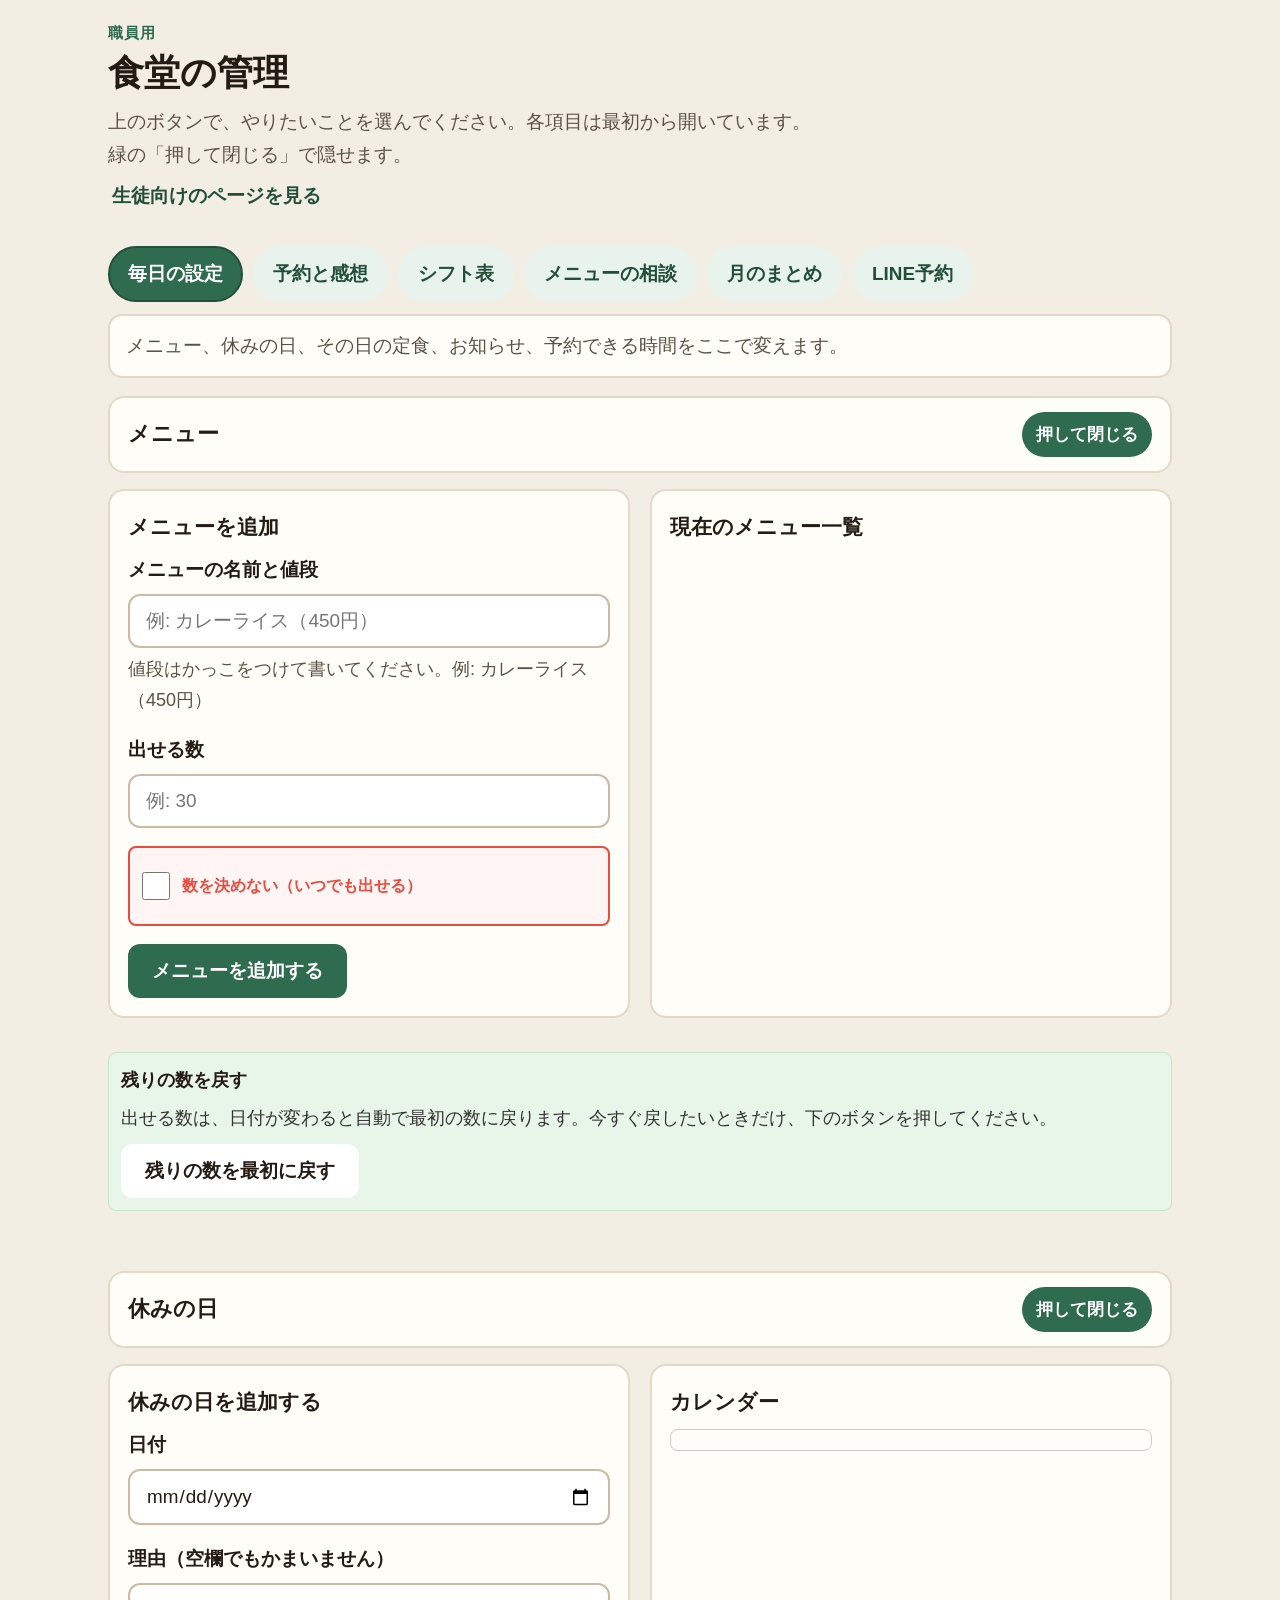
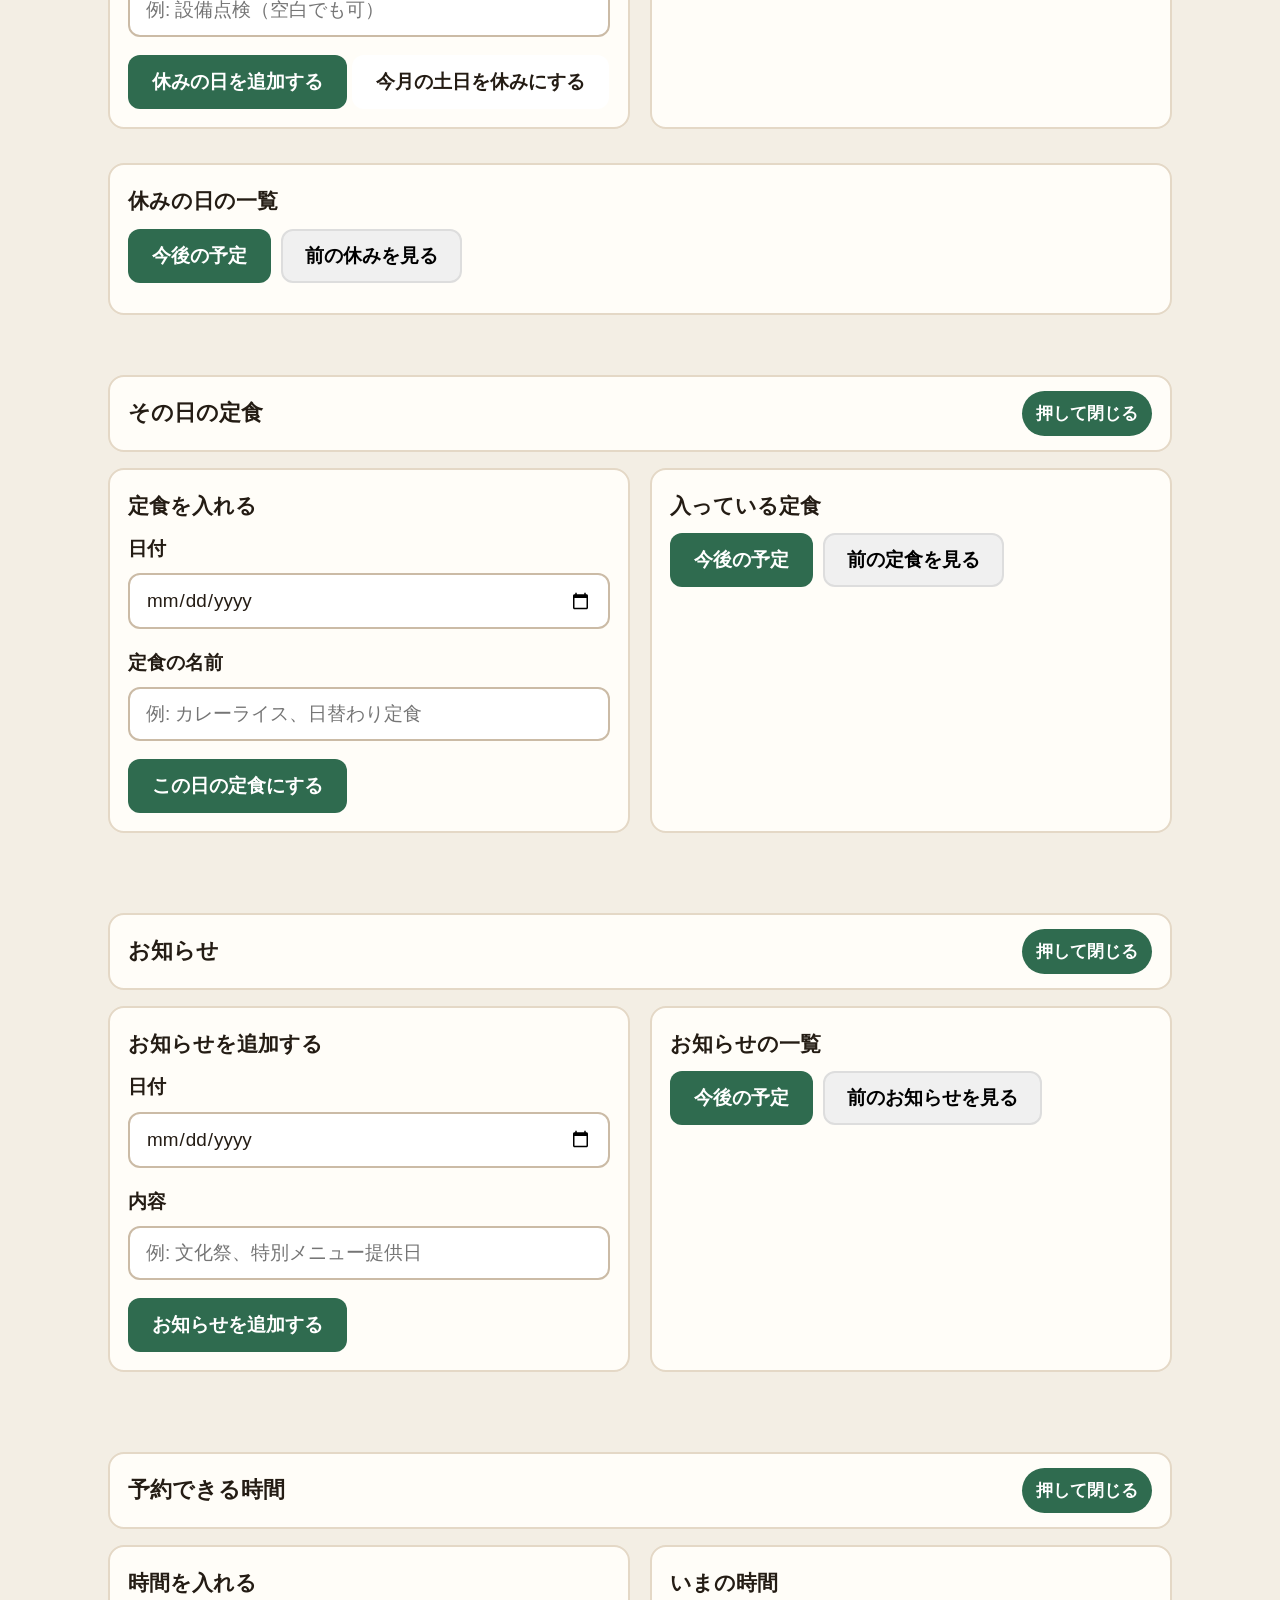
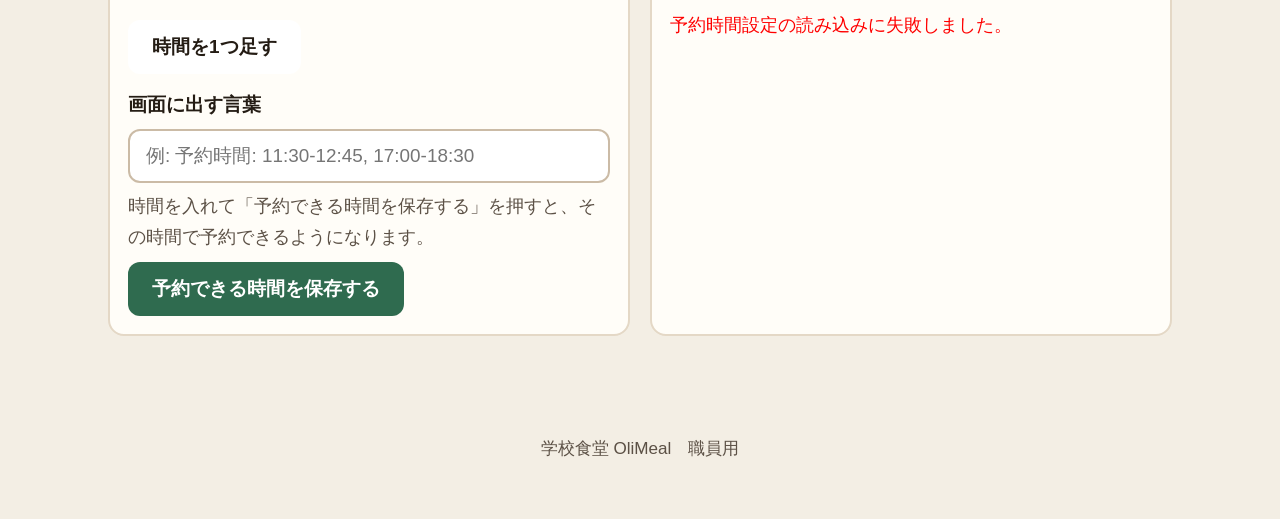
==== admin.html @ 753c8534 "LINEのアンケートを別ページのボタン式にし、フルネーム必須にする 空白や姓だけでは保存できないようにし、回答は日付が変わっても残す。リッチメニューは大きく色を付けて読めるようにする。  Co-aut" ====
<!DOCTYPE html>
<html lang="ja">

<head>
  <meta charset="UTF-8">
  <meta name="viewport" content="width=device-width, initial-scale=1.0">
  <title>食堂の管理 - OliMeal</title>
  <link rel="stylesheet" href="styles.css">
  <style>
    /* 背景画像設定（olive） */
    .page-bg {
      background: #f3eee4;
    }

    /* 可読性向上のための半透明背景 */
    .container {
      max-width: 1100px;
      background-color: transparent;
    }

    /* カレンダー用の簡単なデザイン */
    .calendar {
      display: grid;
      grid-template-columns: repeat(7, 1fr);
      gap: 5px;
      text-align: center;
      margin-top: 10px;
      border: 1px solid #ccc;
      padding: 10px;
      border-radius: 8px;
    }

    .calendar div {
      padding: 5px;
    }

    .holiday {
      background-color: #ffcccc;
      border-radius: 6px;
    }

    /* タブナビゲーション */
    .tab-navigation {
      display: flex;
      gap: 10px;
      margin-bottom: 12px;
      flex-wrap: wrap;
    }

    .tab-button {
      min-height: 56px;
      padding: 12px 18px;
      background: #e7f3ec;
      color: #234f3a;
      border: 2px solid transparent;
      border-radius: 999px;
      cursor: pointer;
      font-size: 1.05rem;
      font-weight: 800;
      font-family: inherit;
      line-height: 1.3;
      text-align: center;
    }

    .tab-button:hover {
      border-color: #2f6b4f;
    }

    .tab-button.active {
      background: #2f6b4f;
      color: white;
      border-color: #234f3a;
    }

    .tab-help {
      background: #fffdf8;
      border: 2px solid #e4d8c6;
      border-radius: 14px;
      padding: 14px 16px;
      margin-bottom: 18px;
      color: #5c5146;
      font-size: 1.05rem;
    }

    .tab-content {
      display: none;
    }

    .tab-content.active {
      display: block;
    }

    /* 開閉できる項目 */
    .accordion-header {
      display: flex;
      justify-content: space-between;
      align-items: center;
      gap: 12px;
      min-height: 64px;
      padding: 14px 18px;
      background: #fffdf8;
      border: 2px solid #e4d8c6;
      border-radius: 16px;
      cursor: pointer;
      margin-bottom: 8px;
    }

    .accordion-header:hover {
      border-color: #2f6b4f;
    }

    .accordion-header h3 {
      margin: 0;
      font-size: 1.2rem;
      border: none;
      padding: 0;
    }

    .accordion-icon {
      display: none;
    }

    .accordion-header::after {
      content: "押して開く";
      flex: 0 0 auto;
      font-size: 0.95rem;
      font-weight: 800;
      color: #234f3a;
      background: #e7f3ec;
      border-radius: 999px;
      padding: 8px 14px;
    }

    .accordion-header.active::after {
      content: "押して閉じる";
      background: #2f6b4f;
      color: #fff;
    }

    .accordion-content {
      max-height: 0;
      overflow: hidden;
    }

    .accordion-content.active {
      max-height: none;
      overflow: visible;
    }

    .accordion-body {
      padding: 8px 0 18px;
      background: transparent;
      border: none;
    }

    .container input,
    .container select,
    .container textarea {
      font-size: 1.05rem;
    }

    .btn-success {
      background: #fffdf8;
      color: #234f3a;
      border: 2px solid #2f6b4f;
    }

    @media (max-width: 768px) {
      .tab-button {
        flex: 1 1 100%;
        border-radius: 16px;
      }

      .accordion-header {
        align-items: flex-start;
        flex-direction: column;
      }
    }

    /* グリッドレイアウト */
    .grid-2 {
      display: grid;
      grid-template-columns: repeat(auto-fit, minmax(300px, 1fr));
      gap: 20px;
      margin-bottom: 20px;
    }

    @media (max-width: 768px) {
      .grid-2 {
        grid-template-columns: 1fr;
      }
    }
  </style>
</head>

<body class="page-bg">
  <div class="container">
    <header class="page-intro">
      <p class="eyebrow">職員用</p>
      <h1>食堂の管理</h1>
      <p class="lead">上のボタンで、やりたいことを選んでください。各項目は最初から開いています。緑の「押して閉じる」で隠せます。</p>
      <p><a class="back-link" href="index.html">生徒向けのページを見る</a></p>
    </header>

    <main>
      <div class="tab-navigation">
        <button class="tab-button active" onclick="switchTab('basic', this)">毎日の設定</button>
        <button class="tab-button" onclick="switchTab('data', this)">予約と感想</button>
        <button class="tab-button" onclick="switchTab('shifts', this)">シフト表</button>
        <button class="tab-button" onclick="switchTab('ai-advice', this)">メニューの相談</button>
        <button class="tab-button" onclick="switchTab('system', this)">月のまとめ</button>
        <button class="tab-button" onclick="switchTab('line', this)">LINE予約</button>
      </div>
      <p class="tab-help" id="tab-help">メニュー、休みの日、その日の定食、お知らせ、予約できる時間をここで変えます。</p>

      <!-- 基本設定タブ -->
      <div id="tab-basic" class="tab-content active">
        <!-- 🔹 メニュー管理 -->
        <section class="admin-section">
          <div class="accordion-header active" onclick="toggleAccordion(this)">
            <h3>メニュー</h3>
            <span class="accordion-icon">▼</span>
          </div>
          <div class="accordion-content active">
            <div class="accordion-body">
              <div class="grid-2">
                <div class="admin-card">
                  <h3>メニューを追加</h3>
                  <div class="form-group">
                    <label for="menu-name">メニューの名前と値段</label>
                    <input
                      type="text"
                      id="menu-name"
                      placeholder="例: カレーライス（450円）"
                      required
                      pattern=".*[（(][0-9]+円[）)].*"
                      title="形式は例: メニュー名（450円）または メニュー名(450円) です"
                    >
                    <div style="margin-top:6px; color:#5c5146;">
                      値段はかっこをつけて書いてください。例: カレーライス（450円）
                    </div>
                  </div>
                  <div class="form-group">
                    <label for="menu-stock">出せる数</label>
                    <input type="number" id="menu-stock" placeholder="例: 30">
                  </div>
                  <div class="form-group">
                    <label
                      style="display: flex; align-items: center; font-weight: bold; color: #e74c3c; font-size: 16px; padding: 12px; background-color: #fff5f5; border: 2px solid #e74c3c; border-radius: 8px; cursor: pointer; transition: all 0.3s ease;">
                      <input type="checkbox" id="unlimited-stock" onchange="toggleStockInput()"
                        style="width: 28px; height: 28px; margin-right: 12px; flex: 0 0 auto; cursor: pointer;">
                      数を決めない（いつでも出せる）
                    </label>
                  </div>
                  <button onclick="addMenu()" class="btn btn-primary">メニューを追加する</button>
                </div>

                <div class="admin-card">
                  <h3>現在のメニュー一覧</h3>
                  <div id="menu-list"></div>
                </div>
              </div>

              <div class="admin-card"
                style="margin-top:12px; padding:12px; background:#e8f5e9; border:1px solid #c8e6c9; border-radius:8px;">
                <h4 style="margin:0 0 8px 0;">残りの数を戻す</h4>
                <p style="margin:0 0 10px 0; color:#333;">
                  出せる数は、日付が変わると自動で最初の数に戻ります。今すぐ戻したいときだけ、下のボタンを押してください。</p>
                <button type="button" onclick="triggerMenuStockReset()"
                  class="btn btn-secondary">残りの数を最初に戻す</button>
                <span id="menu-reset-status" style="margin-left:10px; font-size:14px;"></span>
              </div>
            </div>
          </div>
        </section>

        <!-- 🔹 休業日設定 -->
        <section class="admin-section">
          <div class="accordion-header active" onclick="toggleAccordion(this)">
            <h3>休みの日</h3>
            <span class="accordion-icon">▼</span>
          </div>
          <div class="accordion-content active">
            <div class="accordion-body">
              <div class="grid-2">
                <div class="admin-card">
                  <h3>休みの日を追加する</h3>
                  <div class="form-group">
                    <label for="holiday-date">日付</label>
                    <input type="date" id="holiday-date" required>
                  </div>
                  <div class="form-group">
                    <label for="holiday-reason">理由（空欄でもかまいません）</label>
                    <input type="text" id="holiday-reason" placeholder="例: 設備点検（空白でも可）">
                  </div>
                  <button onclick="addHoliday()" class="btn btn-primary">休みの日を追加する</button>
                  <button onclick="addWeekendHolidays()" class="btn btn-secondary">今月の土日を休みにする</button>
                </div>

                <div class="admin-card">
                  <h3>カレンダー</h3>
                  <div id="calendar" class="calendar"></div>
                </div>
              </div>
              <div class="admin-card">
                <h3>休みの日の一覧</h3>
                <div style="display:flex;gap:10px;flex-wrap:wrap;align-items:center;margin-bottom:12px;">
                  <button type="button" id="btn-holidays-current" class="btn btn-primary"
                    onclick="setHolidaysViewMode('current')">今後の予定</button>
                  <button type="button" id="btn-holidays-past" class="btn"
                    style="background:#f0f0f0;border:2px solid #ddd;"
                    onclick="setHolidaysViewMode('past')">前の休みを見る</button>
                  <div id="holidays-past-search-wrap" style="display:none; flex:1; min-width:200px;">
                    <input type="text" id="holidays-past-search" placeholder="日付・理由で検索"
                      style="width:100%;padding:8px 12px;border:2px solid #ddd;border-radius:6px;">
                  </div>
                </div>
                <div id="holidays-list" class="holidays-list"></div>
              </div>
            </div>
          </div>
        </section>

        <!-- 🔹 定食設定 -->
        <section class="admin-section">
          <div class="accordion-header active" onclick="toggleAccordion(this)">
            <h3>その日の定食</h3>
            <span class="accordion-icon">▼</span>
          </div>
          <div class="accordion-content active">
            <div class="accordion-body">
              <div class="grid-2">
                <div class="admin-card">
                  <h3>定食を入れる</h3>
                  <div class="form-group">
                    <label for="daily-menu-date">日付</label>
                    <input type="date" id="daily-menu-date" required>
                  </div>
                  <div class="form-group">
                    <label for="daily-menu-food">定食の名前</label>
                    <input type="text" id="daily-menu-food" placeholder="例: カレーライス、日替わり定食" required>
                  </div>
                  <button id="btn-daily-menu-set" onclick="addDailyMenu()" class="btn btn-primary">この日の定食にする</button>
                  <div id="daily-menu-holiday-warning"
                    style="margin-top:10px; color:#dc3545; font-size:14px; display:none;"></div>
                </div>

                <div class="admin-card">
                  <h3>入っている定食</h3>
                  <div style="display:flex;gap:10px;flex-wrap:wrap;align-items:center;margin-bottom:12px;">
                    <button type="button" id="btn-dailymenu-current" class="btn btn-primary"
                      onclick="setDailyMenuViewMode('current')">今後の予定</button>
                    <button type="button" id="btn-dailymenu-past" class="btn"
                      style="background:#f0f0f0;border:2px solid #ddd;"
                      onclick="setDailyMenuViewMode('past')">前の定食を見る</button>
                    <div id="dailymenu-past-search-wrap" style="display:none; flex:1; min-width:200px;">
                      <input type="text" id="dailymenu-past-search" placeholder="日付・メニュー名で検索"
                        style="width:100%;padding:8px 12px;border:2px solid #ddd;border-radius:6px;">
                    </div>
                  </div>
                  <div id="daily-menu-list"></div>
                </div>
              </div>
            </div>
          </div>
        </section>

        <!-- 🔹 行事・お知らせ設定 -->
        <section class="admin-section">
          <div class="accordion-header active" onclick="toggleAccordion(this)">
            <h3>お知らせ</h3>
            <span class="accordion-icon">▼</span>
          </div>
          <div class="accordion-content active">
            <div class="accordion-body">
              <div class="grid-2">
                <div class="admin-card">
                  <h3>お知らせを追加する</h3>
                  <div class="form-group">
                    <label for="event-date">日付</label>
                    <input type="date" id="event-date" required>
                  </div>
                  <div class="form-group">
                    <label for="event-message">内容</label>
                    <input type="text" id="event-message" placeholder="例: 文化祭、特別メニュー提供日" required>
                  </div>
                  <button onclick="addEvent()" class="btn btn-primary">お知らせを追加する</button>
                </div>

                <div class="admin-card">
                  <h3>お知らせの一覧</h3>
                  <div style="display:flex;gap:10px;flex-wrap:wrap;align-items:center;margin-bottom:12px;">
                    <button type="button" id="btn-events-current" class="btn btn-primary"
                      onclick="setEventsViewMode('current')">今後の予定</button>
                    <button type="button" id="btn-events-past" class="btn"
                      style="background:#f0f0f0;border:2px solid #ddd;"
                      onclick="setEventsViewMode('past')">前のお知らせを見る</button>
                    <div id="events-past-search-wrap" style="display:none; flex:1; min-width:200px;">
                      <input type="text" id="events-past-search" placeholder="日付・内容で検索"
                        style="width:100%;padding:8px 12px;border:2px solid #ddd;border-radius:6px;">
                    </div>
                  </div>
                  <div id="events-list"></div>
                </div>
              </div>
            </div>
          </div>
        </section>

        <!-- 🔹 予約時間設定 -->
        <section class="admin-section">
          <div class="accordion-header active" onclick="toggleAccordion(this)">
            <h3>予約できる時間</h3>
            <span class="accordion-icon">▼</span>
          </div>
          <div class="accordion-content active">
            <div class="accordion-body">
              <div class="grid-2">
                <div class="admin-card">
                  <h3>時間を入れる</h3>
                  <div id="time-slots-container">
                    <!-- 時間帯が動的に追加される -->
                  </div>
                  <button onclick="addTimeSlot()" class="btn btn-secondary" style="margin-top: 10px;">時間を1つ足す</button>
                  <div class="form-group" style="margin-top: 15px;">
                    <label for="reservation-message">画面に出す言葉</label>
                    <input type="text" id="reservation-message" placeholder="例: 予約時間: 11:30-12:45, 17:00-18:30">
                  </div>
                  <p style="color: #5c5146; margin-top: -10px; margin-bottom: 10px;">
                    時間を入れて「予約できる時間を保存する」を押すと、その時間で予約できるようになります。
                  </p>
                  <button onclick="updateReservationTimes()" class="btn btn-primary">予約できる時間を保存する</button>
                </div>

                <div class="admin-card">
                  <h3>いまの時間</h3>
                  <div id="reservation-times-display"></div>
                </div>
              </div>
            </div>
          </div>
        </section>

      </div>

      <!-- シフト表タブ -->
      <div id="tab-shifts" class="tab-content">
        <section class="admin-section">
          <div class="accordion-header active" onclick="toggleAccordion(this)">
            <h3>シフト表</h3>
            <span class="accordion-icon">▼</span>
          </div>
          <div class="accordion-content active">
            <div class="accordion-body">
              <div class="admin-card">
                <h3>シフト表</h3>
                <div class="form-group">
                  <label for="shift-display-month">見たい月</label>
                  <input type="month" id="shift-display-month" onchange="loadShifts()">
                </div>
                <div class="form-group">
                  <label for="shift-employee-name">人の名前を足す</label>
                  <div style="display: flex; gap: 10px;">
                    <input type="text" id="shift-employee-name" placeholder="例: 田中太郎" style="flex: 1;">
                    <button onclick="addEmployeeName()" class="btn btn-secondary">名前を足す</button>
                  </div>
                </div>
                <p class="help-note">
                  表のマスを押すと、出勤・休み・半日・残業を選べます。
                </p>
                <div id="shifts-list"></div>
              </div>
            </div>
          </div>
        </section>
      </div>

      <!-- データ管理タブ -->
      <div id="tab-data" class="tab-content">
        <!-- 🔹 予約一覧 -->
        <section class="admin-section">
          <div class="accordion-header active" onclick="toggleAccordion(this)">
            <h3>予約</h3>
            <span class="accordion-icon">▼</span>
          </div>
          <div class="accordion-content active">
            <div class="accordion-body">
              <div class="admin-card">
                  <h3>予約の一覧</h3>
                <div style="margin-bottom:10px;">
                  <button onclick="loadReservations()" class="btn btn-primary">一覧を読み直す</button>
                </div>
                <div style="display:flex;gap:10px;flex-wrap:wrap;align-items:flex-end;margin-bottom:10px;">
                  <div class="form-group" style="margin:0;">
                    <label style="display:block;margin-bottom:4px;">表示</label>
                    <div style="display:flex;gap:8px;flex-wrap:wrap;">
                      <button type="button" id="btn-view-today" class="btn btn-primary"
                        onclick="setReservationViewMode('today')">きょうの予約</button>
                      <button type="button" id="btn-view-past" class="btn"
                        style="background:#f0f0f0;border:2px solid #ddd;"
                        onclick="setReservationViewMode('past')">前の予約を見る</button>
                    </div>
                  </div>
                  <div class="form-group" id="past-date-wrap"
                    style="margin:0;min-width:200px;flex:0 0 auto;display:none;">
                    <label for="admin-filter-date">見たい日</label>
                    <input type="date" id="admin-filter-date">
                  </div>
                  <div class="form-group" style="margin:0;min-width:260px;flex:1 1 260px;">
                    <label for="admin-filter-q">名前で探す</label>
                    <input type="text" id="admin-filter-q" placeholder="例: 田中 / 名前の一部で検索">
                  </div>
                </div>
                <div id="reservations-list"></div>
              </div>
            </div>
          </div>
        </section>

        <!-- 🔹 レビュー一覧 -->
        <section class="admin-section">
          <div class="accordion-header active" onclick="toggleAccordion(this)">
            <h3>感想</h3>
            <span class="accordion-icon">▼</span>
          </div>
          <div class="accordion-content active">
            <div class="accordion-body">
              <div class="admin-card">
                <h3>届いた感想</h3>
                <div style="margin-bottom:10px;">
                  <button onclick="loadReviews()" class="btn btn-primary">感想を読み直す</button>
                </div>
                <div id="reviews-list"></div>
              </div>
            </div>
          </div>
        </section>
      </div>

      <!-- データ分析タブ -->
      <div id="tab-system" class="tab-content">
        <!-- 🔹 月間レポート -->
        <section class="admin-section">
          <div class="accordion-header active" onclick="toggleAccordion(this)">
            <h3>月のまとめ</h3>
            <span class="accordion-icon">▼</span>
          </div>
          <div class="accordion-content active">
            <div class="accordion-body">
              <div class="admin-card">
                <h3>まとめを出す</h3>
                <div class="form-group">
                  <label for="report-ym" style="margin-right: 10px;">見たい月</label>
                  <input type="month" id="report-ym" min="2024-01" max="2026-12"
                    style="padding: 8px 12px; border: 1px solid #ddd; border-radius: 4px; max-width: 220px; width: 100%;">
                  <div id="report-ym-hint" style="color: #5c5146; margin-top: 6px;">
                    月を選んでから「まとめを見る」を押してください。
                  </div>
                </div>

                <div style="margin: 10px 0 8px; display: flex; gap: 10px; flex-wrap: wrap;">
                  <button type="button" onclick="shiftReportYm(-1)" class="btn btn-secondary"
                    style="padding: 8px 12px;">前月</button>
                  <button type="button" onclick="shiftReportYm(0)" class="btn btn-primary"
                    style="padding: 8px 12px;">今月</button>
                  <button type="button" onclick="shiftReportYm(1)" class="btn btn-secondary"
                    style="padding: 8px 12px;">翌月</button>
                </div>
                <div style="margin-bottom:10px;">
                  <button onclick="generateReport()" class="btn btn-primary">まとめを見る</button>
                  <button onclick="downloadReport()" class="btn btn-success">表として保存する</button>
                </div>
                <div id="report-display"></div>
              </div>
            </div>
          </div>
        </section>

        <!-- 🔹 AI分析 -->
        <section class="admin-section">
          <div class="accordion-header active" onclick="toggleAccordion(this)">
            <h3>よかった点と直したい点</h3>
            <span class="accordion-icon">▼</span>
          </div>
          <div class="accordion-content active">
            <div class="accordion-body">
              <div class="admin-card">
                <h3>その月を見てもらう</h3>
                <p style="color: #5c5146; margin-bottom: 15px;">
                  年と月を選んで「見てもらう」を押すと、売上・来た人数・感想から、よかった点と直したい点が出ます。
                </p>
                <div class="form-group">
                  <label for="ai-analysis-year">年</label>
                  <select id="ai-analysis-year">
                    <option value="2024">2024年</option>
                    <option value="2025" selected>2025年</option>
                    <option value="2026">2026年</option>
                  </select>
                </div>
                <div class="form-group">
                  <label for="ai-analysis-month">月</label>
                  <select id="ai-analysis-month">
                    <option value="1">1月</option>
                    <option value="2">2月</option>
                    <option value="3">3月</option>
                    <option value="4">4月</option>
                    <option value="5">5月</option>
                    <option value="6">6月</option>
                    <option value="7">7月</option>
                    <option value="8">8月</option>
                    <option value="9">9月</option>
                    <option value="10">10月</option>
                    <option value="11">11月</option>
                    <option value="12">12月</option>
                  </select>
                </div>
                <div style="margin-bottom:10px; display:flex; gap:8px; flex-wrap:wrap;">
                  <button type="button" onclick="setAIAnalysisToCurrentMonth()"
                    class="btn btn-secondary">今月にする</button>
                  <button onclick="performAIAnalysis()" class="btn btn-primary">見てもらう</button>
                </div>
                <div id="ai-analysis-display">
                  <p style="color:#5c5146;">年と月を選んで「見てもらう」を押してください。</p>
                </div>
              </div>
            </div>
          </div>
        </section>
      </div>

      <!-- AIアドバイスタブ -->
      <div id="tab-ai-advice" class="tab-content">
        <section class="admin-section">
          <div class="accordion-header active" onclick="toggleAccordion(this)">
            <h3>メニューの相談</h3>
            <span class="accordion-icon">▼</span>
          </div>
          <div class="accordion-content active">
            <div class="accordion-body">
              <div class="grid-2">
                <div class="admin-card">
                  <h3>売上記録を入れる</h3>
                  <p style="color: #5c5146; margin-bottom: 15px;">
                    エクセルかCSVの売上記録を選んで、「ファイルを入れる」を押してください。「メニュー合計」という行がある表なら、日ごとの人数とメニューごとの数を読み取れます。
                  </p>
                  <div class="form-group">
                    <label for="excel-file">ファイルを選ぶ</label>
                    <input type="file" id="excel-file" accept=".xlsx,.xls,.csv" style="margin-top: 5px;">
                  </div>
                  <button onclick="uploadExcelFile()" class="btn btn-primary">ファイルを入れる</button>
                  <div id="excel-upload-status" style="margin-top: 10px;"></div>
                </div>

                <div class="admin-card">
                  <h3>入っている記録</h3>
                  <div id="attendance-data-display"></div>
                </div>
              </div>

              <div class="admin-card" style="margin-top: 20px;">
                <h3>定食のアイデア</h3>
                <p style="color: #5c5146; margin-bottom: 15px;">
                  日付を選んでボタンを押すと、その日の定食の作り方や、別の案が出ます。気に入った案は「この定食にする」で保存できます。
                </p>
                <div class="form-group" style="margin-bottom: 15px;">
                  <label for="advice-date">日付</label>
                  <input type="date" id="advice-date"
                    style="padding: 8px 12px; border: 1px solid #ddd; border-radius: 4px;">
                </div>
                <button onclick="getMenuAdvice()" class="btn btn-primary">この日のアイデアを見る</button>
                <button type="button" id="btn-menu-advice-alternate" onclick="getAlternateMenuAdvice()" class="btn"
                  style="margin-left:8px; background:#fff; color:#241c14; border:2px solid #cbbba6; display:none;">別の案を見る</button>
                <div id="menu-advice-display"
                  style="margin-top: 20px; padding: 15px; background-color: #f8f9fa; border-radius: 8px; border: 1px solid #e9ecef; min-height: 100px;">
                  <p style="color: #5c5146;">日付を選んで「この日のアイデアを見る」を押してください。</p>
                </div>
                <div id="menu-advice-set-button" style="margin-top: 15px; display: none;">
                  <button onclick="setSuggestedMenuToDaily()" class="btn btn-primary">この定食にする</button>
                  <span id="menu-advice-set-status" style="margin-left: 10px;"></span>
                </div>
                <div id="menu-advice-chat" style="margin-top: 20px; display: none;">
                  <h4 style="margin-bottom: 10px;">このメニューについて聞く</h4>
                  <div id="menu-chat-messages"
                    style="max-height: 300px; overflow-y: auto; padding: 10px; background-color: white; border-radius: 8px; border: 1px solid #e9ecef; margin-bottom: 10px;">
                  </div>
                  <div style="display: flex; gap: 10px;">
                    <input type="text" id="menu-chat-input" placeholder="例: 材料は何ですか"
                      style="flex: 1; padding: 10px; border: 1px solid #ddd; border-radius: 4px;">
                    <button onclick="sendMenuChatMessage()" class="btn btn-primary">送信</button>
                  </div>
                </div>
              </div>

              <div class="admin-card" style="margin-top: 20px;">
                <h3>混みぐあいの予想</h3>
                <p style="color: #5c5146; margin-bottom: 15px;">
                  日付を選ぶと、その日に来そうな人数と、メニューごとの見込みが出ます。日付を空けると、きょうの予想になります。
                </p>
                <div class="form-group" style="margin-bottom: 15px;">
                  <label for="attendance-prediction-date">日付</label>
                  <input type="date" id="attendance-prediction-date"
                    style="padding: 8px 12px; border: 1px solid #ddd; border-radius: 4px;">
                </div>
                <button onclick="getAttendancePrediction()" class="btn btn-primary">混みぐあいを見る</button>
                <div id="attendance-prediction-display"
                  style="margin-top: 20px; padding: 15px; background-color: #f8f9fa; border-radius: 8px; border: 1px solid #e9ecef; min-height: 100px;">
                  <p style="color: #5c5146;">日付を選んで「混みぐあいを見る」を押してください。</p>
                </div>
              </div>
            </div>
          </div>
        </section>
      </div>

      <div id="tab-line" class="tab-content">
        <section class="admin-section">
          <div class="accordion-header active" onclick="toggleAccordion(this)">
            <h3>LINEで予約</h3>
            <span class="accordion-icon">▼</span>
          </div>
          <div class="accordion-content active">
            <div class="accordion-body">
              <div class="help-note">
                生徒がトークでボタンを押したときの返事は、LINEの通数に入りません。こちらから送るのは、平日にその日の定食が好きそうな人だけです。1人1通で、月200通を超えたらその月は送りません。全員への一斉送信はしません。判定はこのサーバーの中だけで行い、有料のAIは使いません。
              </div>
              <div class="help-note">
                アンケートは、LINEのトークから別のページを開いて、ボタンで答えます。名前は空白や姓だけでは送れず、フルネームが必要です。例: 瀬尾 太郎。答えた名前・好きな食べ方・予約は、日付が変わっても消えません。毎朝元に戻るのは、売っているメニューの残り数だけです。友だち削除すると、その人のアンケートは消えます。
              </div>
              <div class="admin-card">
                <h3>1. LINEとつなぐ</h3>
                <p>LINE公式アカウントの無料プランで、Messaging APIをオンにしてください。Webhook URLはこれです。</p>
                <p id="line-webhook-url" style="word-break:break-all;font-weight:800;"></p>
                <div class="form-group">
                  <label for="line-secret">チャネルシークレット</label>
                  <input type="password" id="line-secret" autocomplete="off" placeholder="貼り付けると保存されます">
                </div>
                <div class="form-group">
                  <label for="line-token">チャネルアクセストークン</label>
                  <input type="password" id="line-token" autocomplete="off" placeholder="貼り付けると保存されます">
                </div>
                <div class="form-group">
                  <label for="line-add-url">友だち追加のURL</label>
                  <input type="url" id="line-add-url" placeholder="https://lin.ee/...">
                </div>
                <div class="form-group">
                  <label for="line-liff">LIFF ID（なくても動きます）</label>
                  <input type="text" id="line-liff" placeholder="空欄で大丈夫です">
                </div>
                <p id="line-secret-state"></p>
              </div>
              <div class="admin-card">
                <h3>2. 早めに予約できる人</h3>
                <p>平日の朝、その日の定食が好きそうな人にだけメッセージを送ります。その人たちは、ふつうの予約時間より早く予約できます。予約できる時間は「毎日の設定」の時間を使います。</p>
                <div class="form-group">
                  <label><input type="checkbox" id="line-early-on" style="width:24px;height:24px;margin-right:8px;"> このお知らせを使う</label>
                </div>
                <div class="form-group">
                  <label for="line-early-count">1日に送る人数（最大7人）</label>
                  <input type="number" id="line-early-count" min="1" max="7" value="7">
                </div>
                <div class="form-group">
                  <label for="line-early-minutes">ふつうより何分早く予約できるか</label>
                  <select id="line-early-minutes">
                    <option value="15">15分</option>
                    <option value="30" selected>30分</option>
                    <option value="60">60分</option>
                  </select>
                </div>
                <div class="form-group">
                  <label for="line-send-hour">送り始める時刻</label>
                  <select id="line-send-hour">
                    <option value="6">6時</option>
                    <option value="7" selected>7時</option>
                    <option value="8">8時</option>
                    <option value="9">9時</option>
                  </select>
                </div>
                <p>自動で送るには、この時刻のあとに誰かが食堂のページを開く必要があります。別の有料サービスは使いません。すぐ送りたいときは下のボタンです。</p>
                <button type="button" class="btn btn-primary" onclick="saveLineSettings()">この内容を保存する</button>
                <button type="button" class="btn btn-secondary" onclick="sendLineEarly()">きょうの人に今すぐ送る</button>
                <p id="line-save-state"></p>
              </div>
              <div class="admin-card">
                <h3>3. 今月の通数と、きょうの相手</h3>
                <p id="line-count"></p>
                <div id="line-preview"></div>
                <h3 style="margin-top:18px;">登録している人</h3>
                <div id="line-users"><p>読み込んでいます…</p></div>
              </div>
            </div>
          </div>
        </section>
      </div>

    </main>

    <footer>
      <p>学校食堂 OliMeal　職員用</p>
    </footer>
  </div>

  <script>
    // === API ヘルパー ===
    // 現在のページと同じフォルダの api/ を参照（サブフォルダで開いても正しく動作）
    function getApiBase() {
      if (window.location.protocol === 'file:') return 'api/';
      const path = window.location.pathname;
      const lastSlash = path.lastIndexOf('/');
      const basePath = lastSlash >= 0 ? path.substring(0, lastSlash + 1) : '/';
      return basePath + 'api/';
    }
    const API_BASE = 'api/';
    function getApiBaseCandidates() {
      if (typeof window === 'undefined' || !window.location) return ['api/'];
      if (window.location.protocol === 'file:') return ['api/'];
      const sameDir = new URL('api/', window.location.href).toString();
      const parentDir = new URL('../api/', window.location.href).toString();
      const rootDir = window.location.origin + '/api/';
      const candidates = [sameDir, parentDir, rootDir].filter(u => {
        try { return new URL(u).origin === window.location.origin; } catch (_) { return false; }
      });
      return [...new Set(candidates)];
    }

    async function apiGet(path) {
      const candidates = getApiBaseCandidates();
      let lastErr = null;
      for (const base of candidates) {
        try {
          const res = await fetch(base + path, { cache: 'no-store' });
          if (!res.ok) { lastErr = new Error(`GET failed: ${base}${path} (HTTP ${res.status})`); continue; }
          const text = await res.text();
          try {
            return JSON.parse(text);
          } catch (e) {
            lastErr = new Error(`API応答がJSONではありません: ${base}${path}`);
            continue;
          }
        } catch (e) {
          lastErr = e;
        }
      }
      throw lastErr || new Error('GET failed');
    }

    async function apiPost(path, data) {
      const candidates = getApiBaseCandidates();
      let lastErr = null;
      for (const base of candidates) {
        try {
          const res = await fetch(base + path, {
            method: 'POST',
            headers: { 'Content-Type': 'application/json' },
            body: JSON.stringify(data)
          });
          if (!res.ok) { lastErr = new Error(`POST failed: ${base}${path} (HTTP ${res.status})`); continue; }
          return await res.json();
        } catch (e) {
          lastErr = e;
        }
      }
      throw lastErr || new Error('POST failed');
    }
    // === メニュー管理 ===
    function extractPriceFromMenuName(name) {
      if (!name || typeof name !== 'string') return null;
      const m = name.match(/[（(]\s*(\d+)\s*円\s*[）)]/);
      return m ? parseInt(m[1], 10) : null;
    }

    function getMenuNameWithoutPrice(name) {
      if (!name || typeof name !== 'string') return '';
      return name
        .replace(/（\s*\d+\s*円\s*）/g, '')
        .replace(/\(\s*\d+\s*円\s*\)/g, '')
        .trim();
    }

    function toggleStockInput() {
      const stockInput = document.getElementById("menu-stock");
      const unlimitedCheckbox = document.getElementById("unlimited-stock");

      if (unlimitedCheckbox.checked) {
        stockInput.disabled = true;
        stockInput.value = "";
        stockInput.placeholder = "無制限";
      } else {
        stockInput.disabled = false;
        stockInput.placeholder = "例: 30";
      }
    }

    async function triggerMenuStockReset() {
      if (!window.confirm('本当に残数を初期値にリセットしますか？')) return;
      const statusEl = document.getElementById('menu-reset-status');
      if (statusEl) statusEl.textContent = 'リセット中...';
      try {
        await apiGet('menu.php?reset=1');
        await loadMenus();
        if (statusEl) {
          statusEl.textContent = '✅ リセットしました';
          statusEl.style.color = '#2e7d32';
          setTimeout(() => { statusEl.textContent = ''; }, 4000);
        }
      } catch (e) {
        if (statusEl) {
          statusEl.textContent = '❌ 失敗: ' + (e.message || '');
          statusEl.style.color = '#c62828';
        }
      }
    }

    async function loadMenus() {
      const list = document.getElementById("menu-list");
      list.innerHTML = "";
      let menus = await apiGet('menu.php');

      // 既存データの初期在庫フィールドを補完（初回のみ）
      let needsSave = false;
      menus.forEach(m => {
        if (typeof m.initialStock !== 'number' || m.initialStock <= 0) {
          m.initialStock = m.stock;
          needsSave = true;
        }
      });
      if (needsSave) {
        await apiPost('menu.php', menus);
      }

      if (!menus || menus.length === 0) {
        list.innerHTML = "<p>メニューが登録されていません。</p>";
        return;
      }

      menus.forEach((m, i) => {
        const div = document.createElement("div");
        div.className = "menu-item";
        const stockDisplay = m.stock === -1 ? "無制限" : `${m.stock}食`;
        div.innerHTML = `
          <p>🍱 ${m.name}　残り: ${stockDisplay}</p>
          <div style="display: flex; gap: 5px;">
            <button onclick="editMenuStock(${i})" class="btn btn-secondary">残数変更</button>
            <button onclick="deleteMenu(${i})" class="btn btn-danger">削除</button>
          </div>
        `;
        list.appendChild(div);
      });
    }

    async function addMenu() {
      const name = document.getElementById("menu-name").value.trim();
      const unlimitedCheckbox = document.getElementById("unlimited-stock");
      const stockInput = document.getElementById("menu-stock");

      if (!name) return alert("メニュー名を入力してください。");

      const price = extractPriceFromMenuName(name);
      const cleanName = getMenuNameWithoutPrice(name);
      if (price == null || !cleanName) {
        return alert("メニュー名は「メニュー名（値段円）」形式で入力してください。例: カレーライス（450円）");
      }

      let stock, initialStock;
      if (unlimitedCheckbox.checked) {
        stock = -1; // 無制限を-1で表現
        initialStock = -1;
      } else {
        stock = parseInt(stockInput.value);
        if (!stock || stock <= 0) return alert("提供数を正しく入力してください。");
        initialStock = stock;
      }

      const menus = await apiGet('menu.php');
      menus.push({ name, stock, initialStock });
      await apiPost('menu.php', menus);

      document.getElementById("menu-name").value = "";
      document.getElementById("menu-stock").value = "";
      document.getElementById("unlimited-stock").checked = false;
      stockInput.disabled = false;
      stockInput.placeholder = "例: 30";
      loadMenus();
    }

    async function editMenuStock(index) {
      const menus = await apiGet('menu.php');
      const menu = menus[index];

      const newStock = prompt(`${menu.name}の残数を変更してください（現在: ${menu.stock === -1 ? '無制限' : menu.stock}）`, menu.stock === -1 ? '' : menu.stock);

      if (newStock === null) return; // キャンセル

      if (newStock === '' || newStock === '無制限') {
        menu.stock = -1;
      } else {
        const stock = parseInt(newStock);
        if (isNaN(stock) || stock < 0) {
          alert('有効な数値を入力してください。');
          return;
        }
        menu.stock = stock;
      }

      await apiPost('menu.php', menus);
      loadMenus();
    }

    async function deleteMenu(index) {
      const menus = await apiGet('menu.php');
      menus.splice(index, 1);
      await apiPost('menu.php', menus);
      loadMenus();
    }

    // === 休業日管理 ===
    async function addHoliday() {
      const date = document.getElementById("holiday-date").value;
      const reason = document.getElementById("holiday-reason").value.trim();
      if (!date) return alert("日付を入力してください。");

      const holidays = await apiGet('holidays.php');

      // 既に同じ日付の休業日があるかチェック
      const existingIndex = holidays.findIndex(h => h.date === date);
      if (existingIndex >= 0) {
        if (!confirm('この日付は既に休業日として登録されています。上書きしますか？')) {
          return;
        }
        holidays[existingIndex].reason = reason || '休業日';
      } else {
        holidays.push({ date, reason: reason || '休業日' });
      }

      await apiPost('holidays.php', holidays);

      document.getElementById("holiday-date").value = "";
      document.getElementById("holiday-reason").value = "";
      loadHolidays();
      renderCalendar();
    }

    // 今月の土日を自動追加
    async function addWeekendHolidays() {
      if (!confirm('今月の土曜日と日曜日を休業日として追加しますか？\n既に登録されている日付は上書きされます。')) {
        return;
      }

      const holidays = await apiGet('holidays.php');
      const today = new Date();
      const year = today.getFullYear();
      const month = today.getMonth();

      // 今月の最初の日と最後の日を取得
      const firstDay = new Date(year, month, 1);
      const lastDay = new Date(year, month + 1, 0);

      // 今月のすべての日付をチェック
      for (let day = 1; day <= lastDay.getDate(); day++) {
        const date = new Date(year, month, day);
        const dayOfWeek = date.getDay(); // 0=日曜日, 6=土曜日
        const dateStr = `${year}-${String(month + 1).padStart(2, '0')}-${String(day).padStart(2, '0')}`;

        // 土曜日（6）または日曜日（0）の場合
        if (dayOfWeek === 0 || dayOfWeek === 6) {
          const reason = dayOfWeek === 0 ? '日曜日' : '土曜日';

          // 既に登録されているかチェック
          const existingIndex = holidays.findIndex(h => h.date === dateStr);
          if (existingIndex >= 0) {
            holidays[existingIndex].reason = reason;
          } else {
            holidays.push({ date: dateStr, reason: reason });
          }
        }
      }

      await apiPost('holidays.php', holidays);
      alert('今月の土日を休業日として追加しました。');
      loadHolidays();
      renderCalendar();
    }

    async function loadHolidays() {
      const holidays = await apiGet('holidays.php');
      const list = document.getElementById("holidays-list");
      const viewMode = window.holidaysViewMode || 'current';
      const firstDay = getFirstDayOfMonthIso();
      const searchQ = (document.getElementById('holidays-past-search') || {}).value ? String(document.getElementById('holidays-past-search').value).trim().toLowerCase() : '';

      if (!holidays || holidays.length === 0) {
        list.innerHTML = "<p>休業日は登録されていません。</p>";
        return;
      }

      let filtered = viewMode === 'past'
        ? holidays.filter(h => (h.date || '') < firstDay)
        : holidays.filter(h => (h.date || '') >= firstDay);

      if (viewMode === 'past' && searchQ) {
        filtered = filtered.filter(h => {
          const date = String(h.date || '').toLowerCase();
          const reason = String(h.reason || '').toLowerCase();
          return date.includes(searchQ) || reason.includes(searchQ);
        });
      }

      const sorted = viewMode === 'past'
        ? [...filtered].sort((a, b) => (b.date || '').localeCompare(a.date || ''))
        : [...filtered].sort((a, b) => (a.date || '').localeCompare(b.date || ''));

      const total = holidays.length;
      const label = viewMode === 'current' ? `今後の予定の休業日（${sorted.length}件）` : `過去の休業日（${sorted.length}件 / 全${total}件）${searchQ ? '・検索: 「' + escapeHtml(searchQ) + '」' : ''}`;

      if (sorted.length === 0) {
        list.innerHTML = viewMode === 'current'
          ? "<p>今月以降に登録された休業日はありません。</p>"
          : "<p>過去の休業日はありません。" + (searchQ ? ' 検索条件を変えてください。' : '') + "</p>";
        return;
      }

      list.innerHTML = `<p style="margin-bottom:10px; color:#666; font-size:14px;">${label}</p>` + sorted.map((h) => {
        const reason = escapeHtml(h.reason || '休業日');
        const date = escapeHtml(h.date || '');
        return `
          <div class="menu-item" style="display:flex; justify-content:space-between; align-items:center; flex-wrap:wrap; gap:8px;">
            <p style="margin:0;">📅 ${date}　📝 ${reason}</p>
            <button onclick="deleteHolidayByDate('${date}')" class="btn btn-danger">削除</button>
          </div>
        `;
      }).join('');
    }

    async function deleteHoliday(index) {
      if (!confirm('この休業日を削除しますか？')) return;
      const holidays = await apiGet('holidays.php');
      holidays.splice(index, 1);
      await apiPost('holidays.php', holidays);
      await renderCalendar();
      loadHolidays();
    }

    async function deleteHolidayByDate(date) {
      if (!confirm('この休業日を削除しますか？')) return;
      const holidays = await apiGet('holidays.php');
      const idx = holidays.findIndex(h => (h.date || '') === date);
      if (idx < 0) { loadHolidays(); return; }
      holidays.splice(idx, 1);
      await apiPost('holidays.php', holidays);
      await renderCalendar();
      loadHolidays();
    }

    // === カレンダー表示 ===
    async function renderCalendar() {
      const calendar = document.getElementById("calendar");
      const holidays = await apiGet('holidays.php');
      const dailyMenus = await apiGet('daily-menu.php');
      const events = await apiGet('events.php');
      const today = new Date();
      const year = today.getFullYear();
      const month = today.getMonth(); // 0始まり

      const firstDay = new Date(year, month, 1);
      const lastDay = new Date(year, month + 1, 0);
      const startWeekday = firstDay.getDay();

      calendar.innerHTML = "";

      // 曜日
      ["日", "月", "火", "水", "木", "金", "土"].forEach(d => {
        const div = document.createElement("div");
        div.innerHTML = `<strong>${d}</strong>`;
        calendar.appendChild(div);
      });

      // 空欄
      for (let i = 0; i < startWeekday; i++) {
        const blank = document.createElement("div");
        calendar.appendChild(blank);
      }

      // 日付
      for (let day = 1; day <= lastDay.getDate(); day++) {
        const dateStr = `${year}-${String(month + 1).padStart(2, "0")}-${String(day).padStart(2, "0")}`;
        const div = document.createElement("div");
        const holiday = holidays.find(h => h.date === dateStr);
        const dailyMenu = dailyMenus.find(m => m.date === dateStr);
        const event = events.find(e => e.date === dateStr);
        const isHoliday = !!holiday;

        let content = `${day}`;
        let classes = [];

        if (isHoliday) {
          classes.push("holiday");
          if (holiday && holiday.reason) {
            content += `<br><small>${holiday.reason}</small>`;
          }
        } else if (dailyMenu) {
          content += `<br><small>${dailyMenu.food}</small>`;
        }

        // 行事・お知らせがある場合は追加表示
        if (event) {
          if (isHoliday || dailyMenu) {
            content += `<br><small style="color: #007bff;">📢 ${event.message}</small>`;
          } else {
            content = `${day}<br><small style="color: #007bff;">📢 ${event.message}</small>`;
          }
        }

        div.innerHTML = content;
        if (classes.length > 0) {
          div.className = classes.join(' ');
        }
        calendar.appendChild(div);
      }
    }

    // === 定食設定 ===
    async function addDailyMenu() {
      const date = document.getElementById("daily-menu-date").value;
      const food = document.getElementById("daily-menu-food").value;
      if (!date || !food) return alert("日付と定食メニューを選択してください。");

      // 休業日は定食設定できない（保存をブロック）
      try {
        const holidays = await apiGet('holidays.php');
        const holiday = (holidays || []).find(h => (h.date || '') === date);
        if (holiday) {
          const reason = holiday.reason ? `（理由: ${holiday.reason}）` : '';
          alert(`🚫 ${date} は休業日なので、定食設定はできません。${reason}`);
          return;
        }
      } catch (e) {
        // 休業日データが取れない場合でも誤って設定しないよう、ここでは続行しない
        console.warn('休業日チェックに失敗:', e);
        alert('休業日データの取得に失敗したため、定食設定を中止します。時間をおいて再度お試しください。');
        return;
      }

      const dailyMenus = await apiGet('daily-menu.php');

      // 同じ日付の設定がある場合は更新、なければ追加
      const existingIndex = dailyMenus.findIndex(m => m.date === date);
      if (existingIndex >= 0) {
        dailyMenus[existingIndex].food = food;
      } else {
        dailyMenus.push({ date, food });
      }

      await apiPost('daily-menu.php', dailyMenus);
      try { await apiPost('allergies.php', { action: 'sync_from_daily_menu' }); } catch (e) { console.warn('アレルギー同期スキップ:', e); }

      document.getElementById("daily-menu-date").value = "";
      document.getElementById("daily-menu-food").value = "";
      loadDailyMenus();
      renderCalendar();
    }

    async function loadDailyMenus() {
      const dailyMenus = await apiGet('daily-menu.php');
      const list = document.getElementById("daily-menu-list");
      const viewMode = window.dailyMenuViewMode || 'current';
      const firstDay = getFirstDayOfMonthIso();
      const searchQ = (document.getElementById('dailymenu-past-search') || {}).value ? String(document.getElementById('dailymenu-past-search').value).trim().toLowerCase() : '';

      if (!dailyMenus || dailyMenus.length === 0) {
        list.innerHTML = "<p>定食設定はありません。</p>";
        return;
      }

      let filtered = viewMode === 'past'
        ? dailyMenus.filter(m => (m.date || '') < firstDay)
        : dailyMenus.filter(m => (m.date || '') >= firstDay);

      if (viewMode === 'past' && searchQ) {
        filtered = filtered.filter(m => {
          const date = String(m.date || '').toLowerCase();
          const food = String(m.food || '').toLowerCase();
          return date.includes(searchQ) || food.includes(searchQ);
        });
      }

      const sorted = viewMode === 'past'
        ? [...filtered].sort((a, b) => (b.date || '').localeCompare(a.date || ''))
        : [...filtered].sort((a, b) => (a.date || '').localeCompare(b.date || ''));

      const total = dailyMenus.length;
      const label = viewMode === 'current' ? `今後の予定の定食設定（${sorted.length}件）` : `過去の定食設定（${sorted.length}件 / 全${total}件）${searchQ ? '・検索: 「' + escapeHtml(searchQ) + '」' : ''}`;

      if (sorted.length === 0) {
        list.innerHTML = viewMode === 'current'
          ? "<p>今月以降の定食設定はありません。</p>"
          : "<p>過去の定食設定はありません。" + (searchQ ? ' 検索条件を変えてください。' : '') + "</p>";
        return;
      }

      list.innerHTML = `<p style="margin-bottom:10px; color:#666; font-size:14px;">${label}</p>` + sorted.map(m => {
        const date = escapeHtml(m.date || '');
        const food = escapeHtml(m.food || '');
        return `
          <div class="menu-item" style="display:flex; justify-content:space-between; align-items:center; flex-wrap:wrap; gap:8px;">
            <p style="margin:0;">📅 ${date}　🍽️ ${food}</p>
            <button onclick="deleteDailyMenu('${date}')" class="btn btn-danger">削除</button>
          </div>
        `;
      }).join('');
    }

    async function deleteDailyMenu(date) {
      if (!confirm('この定食設定を削除しますか？')) return;

      const dailyMenus = await apiGet('daily-menu.php');
      const filtered = dailyMenus.filter(m => m.date !== date);
      await apiPost('daily-menu.php', filtered);
      try { await apiPost('allergies.php', { action: 'sync_from_daily_menu' }); } catch (e) { console.warn('アレルギー同期スキップ:', e); }
      loadDailyMenus();
      renderCalendar();
    }

    // === 行事・お知らせ管理 ===
    async function addEvent() {
      const date = document.getElementById("event-date").value;
      const message = document.getElementById("event-message").value.trim();
      if (!date || !message) return alert("日付と内容を入力してください。");

      const events = await apiGet('events.php');

      // 同じ日付の設定がある場合は更新、なければ追加
      const existingIndex = events.findIndex(e => e.date === date);
      if (existingIndex >= 0) {
        events[existingIndex].message = message;
      } else {
        events.push({ date, message });
      }

      await apiPost('events.php', events);

      document.getElementById("event-date").value = "";
      document.getElementById("event-message").value = "";
      loadEvents();
      renderCalendar();
    }

    async function loadEvents() {
      const events = await apiGet('events.php');
      const list = document.getElementById("events-list");
      const viewMode = window.eventsViewMode || 'current';
      const firstDay = getFirstDayOfMonthIso();
      const searchQ = (document.getElementById('events-past-search') || {}).value ? String(document.getElementById('events-past-search').value).trim().toLowerCase() : '';

      if (!events || events.length === 0) {
        list.innerHTML = "<p>行事・お知らせは登録されていません。</p>";
        return;
      }

      let filtered = viewMode === 'past'
        ? events.filter(e => (e.date || '') < firstDay)
        : events.filter(e => (e.date || '') >= firstDay);

      if (viewMode === 'past' && searchQ) {
        filtered = filtered.filter(e => {
          const date = String(e.date || '').toLowerCase();
          const msg = String(e.message || '').toLowerCase();
          return date.includes(searchQ) || msg.includes(searchQ);
        });
      }

      const sorted = viewMode === 'past'
        ? [...filtered].sort((a, b) => (b.date || '').localeCompare(a.date || ''))
        : [...filtered].sort((a, b) => (a.date || '').localeCompare(b.date || ''));

      const total = events.length;
      const label = viewMode === 'current' ? `今後の予定の行事・お知らせ（${sorted.length}件）` : `過去の行事・お知らせ（${sorted.length}件 / 全${total}件）${searchQ ? '・検索: 「' + escapeHtml(searchQ) + '」' : ''}`;

      if (sorted.length === 0) {
        list.innerHTML = viewMode === 'current'
          ? "<p>今月以降の行事・お知らせはありません。</p>"
          : "<p>過去の行事・お知らせはありません。" + (searchQ ? ' 検索条件を変えてください。' : '') + "</p>";
        return;
      }

      list.innerHTML = `<p style="margin-bottom:10px; color:#666; font-size:14px;">${label}</p>` + sorted.map(e => {
        const date = escapeHtml(e.date || '');
        const message = escapeHtml(e.message || '');
        return `
          <div class="menu-item" style="display:flex; justify-content:space-between; align-items:center; flex-wrap:wrap; gap:8px;">
            <p style="margin:0;">📅 ${date}　📢 ${message}</p>
            <button onclick="deleteEvent('${date}')" class="btn btn-danger">削除</button>
          </div>
        `;
      }).join('');
    }

    async function deleteEvent(date) {
      if (!confirm('この行事・お知らせを削除しますか？')) return;

      const events = await apiGet('events.php');
      const filtered = events.filter(e => e.date !== date);
      await apiPost('events.php', filtered);
      loadEvents();
      renderCalendar();
    }

    // === 予約一覧 ===
    async function loadReservations() {
      const list = document.getElementById("reservations-list");
      let reservations = [];
      const isFileProtocol = window.location.protocol === 'file:';
      const apiBase = getApiBase();
      console.log('[管理画面デバッグ] APIベースパス:', apiBase);
      console.log('[管理画面デバッグ] プロトコル:', window.location.protocol);
      console.log('[管理画面デバッグ] URL:', window.location.href);

      try {
        const reservationsUrl = apiBase + 'sales-data.php?reservations=true';
        console.log('[管理画面デバッグ] 予約取得URL:', reservationsUrl);
        const raw = await fetch(reservationsUrl, { cache: 'no-store' }).then(r => r.json());
        console.log('[管理画面デバッグ] 取得データ:', raw);
        console.log('[管理画面デバッグ] データタイプ:', Array.isArray(raw) ? '配列' : typeof raw);
        console.log('[管理画面デバッグ] 📁 読み込み元: sales-data.json');

        if (Array.isArray(raw)) {
          reservations = raw;
        } else if (raw && Array.isArray(raw.reservations)) {
          reservations = raw.reservations;
        } else {
          reservations = [];
        }
        console.log('[管理画面デバッグ] 📊 予約数:', reservations.length);
        if (reservations.length > 0) {
          console.log('[管理画面デバッグ] 📋 予約一覧（最初の3件）:', reservations.slice(0, 3));
        }
      } catch (e) {
        console.error('[管理画面デバッグ] ❌ 予約一覧の取得に失敗:', e);
        console.error('[管理画面デバッグ] エラー詳細:', {
          message: e.message,
          stack: e.stack,
          name: e.name
        });
        let errMsg = '予約データの取得に失敗しました。';
        if (isFileProtocol) {
          errMsg += '<br><strong>※ ファイルを直接開いています。</strong> 予約を表示するには、PHPが動作するWebサーバー経由で開いてください。<br>例: <code>http://localhost/admin.html</code> または レンタルサーバーのURL（例: https://〇〇.infinityfreeapp.com/admin.html）';
        } else {
          errMsg += '<br>エラー: ' + escapeHtml(e.message || '不明なエラー');
          errMsg += '<br><br>💡 <strong>InfinityFree環境の場合の確認事項:</strong><br>';
          errMsg += '1. <code>data/</code> フォルダが存在し、書き込み権限があるか確認<br>';
          errMsg += '2. <code>api/sales-data.php</code> が正しくアップロードされているか確認<br>';
          errMsg += '3. ブラウザのコンソール（F12キー）で詳細なエラーを確認<br>';
          errMsg += '4. しばらくしてから「予約一覧を更新」を押すか、ページを再読み込みしてください。';
        }
        list.innerHTML = "<div style='color:#dc3545; padding:15px; background:#fff3cd; border:2px solid #ffc107; border-radius:8px;'>" + errMsg + "</div>";
        return;
      }
      if (reservations.length === 0) {
        let emptyMsg = '予約はありません（0件）。';
        emptyMsg += '<br>予約サイト（<a href="book.html">book.html</a>）で予約した後、「予約一覧を更新」を押してください。';
        if (isFileProtocol) {
          emptyMsg += '<br><span style="color:#856404;"><strong>※ ファイルで直接開いていると予約は保存・表示されません。</strong> Webサーバー経由で開いてください。</span>';
        } else {
          emptyMsg += '<br><br>💡 <strong>InfinityFree環境の場合:</strong><br>';
          emptyMsg += '- 予約が保存されているか確認: <code>data/sales-data.json</code> ファイルを確認<br>';
          emptyMsg += '- APIが正しく動作しているか確認: ブラウザで <code>' + apiBase + 'sales-data.php?reservations=true</code> に直接アクセスしてJSONが返るか確認';
        }
        list.innerHTML = "<div style='color:#666; padding:15px; background:#f8f9fa; border:1px solid #ddd; border-radius:8px;'>" + emptyMsg + "</div>";
        return;
      }

      // === フィルター ===
      const dateEl = document.getElementById('admin-filter-date');
      const qEl = document.getElementById('admin-filter-q');
      const viewMode = window.reservationViewMode || 'today';
      const selectedDate = (viewMode === 'past' && dateEl && dateEl.value) ? dateEl.value : getTodayIso();
      const q = qEl ? String(qEl.value || '').trim().toLowerCase() : '';

      const isVerifiedFn = (r) => r && (r.verified === true || r.verified === 'true' || r.verified === 1);
      const isReceivedFn = (r) => r && (r.received === true || r.received === 'true' || r.received === 1);

      console.log('[管理画面デバッグ] 🔍 フィルター設定:', {
        viewMode: viewMode,
        selectedDate: selectedDate,
        searchQuery: q,
        totalReservations: reservations.length
      });

      let filtered = reservations.filter(r => String(r.date || '') === selectedDate);
      console.log('[管理画面デバッグ] 📅 日付フィルター適用後:', filtered.length, '件（表示日:', selectedDate, '）');
      if (q) {
        const beforeSearch = filtered.length;
        filtered = filtered.filter(r => {
          const name = String(r.name || '').toLowerCase();
          const cls = String(r.studentClass || '').toLowerCase();
          const food = String(r.food || '').toLowerCase();
          const num = (r.reservationNumber != null ? String(r.reservationNumber) : '');
          return name.includes(q) || cls.includes(q) || food.includes(q) || num.includes(q);
        });
        console.log('[管理画面デバッグ] 🔎 検索フィルター適用後:', filtered.length, '件（検索前:', beforeSearch, '件, 検索語:', q, '）');
      }

      if (filtered.length === 0) {
        let filterMsg = '';
        if (reservations.length > 0) {
          filterMsg = `<p style='color:#856404; font-weight:bold; margin-bottom:10px;'>⚠️ この日の予約はありません。${viewMode === 'past' ? '別の日付を選択するか、「今日の予約」に戻ってください。' : '名前検索を外すか、別の条件で試してください。'}</p>`;
          filterMsg += `<p style='color:#666; font-size:14px;'>表示日: ${selectedDate}${q ? ' / 名前検索: ' + escapeHtml(q) : ''}</p>`;
        } else {
          filterMsg = "<p style='color:#666;'>予約はありません（0件）。</p>";
        }
        list.innerHTML = "<div style='color:#666; padding:15px; background:#fff3cd; border:2px solid #ffc107; border-radius:8px;'>" + filterMsg + "</div>";
        return;
      }

      // 日付・時間でソート（新しい順）
      filtered = [...filtered].sort((a, b) => {
        const dateA = (a.date || '') + ' ' + (a.time || '');
        const dateB = (b.date || '') + ' ' + (b.time || '');
        return dateB.localeCompare(dateA);
      });

      // 一覧表（誰が・何を・いつ予約したかが一目でわかる）
      const verifiedCount = filtered.filter(isVerifiedFn).length;
      const unverifiedCount = filtered.length - verifiedCount;
      const receivedCount = filtered.filter(isReceivedFn).length;
      const tableRows = filtered.map(r => {
        const name = escapeHtml(String(r.name || '').trim() || '—');
        const cls = escapeHtml(String(r.studentClass || '').trim() || '—');
        const food = escapeHtml(String(r.food || '').trim() || '—');
        const date = escapeHtml(String(r.date || '—'));
        const time = escapeHtml(String(r.time || '—'));
        const num = r.reservationNumber != null ? r.reservationNumber : '—';
        const isVerified = isVerifiedFn(r);
        const isReceived = isReceivedFn(r);
        const verifiedMark = isVerified ? '<span style="color: #28a745;">✅</span>' : '—';
        const rd = escapeHtml(String(r.date || ''));
        const rn = (String(r.name || '').trim()).replace(/\\/g, '\\\\').replace(/'/g, "\\'").replace(/"/g, '&quot;');
        const hasNum = r.reservationNumber != null;
        const rnum = hasNum ? Number(r.reservationNumber) : 0;
        const receivedCheck = hasNum
          ? `<input type="checkbox" ${isReceived ? 'checked' : ''} onchange="setReceived('${rd}', '${rn}', ${rnum}, this.checked)" style="cursor:pointer; transform:scale(1.2);" title="受け取り済み">`
          : '—';
        return `
          <tr style="background-color: ${isVerified ? '#f0fff0' : '#fff'};">
            <td style="border: 1px solid #ddd; padding: 10px;">${date}</td>
            <td style="border: 1px solid #ddd; padding: 10px;">${time}</td>
            <td style="border: 1px solid #ddd; padding: 10px; font-weight: bold;">${name}</td>
            <td style="border: 1px solid #ddd; padding: 10px;">${cls}</td>
            <td style="border: 1px solid #ddd; padding: 10px;">${food}</td>
            <td style="border: 1px solid #ddd; padding: 10px;">${num}</td>
            <td style="border: 1px solid #ddd; padding: 10px; text-align: center;">${verifiedMark}</td>
            <td style="border: 1px solid #ddd; padding: 10px; text-align: center;">${receivedCheck}</td>
          </tr>
        `;
      }).join('');

      const viewLabel = viewMode === 'today' ? '今日の予約' : selectedDate + ' の予約';
      let html = `
        <div style="margin-bottom: 20px;">
          <h4 style="margin: 0 0 10px 0; color: #333;">📋 ${viewLabel}</h4>
          <p style="margin: 0 0 10px 0; color: #666; font-size: 14px;">
            表示件数: <strong>${filtered.length}</strong> 件（未認証: <strong>${unverifiedCount}</strong> / 認証済み: <strong>${verifiedCount}</strong> / 受け取り済み: <strong>${receivedCount}</strong>）
            ${q ? `<span style="color:#666;">名前検索: 「${escapeHtml(q)}」</span>` : ''}
          </p>
          <div style="overflow-x: auto;">
            <table style="width: 100%; border-collapse: collapse; min-width: 600px;">
              <thead>
                <tr style="background-color: #f8f9fa;">
                  <th style="border: 1px solid #ddd; padding: 10px; text-align: left;">日付</th>
                  <th style="border: 1px solid #ddd; padding: 10px; text-align: left;">時間</th>
                  <th style="border: 1px solid #ddd; padding: 10px; text-align: left;">予約者名</th>
                  <th style="border: 1px solid #ddd; padding: 10px; text-align: left;">クラス</th>
                  <th style="border: 1px solid #ddd; padding: 10px; text-align: left;">予約メニュー</th>
                  <th style="border: 1px solid #ddd; padding: 10px; text-align: left;">予約番号</th>
                  <th style="border: 1px solid #ddd; padding: 10px; text-align: center;">認証</th>
                  <th style="border: 1px solid #ddd; padding: 10px; text-align: center;">受け取り</th>
                </tr>
              </thead>
              <tbody>
                ${tableRows}
              </tbody>
            </table>
          </div>
        </div>
      `;

      // メニュー別にグループ化（従来の表示も残す）
      const grouped = {};
      filtered.forEach(r => {
        const foodKey = (r.food && String(r.food).trim()) ? r.food : '（メニュー未設定）';
        if (!grouped[foodKey]) grouped[foodKey] = [];
        grouped[foodKey].push(r);
      });

      Object.keys(grouped).forEach(food => {
        grouped[food].sort((a, b) => (a.name || '').localeCompare(b.name || '', 'ja'));
      });

      const sortedFoods = Object.keys(grouped).sort();
      html += '<h4 style="margin: 20px 0 10px 0; color: #333;">🍽️ メニュー別の人数</h4>';
      html += sortedFoods.map(food => {
        const reservationsForFood = grouped[food];
        const verifiedCount = reservationsForFood.filter(isVerifiedFn).length;
        const receivedCountFood = reservationsForFood.filter(isReceivedFn).length;
        const totalCount = reservationsForFood.length;

        const peopleList = reservationsForFood.map(r => {
          const isVerified = isVerifiedFn(r);
          const isReceived = isReceivedFn(r);
          const displayName = escapeHtml(String(r.name || '').trim() || '（名前なし）');
          const displayClass = escapeHtml(String(r.studentClass || '').trim());
          const rd = escapeHtml(String(r.date || ''));
          const rn = escapeHtml(String(r.name || '').trim()).replace(/'/g, "\\'").replace(/"/g, '&quot;');
          const hasNum = r.reservationNumber != null;
          const rnum = hasNum ? Number(r.reservationNumber) : 0;
          const receivedCheck = hasNum
            ? `<input type="checkbox" ${isReceived ? 'checked' : ''} onchange="setReceived('${rd}', '${rn}', ${rnum}, this.checked)" style="margin-right: 8px; transform: scale(1.3); cursor: pointer;" title="受け取り済み">`
            : '<span style="margin-right:8px;">—</span>';
          return `
            <div style="display: flex; align-items: center; margin-bottom: 5px; padding: 5px; background-color: ${isVerified ? '#d4edda' : '#fff'}; border-radius: 4px; border: 1px solid ${isVerified ? '#c3e6cb' : '#ddd'};">
              <span style="margin-right:8px; color:#28a745;" title="認証">${isVerified ? '✅' : '—'}</span>
              ${receivedCheck}
              <label style="margin: 0; flex: 1; color: ${isVerified ? '#155724' : '#333'};">
                <strong>${displayName}</strong>
                ${displayClass ? ' <span style="color:#666;">（' + displayClass + '）</span>' : ''}
                ${r.reservationNumber != null ? '（予約番号: ' + r.reservationNumber + '）' : ''}
                ${r.date ? '　' + escapeHtml(r.date) : ''}
              </label>
            </div>
          `;
        }).join('');

        return `
          <div style="margin-bottom: 15px; padding: 10px; border: 1px solid #ddd; border-radius: 8px;">
            <h3 style="margin: 0 0 8px 0; font-size: 18px; color: #333;">🍽️ ${escapeHtml(food)}</h3>
            <div style="margin-bottom: 8px;">
              ${peopleList}
            </div>
            <p style="margin: 0; font-size: 16px; font-weight: bold; color: #e74c3c;">
              👥 ${totalCount}人
              ${verifiedCount > 0 ? '<span style="color: #28a745;">✅ 認証済み: ' + verifiedCount + '人</span>' : ''}
              ${receivedCountFood > 0 ? ' <span style="color: #17a2b8;">🍱 受け取り済み: ' + receivedCountFood + '人</span>' : ''}
            </p>
          </div>
        `;
      }).join('');

      list.innerHTML = html;
    }

    // === レビュー一覧 ===
    async function loadReviews() {
      try {
        const reviews = await apiGet('reviews.php');
        const list = document.getElementById("reviews-list");

        if (!reviews || reviews.length === 0) {
          list.innerHTML = "<p>レビューはありません。</p>";
          return;
        }

        list.innerHTML = reviews.map(review => {
          const name = review.name && review.name.trim() ? review.name : '匿名';
          const date = review.date || '日付不明';
          const comment = review.comment || '';

          return `
            <div style="margin-bottom: 15px; padding: 15px; border: 1px solid #ddd; border-radius: 8px; background-color: #f8f9fa;">
              <div style="display: flex; justify-content: space-between; align-items: center; margin-bottom: 10px;">
                <div>
                  <strong style="font-size: 16px; color: #333;">${escapeHtml(name)}</strong>
                  <span style="font-size: 14px; color: #666; margin-left: 10px;">${escapeHtml(date)}</span>
                </div>
                <button onclick="deleteReview(${review.id})" class="btn btn-danger" style="padding: 6px 12px; font-size: 14px;">削除</button>
              </div>
              <div style="color: #555; line-height: 1.6; white-space: pre-wrap; word-wrap: break-word;">${escapeHtml(comment)}</div>
            </div>
          `;
        }).join('');
      } catch (error) {
        console.error('レビュー読み込みエラー:', error);
        document.getElementById("reviews-list").innerHTML =
          '<p style="color: red;">レビューの読み込みに失敗しました。</p>';
      }
    }

    // HTMLエスケープ関数
    function escapeHtml(text) {
      if (text === null || text === undefined) return '';
      const div = document.createElement('div');
      div.textContent = text;
      return div.innerHTML;
    }

    function getTodayIso() {
      const d = new Date();
      const yyyy = d.getFullYear();
      const mm = String(d.getMonth() + 1).padStart(2, '0');
      const dd = String(d.getDate()).padStart(2, '0');
      return `${yyyy}-${mm}-${dd}`;
    }

    function getFirstDayOfMonthIso() {
      const d = new Date();
      const yyyy = d.getFullYear();
      const mm = String(d.getMonth() + 1).padStart(2, '0');
      return `${yyyy}-${mm}-01`;
    }

    function setHolidaysViewMode(mode) {
      window.holidaysViewMode = mode;
      const btnCur = document.getElementById('btn-holidays-current');
      const btnPast = document.getElementById('btn-holidays-past');
      const wrap = document.getElementById('holidays-past-search-wrap');
      if (btnCur && btnPast && wrap) {
        if (mode === 'current') {
          btnCur.classList.add('btn-primary'); btnCur.style.background = ''; btnCur.style.border = '';
          btnPast.classList.remove('btn-primary'); btnPast.style.background = '#f0f0f0'; btnPast.style.border = '2px solid #ddd';
          wrap.style.display = 'none';
        } else {
          btnPast.classList.add('btn-primary'); btnPast.style.background = ''; btnPast.style.border = '';
          btnCur.classList.remove('btn-primary'); btnCur.style.background = '#f0f0f0'; btnCur.style.border = '2px solid #ddd';
          wrap.style.display = 'block';
        }
      }
      loadHolidays();
    }

    function setDailyMenuViewMode(mode) {
      window.dailyMenuViewMode = mode;
      const btnCur = document.getElementById('btn-dailymenu-current');
      const btnPast = document.getElementById('btn-dailymenu-past');
      const wrap = document.getElementById('dailymenu-past-search-wrap');
      if (btnCur && btnPast && wrap) {
        if (mode === 'current') {
          btnCur.classList.add('btn-primary'); btnCur.style.background = ''; btnCur.style.border = '';
          btnPast.classList.remove('btn-primary'); btnPast.style.background = '#f0f0f0'; btnPast.style.border = '2px solid #ddd';
          wrap.style.display = 'none';
        } else {
          btnPast.classList.add('btn-primary'); btnPast.style.background = ''; btnPast.style.border = '';
          btnCur.classList.remove('btn-primary'); btnCur.style.background = '#f0f0f0'; btnCur.style.border = '2px solid #ddd';
          wrap.style.display = 'block';
        }
      }
      loadDailyMenus();
    }

    function setEventsViewMode(mode) {
      window.eventsViewMode = mode;
      const btnCur = document.getElementById('btn-events-current');
      const btnPast = document.getElementById('btn-events-past');
      const wrap = document.getElementById('events-past-search-wrap');
      if (btnCur && btnPast && wrap) {
        if (mode === 'current') {
          btnCur.classList.add('btn-primary'); btnCur.style.background = ''; btnCur.style.border = '';
          btnPast.classList.remove('btn-primary'); btnPast.style.background = '#f0f0f0'; btnPast.style.border = '2px solid #ddd';
          wrap.style.display = 'none';
        } else {
          btnPast.classList.add('btn-primary'); btnPast.style.background = ''; btnPast.style.border = '';
          btnCur.classList.remove('btn-primary'); btnCur.style.background = '#f0f0f0'; btnCur.style.border = '2px solid #ddd';
          wrap.style.display = 'block';
        }
      }
      loadEvents();
    }

    function setReservationViewMode(mode) {
      window.reservationViewMode = mode;
      const btnToday = document.getElementById('btn-view-today');
      const btnPast = document.getElementById('btn-view-past');
      const pastWrap = document.getElementById('past-date-wrap');
      if (btnToday && btnPast && pastWrap) {
        if (mode === 'today') {
          btnToday.classList.add('btn-primary');
          btnToday.style.background = '';
          btnToday.style.border = '';
          btnPast.classList.remove('btn-primary');
          btnPast.style.background = '#f0f0f0';
          btnPast.style.border = '2px solid #ddd';
          pastWrap.style.display = 'none';
        } else {
          btnPast.classList.add('btn-primary');
          btnPast.style.background = '';
          btnPast.style.border = '';
          btnToday.classList.remove('btn-primary');
          btnToday.style.background = '#f0f0f0';
          btnToday.style.border = '2px solid #ddd';
          pastWrap.style.display = 'block';
          const dateEl = document.getElementById('admin-filter-date');
          if (dateEl && !dateEl.value) dateEl.value = getTodayIso();
        }
      }
      loadReservations();
    }

    async function setReceived(date, name, reservationNumber, received) {
      const apiBase = getApiBase();
      try {
        const res = await fetch(apiBase + 'sales-data.php', {
          method: 'POST',
          headers: { 'Content-Type': 'application/json' },
          body: JSON.stringify({
            action: 'set-received',
            date: date,
            name: name,
            reservationNumber: Number(reservationNumber),
            received: !!received
          })
        });
        const data = await res.json().catch(() => ({}));
        if (res.ok && data.ok) {
          loadReservations();
        } else {
          alert('受け取り状態の更新に失敗しました。' + (data.error || res.statusText));
        }
      } catch (e) {
        alert('受け取り状態の更新に失敗しました。' + (e.message || ''));
      }
    }

    // レビューを削除
    async function deleteReview(reviewId) {
      if (!confirm('このレビューを削除しますか？')) {
        return;
      }

      try {
        const response = await fetch('api/reviews.php', {
          method: 'DELETE',
          headers: {
            'Content-Type': 'application/json'
          },
          body: JSON.stringify({ id: reviewId })
        });

        if (!response.ok) {
          throw new Error('レビューの削除に失敗しました');
        }

        alert('レビューを削除しました。');
        loadReviews();
      } catch (error) {
        console.error('レビュー削除エラー:', error);
        alert('レビューの削除に失敗しました。');
      }
    }


    // === 予約時間管理 ===
    let timeSlotCounter = 0;

    function addTimeSlot(startTime = '', endTime = '') {
      const container = document.getElementById('time-slots-container');
      const slotId = `time-slot-${timeSlotCounter++}`;
      const slotDiv = document.createElement('div');
      slotDiv.id = slotId;
      slotDiv.className = 'time-slot-item';
      slotDiv.style.cssText = 'margin-bottom: 15px; padding: 15px; background-color: #f8f9fa; border-radius: 8px; border: 1px solid #e9ecef;';
      slotDiv.innerHTML = `
        <div style="display: flex; gap: 10px; align-items: flex-end;">
          <div class="form-group" style="flex: 1;">
            <label>開始時間:</label>
            <input type="time" class="slot-start-time" value="${startTime}" required>
          </div>
          <div class="form-group" style="flex: 1;">
            <label>終了時間:</label>
            <input type="time" class="slot-end-time" value="${endTime}" required>
          </div>
          <button onclick="removeTimeSlot('${slotId}')" class="btn btn-danger" style="margin-bottom: 0;">削除</button>
        </div>
      `;
      container.appendChild(slotDiv);
    }

    function removeTimeSlot(slotId) {
      const slot = document.getElementById(slotId);
      if (slot) {
        slot.remove();
      }
    }

    async function loadReservationTimes() {
      try {
        const times = await apiGet('reservation-times.php');
        const displayDiv = document.getElementById('reservation-times-display');
        const container = document.getElementById('time-slots-container');

        // 後方互換性: 古い形式を新しい形式に変換
        let timeSlots = [];
        if (times) {
          if (times.timeSlots && Array.isArray(times.timeSlots)) {
            timeSlots = times.timeSlots;
          } else if (times.startTime && times.endTime) {
            timeSlots = [{ startTime: times.startTime, endTime: times.endTime }];
          }
        }

        // 表示を更新
        if (times && timeSlots.length > 0) {
          const timeStrings = timeSlots.map(slot => `${slot.startTime} - ${slot.endTime}`).join(', ');
          displayDiv.innerHTML = `
            <div style="padding: 15px; background-color: #f8f9fa; border-radius: 8px; border: 1px solid #e9ecef;">
              <p><strong>⏰ 予約可能時間:</strong> ${timeStrings}</p>
              <p><strong>📝 状態:</strong> ${times.enabled ? '✅ 有効' : '❌ 無効'}</p>
              <p><strong>💬 メッセージ:</strong> ${times.message || ''}</p>
            </div>
          `;

          // フォームに現在の値を設定
          container.innerHTML = '';
          timeSlots.forEach(slot => {
            addTimeSlot(slot.startTime || '', slot.endTime || '');
          });
          document.getElementById('reservation-message').value = times.message || '';
        } else {
          displayDiv.innerHTML = '<p style="color: #666;">予約時間が設定されていません</p>';
          container.innerHTML = '';
          addTimeSlot();
        }
      } catch (error) {
        console.error('予約時間設定の読み込みエラー:', error);
        document.getElementById('reservation-times-display').innerHTML =
          '<p style="color: red;">予約時間設定の読み込みに失敗しました。</p>';
      }
    }

    async function updateReservationTimes() {
      const slotItems = document.querySelectorAll('.time-slot-item');
      const timeSlots = [];

      // 各時間帯を収集
      for (const item of slotItems) {
        const startTime = item.querySelector('.slot-start-time').value;
        const endTime = item.querySelector('.slot-end-time').value;

        if (!startTime || !endTime) {
          alert('すべての時間帯の開始時間と終了時間を入力してください。');
          return;
        }

        if (startTime >= endTime) {
          alert('開始時間は終了時間より早く設定してください。');
          return;
        }

        timeSlots.push({ startTime, endTime });
      }

      if (timeSlots.length === 0) {
        alert('少なくとも1つの時間帯を設定してください。');
        return;
      }

      const message = document.getElementById('reservation-message').value.trim();
      const timeStrings = timeSlots.map(slot => `${slot.startTime}-${slot.endTime}`).join(', ');

      try {
        const data = {
          timeSlots: timeSlots,
          enabled: true, // 設定されたら自動的に有効
          message: message || `予約時間: ${timeStrings}`
        };

        await apiPost('reservation-times.php', data);
        alert('予約時間設定を更新しました！\n予約時間制限が自動的に有効になりました。');
        loadReservationTimes();
      } catch (error) {
        console.error('予約時間設定の更新エラー:', error);
        alert('予約時間設定の更新に失敗しました: ' + (error.message || ''));
      }
    }

    // === 月間レポート ===
    // input[type="month"] 用：表示を YYYY-MM として扱い、前月/翌月へシフト
    function getReportYmDate() {
      const el = document.getElementById('report-ym');
      const now = new Date();
      const fallback = new Date(now.getFullYear(), now.getMonth(), 1);
      if (!el) return fallback;
      const v = String(el.value || '');
      const m = v.match(/^(\d{4})-(\d{2})$/);
      if (!m) return fallback;
      const y = parseInt(m[1], 10);
      const mm = parseInt(m[2], 10);
      return new Date(y, mm - 1, 1);
    }

    function setReportYmFromDate(dateObj) {
      const el = document.getElementById('report-ym');
      if (!el) return;
      const y = dateObj.getFullYear();
      const mm = String(dateObj.getMonth() + 1).padStart(2, '0');
      el.value = `${y}-${mm}`;
    }

    function shiftReportYm(deltaMonths) {
      const d = getReportYmDate();
      d.setMonth(d.getMonth() + deltaMonths);
      setReportYmFromDate(d);
    }

    async function generateReport() {
      const ymValue = document.getElementById('report-ym')?.value;
      const m = String(ymValue || '').match(/^(\d{4})-(\d{2})$/);
      const year = m ? parseInt(m[1], 10) : new Date().getFullYear();
      const month = m ? parseInt(m[2], 10) : new Date().getMonth() + 1;

      try {
        const response = await fetch(`api/monthly-report.php?year=${year}&month=${month}`);
        const report = await response.json();

        displayReport(report);
      } catch (error) {
        console.error('レポート生成エラー:', error);
        alert('レポート生成に失敗しました。');
      }
    }

    function generateMenuSalesTable(menuSales) {
      const menuEntries = Object.entries(menuSales);

      if (menuEntries.length === 0) {
        return '<p>メニュー別売上データがありません。</p>';
      }

      // 売上数でソート（降順）
      menuEntries.sort((a, b) => b[1] - a[1]);

      return `
        <table style="width: 100%; border-collapse: collapse; margin-top: 10px;">
          <tr style="background-color: #f8f9fa;">
            <th style="border: 1px solid #ddd; padding: 8px; text-align: left;">メニュー名</th>
            <th style="border: 1px solid #ddd; padding: 8px; text-align: right;">売上数（個）</th>
          </tr>
          ${menuEntries.map(([menu, quantity]) => `
            <tr>
              <td style="border: 1px solid #ddd; padding: 8px;">${menu}</td>
              <td style="border: 1px solid #ddd; padding: 8px; text-align: right; font-weight: bold;">${quantity}</td>
            </tr>
          `).join('')}
        </table>
      `;
    }

    function displayReport(report) {
      const reportDiv = document.getElementById('report-display');

      // メニュー別売上のトップ5
      const topMenuItems = Object.entries(report.topMenu || {})
        .map(([menu, quantity]) => `<li>${menu}: ${quantity}個</li>`)
        .join('');

      // 日別売上データ
      const dailyData = report.dailySales || [];
      const dailyTable = dailyData.length > 0 ? `
        <div style="overflow-x: auto;">
          <table style="width: 100%; border-collapse: collapse; margin-top: 10px; min-width: 600px;">
            <tr style="background-color: #f8f9fa;">
              <th style="border: 1px solid #ddd; padding: 8px; text-align: left;">日付</th>
              <th style="border: 1px solid #ddd; padding: 8px; text-align: right;">予約数</th>
              <th style="border: 1px solid #ddd; padding: 8px; text-align: right;">来客数</th>
              <th style="border: 1px solid #ddd; padding: 8px; text-align: left;">メニュー別売上</th>
            </tr>
            ${dailyData.map(day => {
        const menuSales = day.menuSales || {};
        let menuSalesText = '';
        if (Object.keys(menuSales).length > 0) {
          const menuEntries = Object.entries(menuSales)
            .sort((a, b) => b[1] - a[1])
            .map(([menu, qty]) => `<span style="display: inline-block; margin-right: 10px; margin-bottom: 4px; padding: 3px 8px; background-color: #e3f2fd; border-radius: 4px; font-size: 12px;"><strong>${menu}</strong>: ${qty}個</span>`);
          menuSalesText = menuEntries.join('');
        } else {
          menuSalesText = '<span style="color: #999;">データなし</span>';
        }

        return `
              <tr>
                <td style="border: 1px solid #ddd; padding: 8px; font-weight: bold;">${day.date}</td>
                <td style="border: 1px solid #ddd; padding: 8px; text-align: right;">${day.reservations}人</td>
                <td style="border: 1px solid #ddd; padding: 8px; text-align: right; font-weight: bold; color: #28a745;">${day.people}人</td>
                <td style="border: 1px solid #ddd; padding: 8px; line-height: 1.8;">${menuSalesText}</td>
              </tr>
            `;
      }).join('')}
          </table>
        </div>
      ` : '<p>データがありません。</p>';

      reportDiv.innerHTML = `
        <div style="padding: 20px; background-color: #f8f9fa; border-radius: 8px; border: 1px solid #e9ecef; margin-top: 15px;">
          <h3 style="color: #333; margin-top: 0;">📊 ${report.year}年${report.month}月 月間レポート</h3>
          
          <div style="display: grid; grid-template-columns: repeat(auto-fit, minmax(200px, 1fr)); gap: 15px; margin-bottom: 20px;">
            <div style="background: white; padding: 15px; border-radius: 8px; text-align: center;">
              <h4 style="margin: 0 0 5px 0; color: #666;">総営業日数</h4>
              <p style="font-size: 24px; font-weight: bold; color: #007bff; margin: 0;">${report.totalDays}日</p>
            </div>
            <div style="background: white; padding: 15px; border-radius: 8px; text-align: center;">
              <h4 style="margin: 0 0 5px 0; color: #666;">総予約数</h4>
              <p style="font-size: 24px; font-weight: bold; color: #28a745; margin: 0;">${report.totalReservations}人</p>
            </div>
            <div style="background: white; padding: 15px; border-radius: 8px; text-align: center;">
              <h4 style="margin: 0 0 5px 0; color: #666;">総来客数</h4>
              <p style="font-size: 24px; font-weight: bold; color: #dc3545; margin: 0;">${report.totalPeople}人</p>
            </div>
            <div style="background: white; padding: 15px; border-radius: 8px; text-align: center;">
              <h4 style="margin: 0 0 5px 0; color: #666;">1日平均来客数</h4>
              <p style="font-size: 24px; font-weight: bold; color: #ffc107; margin: 0;">${report.averageDailyPeople}人</p>
            </div>
          </div>
          
          <div style="margin-bottom: 20px;">
            <h4>🏆 人気メニュー TOP5</h4>
            <ul>${topMenuItems}</ul>
          </div>
          
          <div style="margin-bottom: 20px;">
            <h4>🍽️ メニュー別売上数</h4>
            ${generateMenuSalesTable(report.menuSales || {})}
          </div>
          
          <div style="margin-bottom: 20px;">
            <h4>📅 日別売上データ</h4>
            ${dailyTable}
          </div>
                
                <div style="margin-bottom: 20px; background: white; padding: 15px; border-radius: 8px; border: 1px solid #e9ecef;">
                  <h4 style="margin: 0 0 10px 0;">📈 日別の推移（予約数 / 来客数）</h4>
                  <canvas id="monthly-daily-chart" style="width: 100%; height: 260px;"></canvas>
                  <div style="margin-top: 8px; display:flex; gap: 12px; flex-wrap: wrap; font-size: 13px; color:#333;">
                    <span style="display:inline-flex; align-items:center; gap:6px;">
                      <span style="width:12px; height:12px; background:#28a745; display:inline-block; border-radius:2px;"></span>
                      来客数（受け取り人数）
                    </span>
                    <span style="display:inline-flex; align-items:center; gap:6px;">
                      <span style="width:12px; height:12px; background:#007bff; display:inline-block; border-radius:2px;"></span>
                      予約数
                    </span>
                  </div>
                </div>
          
          <div style="background: #e3f2fd; padding: 15px; border-radius: 8px;">
            <h4 style="margin-top: 0;">📈 分析結果</h4>
            <p><strong>最も忙しかった日:</strong> ${report.busiestDay || 'データなし'}</p>
          </div>
        </div>
      `;
      // グラフ描画（Excelとは別の画面内可視化）
      try { renderMonthlyDailyChart(report); } catch (e) { console.error('グラフ描画エラー:', e); }
    }

    // 月間レポートの「日別推移」簡易グラフ
    function renderMonthlyDailyChart(report) {
      const canvas = document.getElementById('monthly-daily-chart');
      if (!canvas) return;
      const daily = (report && report.dailySales) ? report.dailySales : [];
      if (!daily.length) return;

      // クリア
      const ctx = canvas.getContext('2d');
      if (!ctx) return;

      // 高DPI対応（必要最低限）
      const cssWidth = canvas.clientWidth || 900;
      const cssHeight = 260;
      const dpr = window.devicePixelRatio || 1;
      canvas.width = Math.floor(cssWidth * dpr);
      canvas.height = Math.floor(cssHeight * dpr);
      ctx.setTransform(dpr, 0, 0, dpr, 0, 0);

      ctx.clearRect(0, 0, cssWidth, cssHeight);

      const padding = { left: 48, right: 16, top: 18, bottom: 44 };
      const plotW = cssWidth - padding.left - padding.right;
      const plotH = cssHeight - padding.top - padding.bottom;

      const maxVal = Math.max(
        1,
        ...daily.map(d => Number(d.people || 0)),
        ...daily.map(d => Number(d.reservations || 0))
      );

      // グリッド
      const ticks = 5;
      ctx.font = '12px sans-serif';
      ctx.fillStyle = '#333';
      ctx.strokeStyle = '#e9ecef';
      ctx.lineWidth = 1;
      for (let i = 0; i <= ticks; i++) {
        const y = padding.top + plotH * (i / ticks);
        ctx.beginPath();
        ctx.moveTo(padding.left, y);
        ctx.lineTo(padding.left + plotW, y);
        ctx.stroke();

        const val = Math.round(maxVal * (1 - i / ticks));
        ctx.fillStyle = '#666';
        ctx.fillText(String(val), 8, y + 4);
      }

      // 軸
      ctx.strokeStyle = '#cfd8dc';
      ctx.beginPath();
      ctx.moveTo(padding.left, padding.top);
      ctx.lineTo(padding.left, padding.top + plotH);
      ctx.lineTo(padding.left + plotW, padding.top + plotH);
      ctx.stroke();

      // 棒（予約=青 / 来客=緑）
      const barGroupW = plotW / daily.length;
      const barW = Math.max(2, barGroupW * 0.28);
      const gap = Math.max(2, barGroupW * 0.12);
      const blue = '#007bff';
      const green = '#28a745';

      daily.forEach((d, idx) => {
        const x0 = padding.left + barGroupW * idx;
        const reservations = Number(d.reservations || 0);
        const people = Number(d.people || 0);

        const hBlue = plotH * (reservations / maxVal);
        const hGreen = plotH * (people / maxVal);

        const yBase = padding.top + plotH;

        // 予約（左）
        ctx.fillStyle = blue;
        ctx.fillRect(
          x0 + (barGroupW - (barW * 2 + gap)) / 2,
          yBase - hBlue,
          barW,
          hBlue
        );
        // 来客（右）
        ctx.fillStyle = green;
        ctx.fillRect(
          x0 + (barGroupW - (barW * 2 + gap)) / 2 + barW + gap,
          yBase - hGreen,
          barW,
          hGreen
        );

        // ラベル間引き
        const showLabel = idx % 3 === 0 || idx === daily.length - 1;
        if (showLabel) {
          const s = String(d.date || '');
          const dm = s.match(/^(\d{4})-(\d{2})-(\d{2})$/);
          const date = dm ? `${parseInt(dm[2], 10)}/${parseInt(dm[3], 10)}` : s;
          ctx.fillStyle = '#666';
          ctx.save();
          ctx.translate(x0 + barGroupW / 2, yBase + 22);
          ctx.rotate(-Math.PI / 4);
          ctx.textAlign = 'right';
          ctx.fillText(date, 0, 0);
          ctx.restore();
        }
      });
    }

    async function downloadReport() {
      const ymValue = document.getElementById('report-ym')?.value;
      const m = String(ymValue || '').match(/^(\d{4})-(\d{2})$/);
      const year = m ? parseInt(m[1], 10) : new Date().getFullYear();
      const month = m ? parseInt(m[2], 10) : new Date().getMonth() + 1;
      const monthLabel = `${month}月`;
      const fileName = `monthly_report_${year}_${monthLabel}.xlsx`;

      // ExcelJS を CDN から読み込み（サーバ側ライブラリ不要）
      async function loadExcelJS() {
        if (window.ExcelJS) return window.ExcelJS;
        const cdn = 'https://cdnjs.cloudflare.com/ajax/libs/exceljs/4.4.0/exceljs.min.js';
        await new Promise((resolve, reject) => {
          const script = document.createElement('script');
          script.src = cdn;
          script.async = true;
          script.onload = resolve;
          script.onerror = () => reject(new Error('ExcelJSの読み込みに失敗しました（CDN）'));
          document.head.appendChild(script);
        });
        return window.ExcelJS;
      }

      try {
        // JSON取得（admin表示・xlsx生成の両方で使う）
        const response = await fetch(`api/monthly-report.php?year=${year}&month=${month}`);
        const report = await response.json();

        // 表示更新（キャンバスにグラフ描画）
        displayReport(report);

        const canvas = document.getElementById('monthly-daily-chart');
        const ctx = canvas ? canvas.getContext('2d') : null;
        if (!canvas || !ctx) throw new Error('グラフ用canvasが見つかりません。');

        // 月/日（M/D）に整形
        const formatMonthDay = (dateStr) => {
          const s = String(dateStr || '');
          const m = s.match(/^(\d{4})-(\d{2})-(\d{2})$/);
          if (!m) return s;
          return `${parseInt(m[2], 10)}/${parseInt(m[3], 10)}`;
        };

        // ExcelJS 生成
        let ExcelJS;
        try {
          ExcelJS = await loadExcelJS();
        } catch (e) {
          throw e;
        }
        const workbook = new ExcelJS.Workbook();

        // 1) 日別売上（表 + グラフ画像）
        const wsDaily = workbook.addWorksheet('日別売上');
        wsDaily.columns = [
          { header: '日付', key: 'date', width: 10 },
          { header: '予約数', key: 'reservations', width: 10 },
          { header: '来客数', key: 'people', width: 10 },
          { header: 'メニュー別売上', key: 'menuSalesText', width: 48 }
        ];
        wsDaily.getRow(1).font = { bold: true };

        (report.dailySales || []).forEach(d => {
          const menuSales = d.menuSales || {};
          const menuSalesText = Object.keys(menuSales).length > 0
            ? Object.entries(menuSales)
              .sort((a, b) => Number(b[1] || 0) - Number(a[1] || 0))
              .map(([menu, qty]) => `${menu}:${qty}個`)
              .join(' / ')
            : 'データなし';

          wsDaily.addRow({
            date: formatMonthDay(d.date),
            reservations: d.reservations,
            people: d.people,
            menuSalesText
          });
        });

        // グラフをPNG化して貼り付け（画像扱い）
        const dataUrl = canvas.toDataURL('image/png');
        const base64 = dataUrl.split(',')[1];
        const imageId = workbook.addImage({ base64, extension: 'png' });
        // 位置は右側に配置（表が左、画像が右）
        wsDaily.addImage(imageId, {
          tl: { col: 4, row: 1 }, // D(0-based) + 1行目
          ext: { width: 720, height: 320 }
        });

        // 2) 基本統計
        const wsSummary = workbook.addWorksheet('基本統計');
        wsSummary.columns = [{ width: 26 }, { width: 16 }];
        wsSummary.addRow(['総営業日数', report.totalDays]);
        wsSummary.addRow(['総予約数', report.totalReservations]);
        wsSummary.addRow(['総来客数', report.totalPeople]);
        wsSummary.addRow(['1日平均来客数', report.averageDailyPeople]);
        wsSummary.addRow(['最も忙しかった日', report.busiestDay || '']);

        // 3) メニュー別売上（XLSXに必ず入れる）
        const wsMenu = workbook.addWorksheet('メニュー別売上');
        wsMenu.columns = [
          { header: 'メニュー名', key: 'menu', width: 30 },
          { header: '売上数（個）', key: 'quantity', width: 15 }
        ];
        wsMenu.getRow(1).font = { bold: true };

        const menuEntries = Object.entries(report.menuSales || {})
          .map(([menu, quantity]) => ({ menu, quantity: Number(quantity || 0) }))
          .sort((a, b) => b.quantity - a.quantity);

        menuEntries.forEach(e => {
          wsMenu.addRow({ menu: e.menu, quantity: e.quantity });
        });

        // 保存してダウンロード
        const buffer = await workbook.xlsx.writeBuffer();
        const blob = new Blob([buffer], { type: 'application/vnd.openxmlformats-officedocument.spreadsheetml.sheet' });
        const url = URL.createObjectURL(blob);
        const link = document.createElement('a');
        link.href = url;
        link.download = fileName;
        document.body.appendChild(link);
        link.click();
        document.body.removeChild(link);
        URL.revokeObjectURL(url);

        alert('グラフ付きXLSXをダウンロードしました！');
      } catch (error) {
        console.error('ダウンロードエラー:', error);
        // フォールバック：CSVをShift_JISでダウンロード
        try {
          const csvRes = await fetch(`api/monthly-report.php?year=${year}&month=${month}&format=csv`);
          const buf = await csvRes.arrayBuffer();
          const bytes = new Uint8Array(buf);
          const blob = new Blob([bytes], { type: 'text/csv;charset=Shift_JIS;' });
          const url = URL.createObjectURL(blob);
          const link = document.createElement('a');
          link.href = url;
          link.download = `monthly_report_${year}_${monthLabel}.csv`;
          document.body.appendChild(link);
          link.click();
          document.body.removeChild(link);
          URL.revokeObjectURL(url);
          alert('ExcelJSが読み込めなかったためCSVでダウンロードしました。');
        } catch (e2) {
          alert('グラフ付きXLSXのダウンロードに失敗しました。');
        }
      }
    }

    // === AI分析 ===
    function setAIAnalysisToCurrentMonth() {
      const now = new Date();
      const yearEl = document.getElementById('ai-analysis-year');
      const monthEl = document.getElementById('ai-analysis-month');
      if (yearEl) yearEl.value = String(now.getFullYear());
      if (monthEl) monthEl.value = String(now.getMonth() + 1);
    }

    function renderAIDataSources(result) {
      const src = result?.dataSources || {};
      const counts = src.counts || {};
      const files = src.files || {};
      const period = src.period || '-';
      return `
        <div style="margin-bottom: 12px; padding: 12px; background: #fff; border: 1px solid #d7e6f7; border-radius: 8px;">
          <h4 style="margin: 0 0 8px 0; color: #334;">参照データ内訳（${period}）</h4>
          <div style="font-size: 13px; color: #445; line-height: 1.7;">
            <div>・売上/来客: ${files.sales || 'data/sales-data.json'}（日別データ ${Number(counts.daily_records || 0)}件）</div>
            <div>・レビュー: ${files.reviews || 'data/reviews.json'}（対象月 ${Number(counts.reviews_in_period || 0)}件 / 全体 ${Number(counts.reviews_total || 0)}件）</div>
            <div>・営業日算出: ${files.holidays || 'data/holidays.json'}（対象月の休業日 ${Number(counts.holiday_days_in_period || 0)}日）</div>
            <div>・メニュー種類数: ${Number(counts.menu_kinds || 0)}件</div>
          </div>
        </div>
      `;
    }

    async function performAIAnalysis() {
      const year = document.getElementById('ai-analysis-year').value;
      const month = document.getElementById('ai-analysis-month').value;
      const displayDiv = document.getElementById('ai-analysis-display');

      // ローディング表示
      displayDiv.innerHTML = `
        <div style="padding: 20px; text-align: center; background-color: #f8f9fa; border-radius: 8px; border: 1px solid #e9ecef;">
          <p style="font-size: 18px; color: #666;">🤖 AI分析を実行中...</p>
          <p style="color: #999; margin-top: 10px;">しばらくお待ちください（30秒〜2分程度かかる場合があります）</p>
        </div>
      `;

      try {
        const result = await apiGet(`ai-analysis.php?year=${year}&month=${month}`);

        if (result.error) {
          displayDiv.innerHTML = `
            <div style="padding: 20px; background-color: #fff3cd; border-radius: 8px; border: 1px solid #ffc107; margin-top: 15px;">
              <h4 style="color: #856404; margin-top: 0;">⚠️ エラー</h4>
              <p style="color: #856404;">${result.error}</p>
              <p style="color: #856404; font-size: 14px; margin-top: 10px;">
                AI APIの設定を確認してください。ollama-config.phpでOpenAI、Gemini、またはGroqのAPIキーを設定する必要があります。
              </p>
            </div>
          `;
          return;
        }

        if (result.analysis) {
          // Markdown形式のテキストをHTMLに変換（# が残らないよう行単位で処理）
          const analysisHtml = result.analysis
            .split('\n')
            .map(line => {
              if (/^###\s+/.test(line)) {
                const text = line.replace(/^###\s+/, '');
                return `<h4 style="color: #555; margin-top: 15px; margin-bottom: 8px;">${text}</h4>`;
              }
              if (/^##\s+/.test(line)) {
                const text = line.replace(/^##\s+/, '');
                return `<h3 style="color: #333; margin-top: 20px; margin-bottom: 10px;">${text}</h3>`;
              }
              return line;
            })
            .join('<br>')
            .replace(/\*\*(.*?)\*\*/g, '<strong>$1</strong>')
            .replace(/✅/g, '<span style="color: #28a745;">✅</span>')
            .replace(/🔧/g, '<span style="color: #ffc107;">🔧</span>')
            .replace(/💡/g, '<span style="color: #17a2b8;">💡</span>')
            .replace(/📊/g, '<span style="color: #007bff;">📊</span>');

          displayDiv.innerHTML = `
            <div style="padding: 20px; background-color: #f8f9fa; border-radius: 8px; border: 1px solid #e9ecef; margin-top: 15px;">
              <div style="display: flex; justify-content: space-between; align-items: center; margin-bottom: 15px;">
                <h3 style="color: #333; margin: 0;">🤖 AI分析結果 - ${year}年${month}月</h3>
                <span style="font-size: 12px; color: #666; background-color: white; padding: 4px 8px; border-radius: 4px;">
                  使用API: ${result.api || '不明'}
                </span>
              </div>
              ${renderAIDataSources(result)}
              <div style="background-color: white; padding: 20px; border-radius: 8px; border: 1px solid #ddd; line-height: 1.8; color: #333;">
                ${analysisHtml}
              </div>
            </div>
          `;
        } else {
          displayDiv.innerHTML = `
            <div style="padding: 20px; background-color: #fff3cd; border-radius: 8px; border: 1px solid #ffc107; margin-top: 15px;">
              <h4 style="color: #856404; margin-top: 0;">⚠️ エラー</h4>
              <p style="color: #856404;">分析結果を取得できませんでした。</p>
            </div>
          `;
        }
      } catch (error) {
        console.error('AI分析エラー:', error);
        displayDiv.innerHTML = `
          <div style="padding: 20px; background-color: #f8d7da; border-radius: 8px; border: 1px solid #dc3545; margin-top: 15px;">
            <h4 style="color: #721c24; margin-top: 0;">❌ エラー</h4>
            <p style="color: #721c24;">AI分析の実行に失敗しました。</p>
            <p style="color: #721c24; font-size: 14px; margin-top: 10px;">エラー詳細: ${error.message}</p>
          </div>
        `;
      }
    }

    // === タブ切り替え ===
    function switchTab(tabName, buttonElement) {
      const helpText = {
        basic: 'メニュー、休みの日、その日の定食、お知らせ、予約できる時間をここで変えます。',
        data: '予約の一覧と、届いた感想を見ます。',
        shifts: '出勤の予定を入れます。表のマスを押すと、出勤か休みかを選べます。',
        'ai-advice': '売上記録を入れると、定食のアイデアや、混みぐあいの予想が見られます。',
        system: 'ひと月の数字をまとめたり、よかった点と直したい点を見たりします。',
        line: 'LINEのつなぎ方と、平日に好きそうな人へ送るお知らせをここで決めます。'
      };
      document.querySelectorAll('.tab-content').forEach(content => {
        content.classList.remove('active');
      });

      document.querySelectorAll('.tab-button').forEach(button => {
        button.classList.remove('active');
      });

      document.getElementById(`tab-${tabName}`).classList.add('active');

      if (buttonElement) {
        buttonElement.classList.add('active');
      }

      const help = document.getElementById('tab-help');
      if (help && helpText[tabName]) help.textContent = helpText[tabName];
      if (tabName === 'line' && typeof loadLineAdmin === 'function') loadLineAdmin();
      window.scrollTo({ top: 0, behavior: 'smooth' });
    }

    // === アコーディオン切り替え ===
    function toggleAccordion(header) {
      const content = header.nextElementSibling;
      const isActive = content.classList.contains('active');

      // すべてのアコーディオンを閉じる（オプション：他のアコーディオンを開いたままにする場合は削除）
      // document.querySelectorAll('.accordion-content').forEach(acc => {
      //   acc.classList.remove('active');
      //   acc.previousElementSibling.classList.remove('active');
      // });

      if (isActive) {
        content.classList.remove('active');
        header.classList.remove('active');
      } else {
        content.classList.add('active');
        header.classList.add('active');
      }
    }

    // === シフト表管理 ===
    async function addShift() {
      const date = document.getElementById("shift-date").value;
      const name = document.getElementById("shift-name").value.trim();
      const startTime = document.getElementById("shift-start-time").value;
      const endTime = document.getElementById("shift-end-time").value;
      const role = document.getElementById("shift-role").value.trim();

      if (!date || !name || !startTime || !endTime) {
        return alert("日付、担当者名、開始時間、終了時間を入力してください。");
      }

      if (startTime >= endTime) {
        return alert("開始時間は終了時間より早く設定してください。");
      }

      const shifts = await apiGet('shifts.php');

      const newShift = {
        id: Date.now(),
        date: date,
        name: name,
        startTime: startTime,
        endTime: endTime,
        role: role || ''
      };

      shifts.push(newShift);
      await apiPost('shifts.php', shifts);

      document.getElementById("shift-date").value = "";
      document.getElementById("shift-name").value = "";
      document.getElementById("shift-start-time").value = "";
      document.getElementById("shift-end-time").value = "";
      document.getElementById("shift-role").value = "";
      loadShifts();
    }

    // 従業員名リストを管理
    let employeeNamesList = [];

    async function loadEmployeeNames() {
      const shifts = await apiGet('shifts.php');
      const existingNames = [...new Set(shifts.map(s => s.name))];

      // ローカルストレージから従業員名リストを取得
      const storedNames = localStorage.getItem('shift_employee_names');
      if (storedNames) {
        const parsedNames = JSON.parse(storedNames);
        employeeNamesList = [...new Set([...parsedNames, ...existingNames])].sort();
      } else {
        employeeNamesList = existingNames.sort();
      }
    }

    async function addEmployeeName() {
      const nameInput = document.getElementById("shift-employee-name");
      const name = nameInput.value.trim();

      if (!name) {
        return alert("従業員名を入力してください。");
      }

      if (employeeNamesList.includes(name)) {
        return alert("この従業員名は既に登録されています。");
      }

      employeeNamesList.push(name);
      employeeNamesList.sort();

      // ローカルストレージに保存
      localStorage.setItem('shift_employee_names', JSON.stringify(employeeNamesList));

      nameInput.value = "";
      loadShifts();
    }

    async function loadShifts() {
      await loadEmployeeNames();
      const shifts = await apiGet('shifts.php');
      const list = document.getElementById("shifts-list");
      const monthInput = document.getElementById("shift-display-month");

      // 現在の月を設定（初回のみ）
      if (!monthInput.value) {
        const today = new Date();
        monthInput.value = `${today.getFullYear()}-${String(today.getMonth() + 1).padStart(2, '0')}`;
      }

      const selectedMonth = monthInput.value;
      const [year, month] = selectedMonth.split('-').map(Number);

      // 月の日数を取得
      const daysInMonth = new Date(year, month, 0).getDate();

      // 選択された月のシフトをフィルタリング
      const monthShifts = shifts.filter(shift => {
        const shiftDate = new Date(shift.date);
        return shiftDate.getFullYear() === year && shiftDate.getMonth() + 1 === month;
      });

      // 従業員名のリストを使用（シフトがない従業員も表示）
      if (employeeNamesList.length === 0) {
        list.innerHTML = `<p style="padding: 20px; text-align: center; color: #666;">従業員名を追加してください。従業員名を追加すると、シフト表が表示されます。</p>`;
        return;
      }

      // 日付ごとのシフトを整理
      const shiftsByDateAndName = {};
      monthShifts.forEach(shift => {
        const day = new Date(shift.date).getDate();
        if (!shiftsByDateAndName[day]) {
          shiftsByDateAndName[day] = {};
        }
        if (!shiftsByDateAndName[day][shift.name]) {
          shiftsByDateAndName[day][shift.name] = [];
        }
        shiftsByDateAndName[day][shift.name].push(shift);
      });

      // 横の表形式で表示
      let html = '<div style="overflow-x: auto; margin-top: 15px;">';
      html += '<table style="border-collapse: collapse; font-size: 12px; min-width: 1200px;">';

      // ヘッダー行1: 日付
      html += '<tr style="background-color: #f0f0f0;">';
      html += '<th style="border: 1px solid #ccc; padding: 8px; text-align: center; position: sticky; left: 0; background-color: #f0f0f0; z-index: 10;">氏名</th>';
      for (let day = 1; day <= daysInMonth; day++) {
        const date = new Date(year, month - 1, day);
        const dayOfWeek = ['日', '月', '火', '水', '木', '金', '土'][date.getDay()];
        const isWeekend = dayOfWeek === '日' || dayOfWeek === '土';
        html += `<th style="border: 1px solid #ccc; padding: 4px; text-align: center; min-width: 30px; ${isWeekend ? 'background-color: #fff5f5;' : ''}">${day}</th>`;
      }
      html += '<th style="border: 1px solid #ccc; padding: 8px; text-align: center; background-color: #e8f4f8;">合計<br>出勤日数</th>';
      html += '<th style="border: 1px solid #ccc; padding: 8px; text-align: center; position: sticky; right: 0; background-color: #f0f0f0; z-index: 10;">操作</th>';
      html += '</tr>';

      // ヘッダー行2: 曜日
      html += '<tr style="background-color: #f8f8f8;">';
      html += '<th style="border: 1px solid #ccc; padding: 4px; text-align: center; position: sticky; left: 0; background-color: #f8f8f8; z-index: 10;"></th>';
      for (let day = 1; day <= daysInMonth; day++) {
        const date = new Date(year, month - 1, day);
        const dayOfWeek = ['日', '月', '火', '水', '木', '金', '土'][date.getDay()];
        const isWeekend = dayOfWeek === '日' || dayOfWeek === '土';
        html += `<th style="border: 1px solid #ccc; padding: 2px; text-align: center; font-size: 10px; ${isWeekend ? 'background-color: #fff5f5; color: #d00;' : ''}">${dayOfWeek}</th>`;
      }
      html += '<th style="border: 1px solid #ccc; padding: 4px; text-align: center; background-color: #e8f4f8;"></th>';
      html += '<th style="border: 1px solid #ccc; padding: 4px; text-align: center; position: sticky; right: 0; background-color: #f8f8f8; z-index: 10;"></th>';
      html += '</tr>';

      // 従業員ごとの行
      employeeNamesList.forEach((name, nameIndex) => {
        let attendanceDays = 0;

        // 通常シフト行
        html += '<tr>';
        html += `<td style="border: 1px solid #ccc; padding: 6px; text-align: left; position: sticky; left: 0; background-color: white; z-index: 5; font-weight: bold;">${escapeHtml(name)}<br><small style="color: #666;">通常</small></td>`;

        for (let day = 1; day <= daysInMonth; day++) {
          const date = new Date(year, month - 1, day);
          const dayOfWeek = ['日', '月', '火', '水', '木', '金', '土'][date.getDay()];
          const isWeekend = dayOfWeek === '日' || dayOfWeek === '土';
          const dateStr = `${year}-${String(month).padStart(2, '0')}-${String(day).padStart(2, '0')}`;

          const dayShifts = shiftsByDateAndName[day]?.[name] || [];
          const normalShifts = dayShifts.filter(s => !s.symbol || (s.symbol !== 'H' && s.role !== 'H残業'));

          let cellContent = '';
          let currentSymbol = '';
          if (normalShifts.length > 0) {
            attendanceDays++;
            const shift = normalShifts[0];
            currentSymbol = shift.symbol || (shift.role || '〇');
            cellContent = escapeHtml(currentSymbol);
            if (normalShifts.length > 1) {
              cellContent += `(${normalShifts.length})`;
            }
          }

          html += `<td onclick="openShiftSymbolSelector('${escapeHtml(name)}', '${dateStr}', 'normal', ${day}, '${currentSymbol}')" style="border: 1px solid #ccc; padding: 4px; text-align: center; cursor: pointer; ${isWeekend ? 'background-color: #fff5f5;' : ''} min-height: 30px;" title="クリックして記号を選択">${cellContent || '&nbsp;'}</td>`;
        }

        html += `<td style="border: 1px solid #ccc; padding: 6px; text-align: center; background-color: #e8f4f8; font-weight: bold;">${attendanceDays}日</td>`;

        // 操作列（最初の行のみ）
        if (nameIndex === 0) {
          html += `<td rowspan="${employeeNamesList.length * 2}" style="border: 1px solid #ccc; padding: 8px; text-align: center; position: sticky; right: 0; background-color: white; z-index: 5; vertical-align: top;">
            <button onclick="deleteAllShiftsForEmployee('${escapeHtml(name)}', ${year}, ${month})" class="btn btn-danger" style="padding: 4px 8px; font-size: 11px; margin-bottom: 5px;">全削除</button>
          </td>`;
        }
        html += '</tr>';

        // H残業行（常に表示）
        const hasOvertime = monthShifts.some(s => s.name === name && (s.symbol === 'H' || s.symbol === '残業' || s.role === 'H残業' || s.role === '残業'));
        // 常にH残業行を表示
        {
          html += '<tr>';
          html += `<td style="border: 1px solid #ccc; padding: 6px; text-align: left; position: sticky; left: 0; background-color: #fafafa; z-index: 5;"><small style="color: #666;">残業</small></td>`;

          for (let day = 1; day <= daysInMonth; day++) {
            const date = new Date(year, month - 1, day);
            const dayOfWeek = ['日', '月', '火', '水', '木', '金', '土'][date.getDay()];
            const isWeekend = dayOfWeek === '日' || dayOfWeek === '土';

            const dayShifts = shiftsByDateAndName[day]?.[name] || [];
            const overtimeShifts = dayShifts.filter(s => s.symbol === 'H' || s.symbol === '残業' || s.role === 'H残業' || s.role === '残業');

            let cellContent = '';
            let currentSymbol = '';
            if (overtimeShifts.length > 0) {
              currentSymbol = '残業';
              cellContent = '残業';
              if (overtimeShifts.length > 1) {
                cellContent += `(${overtimeShifts.length})`;
              }
            }

            const dateStr = `${year}-${String(month).padStart(2, '0')}-${String(day).padStart(2, '0')}`;
            html += `<td onclick="openShiftSymbolSelector('${escapeHtml(name)}', '${dateStr}', 'overtime', ${day}, '${currentSymbol}')" style="border: 1px solid #ccc; padding: 4px; text-align: center; background-color: #fafafa; cursor: pointer; ${isWeekend ? 'background-color: #fff5f5;' : ''} min-height: 30px;" title="クリックして記号を選択">${cellContent || '&nbsp;'}</td>`;
          }

          html += '<td style="border: 1px solid #ccc; padding: 6px; text-align: center; background-color: #e8f4f8;"></td>';
          html += '</tr>';
        }
      });

      html += '</table></div>';
      list.innerHTML = html;
    }

    // 記号選択ポップアップを表示
    function openShiftSymbolSelector(name, date, type, day, currentSymbol) {
      const symbols = [
        { value: '出勤', label: '出勤' },
        { value: '休み', label: '休み' },
        { value: '半日', label: '半日' },
        { value: '残業', label: '残業', onlyOvertime: true }
      ];

      // 通常シフト行では残業を除外
      const availableSymbols = type === 'normal'
        ? symbols.filter(s => !s.onlyOvertime)
        : symbols;

      let optionsHtml = availableSymbols.map(s => {
        const selected = currentSymbol === s.value ? '✓' : '';
        return `<div onclick="selectShiftSymbol('${escapeHtml(name)}', '${date}', '${type}', ${day}, '${s.value}')" style="padding: 10px; cursor: pointer; border: 1px solid #ddd; margin: 2px; border-radius: 4px; display: inline-block; min-width: 60px; text-align: center; ${selected ? 'background-color: #e3f2fd; font-weight: bold;' : ''}" onmouseover="this.style.backgroundColor='#f0f0f0'" onmouseout="this.style.backgroundColor='${selected ? '#e3f2fd' : 'white'}'">${s.value} ${selected}</div>`;
      }).join('');

      optionsHtml += `<div onclick="selectShiftSymbol('${escapeHtml(name)}', '${date}', '${type}', ${day}, '')" style="padding: 10px; cursor: pointer; border: 1px solid #ddd; margin: 2px; border-radius: 4px; display: inline-block; min-width: 60px; text-align: center; ${!currentSymbol ? 'background-color: #e3f2fd; font-weight: bold;' : ''}" onmouseover="this.style.backgroundColor='#f0f0f0'" onmouseout="this.style.backgroundColor='${!currentSymbol ? '#e3f2fd' : 'white'}'">削除</div>`;

      const popup = document.createElement('div');
      popup.id = 'shift-symbol-popup';
      popup.style.cssText = 'position: fixed; top: 50%; left: 50%; transform: translate(-50%, -50%); background: white; border: 2px solid #007bff; border-radius: 8px; padding: 20px; z-index: 10000; box-shadow: 0 4px 20px rgba(0,0,0,0.3); max-width: 500px;';
      popup.innerHTML = `
        <h3 style="margin-top: 0;">シフト種別を選択</h3>
        <p style="margin-bottom: 15px; color: #666;">${escapeHtml(name)} - ${date}</p>
        <div style="display: flex; flex-wrap: wrap; gap: 5px; margin-bottom: 15px;">
          ${optionsHtml}
        </div>
        <button onclick="closeShiftSymbolPopup()" class="btn btn-secondary" style="width: 100%;">キャンセル</button>
      `;

      const overlay = document.createElement('div');
      overlay.id = 'shift-symbol-overlay';
      overlay.style.cssText = 'position: fixed; top: 0; left: 0; width: 100%; height: 100%; background: rgba(0,0,0,0.5); z-index: 9999;';
      overlay.onclick = closeShiftSymbolPopup;

      document.body.appendChild(overlay);
      document.body.appendChild(popup);
    }

    function closeShiftSymbolPopup() {
      const popup = document.getElementById('shift-symbol-popup');
      const overlay = document.getElementById('shift-symbol-overlay');
      if (popup) popup.remove();
      if (overlay) overlay.remove();
    }

    async function selectShiftSymbol(name, date, type, day, symbol) {
      closeShiftSymbolPopup();

      const shifts = await apiGet('shifts.php');
      const monthInput = document.getElementById("shift-display-month");
      const [year, month] = monthInput.value.split('-').map(Number);

      // 既存のシフトを削除（同じ日付、名前、タイプのもの）
      const filteredShifts = shifts.filter(shift => {
        const shiftDate = new Date(shift.date);
        const shiftDay = shiftDate.getDate();
        const shiftYear = shiftDate.getFullYear();
        const shiftMonth = shiftDate.getMonth() + 1;

        if (shift.name !== name || shiftYear !== year || shiftMonth !== month || shiftDay !== day) {
          return true;
        }

        // タイプに応じてフィルタリング
        if (type === 'normal') {
          return shift.symbol === 'H' || shift.symbol === '残業' || shift.role === 'H残業' || shift.role === '残業';
        } else {
          return shift.symbol !== 'H' && shift.symbol !== '残業' && shift.role !== 'H残業' && shift.role !== '残業';
        }
      });

      // 新しいシフトを追加（記号が選択されている場合）
      if (symbol) {
        const newShift = {
          id: Date.now(),
          date: date,
          name: name,
          startTime: '09:00',
          endTime: '18:00',
          symbol: symbol,
          role: symbol === '残業' ? '残業' : ''
        };
        filteredShifts.push(newShift);
      }

      await apiPost('shifts.php', filteredShifts);
      loadShifts();
    }

    async function deleteAllShiftsForEmployee(name, year, month) {
      if (!confirm(`「${name}」さんの${year}年${month}月のシフトをすべて削除しますか？`)) return;

      const shifts = await apiGet('shifts.php');
      const filtered = shifts.filter(shift => {
        const shiftDate = new Date(shift.date);
        return !(shift.name === name && shiftDate.getFullYear() === year && shiftDate.getMonth() + 1 === month);
      });

      await apiPost('shifts.php', filtered);
      loadShifts();
    }

    async function deleteShift(shiftId) {
      if (!confirm('このシフトを削除しますか？')) return;

      const shifts = await apiGet('shifts.php');
      const filtered = shifts.filter(s => s.id !== shiftId);
      await apiPost('shifts.php', filtered);
      loadShifts();
    }

    // === AIアドバイス機能 ===
    async function ensureExcelJSLoaded() {
      if (window.ExcelJS) return window.ExcelJS;
      const cdn = 'https://cdnjs.cloudflare.com/ajax/libs/exceljs/4.4.0/exceljs.min.js';
      await new Promise((resolve, reject) => {
        const script = document.createElement('script');
        script.src = cdn;
        script.async = true;
        script.onload = resolve;
        script.onerror = () => reject(new Error('ExcelJSの読み込みに失敗しました（CDN）'));
        document.head.appendChild(script);
      });
      return window.ExcelJS;
    }

    function splitCsvLine(line) {
      const out = [];
      let cur = '';
      let inQ = false;
      for (let i = 0; i < line.length; i++) {
        const ch = line[i];
        if (ch === '"') {
          inQ = !inQ;
          continue;
        }
        if (!inQ && ch === ',') {
          out.push(cur.trim());
          cur = '';
          continue;
        }
        cur += ch;
      }
      out.push(cur.trim());
      return out;
    }

    function cellAt(row, idx) {
      return (row[idx] != null ? String(row[idx]) : '').trim();
    }

    /** エクセル上の「日替丼」は「日替定食」と同一メニューとして集計 */
    function normalizeMenuNameFromSpreadsheet(name) {
      const t = (name != null ? String(name) : '').trim();
      if (t === '日替丼') return '日替定食';
      return t;
    }

    /** ✕・空は null（列スキップ）、0 は有効 */
    function parseSpreadsheetCellNumber(v) {
      const s = (v != null ? String(v) : '').trim();
      if (s === '' || s === '✕' || s === '×' || s.toLowerCase() === 'x') return null;
      const n = parseInt(s, 10);
      if (Number.isNaN(n) || n < 0) return null;
      return n;
    }

    /**
     * R7,1月 形式の月次表（曜日行・各メニュー・メニュー合計）を行列から解析
     */
    function parseAttendanceSpreadsheetMatrix(rows) {
      const dayNames = ['日', '月', '火', '水', '木', '金', '土'];
      const dailyMap = new Map();
      const attendanceData = [];
      const attendanceDataWithDays = [];
      const pad = (n) => (n < 10 ? '0' + n : '' + n);

      function ensureRecord(dateStr, weekday) {
        if (!dailyMap.has(dateStr)) {
          dailyMap.set(dateStr, { date: dateStr, day: weekday, attendance: 0, menuSales: {} });
        }
        return dailyMap.get(dateStr);
      }

      let i = 0;
      while (i < rows.length) {
        const cols = rows[i];
        if (!cols || cols.length < 2) {
          i++;
          continue;
        }
        const c0 = cellAt(cols, 0).replace(/^\uFEFF/, '');
        const c1 = cellAt(cols, 1);
        const reiwaM = c0.match(/^R(\d+)$/i);
        const monthM = c1.match(/^(\d+)月$/);
        if (!reiwaM || !monthM) {
          i++;
          continue;
        }
        const reiwa = parseInt(reiwaM[1], 10);
        const month = parseInt(monthM[1], 10);
        const year = 2018 + reiwa;

        const dayCols = [];
        for (let j = 2; j < cols.length; j++) {
          const t = cellAt(cols, j);
          if (t === '') continue;
          if (!/^\d+$/.test(t)) break;
          dayCols.push({ col: j, dayNum: parseInt(t, 10) });
        }
        if (dayCols.length === 0) {
          i++;
          continue;
        }

        i++;
        if (i >= rows.length) break;
        const wrow = rows[i];
        const colMeta = [];
        for (const dc of dayCols) {
          const wd = cellAt(wrow, dc.col);
          if (!dayNames.includes(wd)) continue;
          const dateStr = `${year}-${pad(month)}-${pad(dc.dayNum)}`;
          const test = new Date(`${dateStr}T12:00:00`);
          if (test.getFullYear() !== year || test.getMonth() + 1 !== month || test.getDate() !== dc.dayNum) {
            continue;
          }
          colMeta.push({ col: dc.col, dayNum: dc.dayNum, weekday: wd, dateStr });
        }
        i++;

        const menuLines = [];
        while (i < rows.length) {
          const line = rows[i];
          const label = cellAt(line, 1);
          if (label === 'メニュー合計') break;
          if (label !== '') menuLines.push(line);
          i++;
        }
        if (i >= rows.length || cellAt(rows[i], 1) !== 'メニュー合計') {
          continue;
        }
        const totalLine = rows[i];

        for (const m of colMeta) {
          const att = parseSpreadsheetCellNumber(cellAt(totalLine, m.col));
          if (att === null) continue;
          const rec = ensureRecord(m.dateStr, m.weekday);
          rec.attendance = att;
          rec.day = m.weekday;
          attendanceData.push(att);
          attendanceDataWithDays.push({ attendance: att, day: m.weekday });
        }

        for (const line of menuLines) {
          const menuName = normalizeMenuNameFromSpreadsheet(cellAt(line, 1));
          if (!menuName || menuName === 'メニュー合計') continue;
          for (const m of colMeta) {
            const att = parseSpreadsheetCellNumber(cellAt(totalLine, m.col));
            if (att === null) continue;
            const qty = parseSpreadsheetCellNumber(cellAt(line, m.col));
            if (qty === null || qty === 0) continue;
            const rec = ensureRecord(m.dateStr, m.weekday);
            rec.menuSales[menuName] = (rec.menuSales[menuName] || 0) + qty;
          }
        }

        i++;
      }

      const dailyRecords = Array.from(dailyMap.values()).sort((a, b) => a.date.localeCompare(b.date));
      return { dailyRecords, attendance: attendanceData, attendanceWithDays: attendanceDataWithDays };
    }

    function parseLegacyMenuTotalOnly(text) {
      const lines = text.split(/\r?\n/).filter(line => line.trim());
      const attendanceData = [];
      const attendanceDataWithDays = [];
      const dayNames = ['日', '月', '火', '水', '木', '金', '土'];

      for (let i = 0; i < lines.length; i++) {
        const columns = splitCsvLine(lines[i]);
        if (columns.length > 1 && columns[1].trim() === 'メニュー合計') {
          let sectionDayRow = null;
          for (let k = Math.max(0, i - 30); k < i; k++) {
            const checkColumns = splitCsvLine(lines[k]);
            if (checkColumns.length > 2 && checkColumns[0].trim() === '' && checkColumns[1].trim() === '' && dayNames.includes(checkColumns[2].trim())) {
              sectionDayRow = checkColumns;
              break;
            }
          }
          for (let j = 2; j < columns.length; j++) {
            const value = columns[j].trim();
            if (value && value !== '✕' && value !== '') {
              const num = parseInt(value, 10);
              if (!Number.isNaN(num) && num >= 0) {
                attendanceData.push(num);
                let day = null;
                if (sectionDayRow && j < sectionDayRow.length) {
                  const dayValue = sectionDayRow[j].trim();
                  if (dayNames.includes(dayValue)) day = dayValue;
                }
                attendanceDataWithDays.push({ attendance: num, day });
              }
            }
          }
        }
      }
      return { dailyRecords: [], attendance: attendanceData, attendanceWithDays: attendanceDataWithDays };
    }

    async function workbookFirstSheetToMatrix(buffer) {
      const ExcelJS = await ensureExcelJSLoaded();
      const wb = new ExcelJS.Workbook();
      await wb.xlsx.load(buffer);
      const ws = wb.worksheets[0];
      if (!ws) return [];
      const rows = [];
      ws.eachRow({ includeEmpty: true }, (row) => {
        const last = row.lastColumn ? row.lastColumn.number : row.cellCount;
        const n = Math.max(last || 0, 1);
        const r = [];
        for (let c = 1; c <= n; c++) {
          const cell = row.getCell(c);
          let v = cell.value;
          if (v && typeof v === 'object') {
            if ('text' in v) v = v.text;
            else if ('richText' in v && Array.isArray(v.richText)) v = v.richText.map(t => t.text).join('');
            else if ('result' in v) v = v.result;
            else v = String(v);
          }
          r.push(v == null ? '' : String(v).trim());
        }
        rows.push(r);
      });
      return rows;
    }

    async function uploadExcelFile() {
      const fileInput = document.getElementById('excel-file');
      const file = fileInput.files[0];

      if (!file) {
        alert('ファイルを選択してください');
        return;
      }

      const statusDiv = document.getElementById('excel-upload-status');
      statusDiv.innerHTML = '<p style="color: #666;">アップロード中...</p>';

      try {
        const lower = file.name.toLowerCase();
        let parsed;

        if (lower.endsWith('.xlsx') || lower.endsWith('.xls')) {
          if (lower.endsWith('.xls') && !lower.endsWith('.xlsx')) {
            throw new Error('古い .xls 形式は未対応です。.xlsx で保存し直すか、CSVでエクスポートしてアップロードしてください。');
          }
          const buf = await file.arrayBuffer();
          let matrix;
          try {
            matrix = await workbookFirstSheetToMatrix(buf);
          } catch (e) {
            throw new Error('Excelファイルの読み込みに失敗しました。.xlsx（先頭シートに月次表）かCSVをご利用ください。');
          }
          parsed = parseAttendanceSpreadsheetMatrix(matrix);
          if (parsed.attendance.length === 0) {
            throw new Error('Excelから「R◯,◯月」形式の見出しと「メニュー合計」行が見つかりませんでした。月次表シートをそのままアップロードしてください。');
          }
        } else {
          const text = await file.text();
          const lines = text.split(/\r?\n/).filter(line => line.trim());
          const matrix = lines.map(splitCsvLine);
          parsed = parseAttendanceSpreadsheetMatrix(matrix);
          if (parsed.attendance.length === 0) {
            parsed = parseLegacyMenuTotalOnly(text);
          }
          if (parsed.attendance.length === 0) {
            throw new Error('有効なデータが見つかりませんでした。R7,1月形式のCSV/Excel、または「メニュー合計」行を含むCSVを確認してください。');
          }
        }

        const { dailyRecords, attendance, attendanceWithDays } = parsed;
        const data = {
          attendance,
          attendanceWithDays,
          dailyRecords,
          uploaded_at: new Date().toISOString(),
          total_records: attendance.length,
          menu_days_with_sales: dailyRecords.filter(d => Object.keys(d.menuSales || {}).length > 0).length
        };

        const response = await fetch('api/attendance-data.php', {
          method: 'POST',
          headers: { 'Content-Type': 'application/json' },
          body: JSON.stringify(data)
        });

        if (!response.ok) {
          throw new Error('データの保存に失敗しました');
        }

        const menuHint = dailyRecords.length
          ? ` 日別${dailyRecords.length}日・メニュー内訳あり${data.menu_days_with_sales}日分を取り込みました。`
          : '';
        statusDiv.innerHTML = `<p style="color: #28a745;">✅ アップロード成功！来客数${attendance.length}件。${menuHint}</p>`;
        loadAttendanceData();
      } catch (error) {
        console.error('ファイル処理エラー:', error);
        statusDiv.innerHTML = `<p style="color: #dc3545;">❌ エラー: ${error.message}</p>`;
      }
    }

    async function loadAttendanceData() {
      try {
        const response = await fetch('api/attendance-data.php');
        if (!response.ok) {
          throw new Error('データの読み込みに失敗しました');
        }
        const data = await response.json();
        const displayDiv = document.getElementById('attendance-data-display');

        if (data.attendance && data.attendance.length > 0) {
          const avg = Math.round(data.attendance.reduce((a, b) => a + b, 0) / data.attendance.length);
          const max = Math.max(...data.attendance);
          const min = Math.min(...data.attendance);
          const dr = Array.isArray(data.dailyRecords) ? data.dailyRecords : [];
          const withMenu = dr.filter(d => d.menuSales && Object.keys(d.menuSales).length > 0).length;
          const excelLine = dr.length
            ? `<p><strong>🍱 アップロード表の日別データ:</strong> ${dr.length}日（うちメニュー別個数あり ${withMenu} 日）— AIのメニュー予測に使用します</p>`
            : '';

          displayDiv.innerHTML = `
            <div style="padding: 15px; background-color: #f8f9fa; border-radius: 8px; border: 1px solid #e9ecef;">
              <p><strong>📊 データ件数:</strong> ${data.attendance.length}件</p>
              <p><strong>📈 平均来客数:</strong> ${avg}人</p>
              <p><strong>📊 最大来客数:</strong> ${max}人</p>
              <p><strong>📉 最小来客数:</strong> ${min}人</p>
              ${excelLine}
              ${data.uploaded_at ? `<p><strong>📅 最終更新:</strong> ${new Date(data.uploaded_at).toLocaleString('ja-JP')}</p>` : ''}
            </div>
          `;
        } else {
          displayDiv.innerHTML = '<p style="color: #666;">来客数データが登録されていません</p>';
        }
      } catch (error) {
        console.error('来客数データの読み込みエラー:', error);
        document.getElementById('attendance-data-display').innerHTML =
          '<p style="color: red;">データの読み込みに失敗しました</p>';
      }
    }

    let currentMenuAdvice = null;
    let currentMenuAdviceDate = null;
    let currentMenuAdviceSuggestedFood = null;
    let currentMenuAdviceExistingFood = '';
    let currentMenuAdviceIsAlreadySet = false;
    let menuChatHistory = [];
    /** 別案取得時に除外する、これまでに提案された定食名 */
    let menuAdviceAlternateExclude = [];

    async function getMenuAdvice(options) {
      const opts = options && typeof options === 'object' ? options : {};
      const alternate = opts.alternate === true;
      const dateInput = document.getElementById('advice-date');
      const selectedDate = dateInput && dateInput.value ? dateInput.value : new Date().toISOString().slice(0, 10);
      if (!dateInput.value) {
        dateInput.value = selectedDate;
      }

      const displayDiv = document.getElementById('menu-advice-display');
      const chatDiv = document.getElementById('menu-advice-chat');
      const setButtonDiv = document.getElementById('menu-advice-set-button');
      const setStatusSpan = document.getElementById('menu-advice-set-status');
      const altBtn = document.getElementById('btn-menu-advice-alternate');
      if (!alternate) {
        menuAdviceAlternateExclude = [];
      }
      displayDiv.innerHTML = '<p style="color: #666;">🤖 AIがアドバイスを取得しています...</p>';
      if (setButtonDiv) setButtonDiv.style.display = 'none';
      if (setStatusSpan) setStatusSpan.textContent = '';
      if (altBtn) altBtn.style.display = 'none';

      try {
        const apiBase = (typeof getApiBaseCandidates === 'function' && getApiBaseCandidates().length) ? getApiBaseCandidates()[0] : 'api/';
        let url = `${apiBase}ai-advice.php?action=menu&date=${encodeURIComponent(selectedDate)}`;
        if (alternate) {
          url += '&alternate=1';
          if (menuAdviceAlternateExclude.length) {
            url += '&exclude=' + encodeURIComponent(JSON.stringify(menuAdviceAlternateExclude));
          }
        }
        const response = await fetch(url);
        if (!response.ok) {
          throw new Error('API呼び出しに失敗しました');
        }
        const data = await response.json();

        if (data.holiday) {
          const msg = data.message || data.error || 'この日は休業日のため、定食アドバイスはご利用いただけません。';
          displayDiv.innerHTML = `<p style="margin:0; padding:12px 14px; background:#fff3cd; border:1px solid #ffc107; border-radius:8px; color:#856404;">🚫 ${msg}</p>`;
          if (altBtn) altBtn.style.display = 'none';
          chatDiv.style.display = 'none';
          return;
        }

        if (data.error) {
          displayDiv.innerHTML = `<p style="color: #dc3545;">❌ エラー: ${data.error}</p>`;
          if (altBtn) altBtn.style.display = 'none';
          return;
        }

        currentMenuAdvice = data.advice;
        currentMenuAdviceDate = data.date || selectedDate;
        currentMenuAdviceSuggestedFood = data.suggestedFood || '';
        currentMenuAdviceExistingFood = data.existingFood || '';
        currentMenuAdviceIsAlreadySet = data.isAlreadySet === true;
        menuChatHistory = [];

        let adviceText = data.advice;
        adviceText = adviceText.replace(/\n【作り方】/g, '\n\n<strong style="color: #667eea; font-size: 1.1em;">📝 【作り方】</strong>');
        adviceText = adviceText.replace(/\n【ポイント・アドバイス】/g, '\n\n<strong style="color: #28a745;">【ポイント・アドバイス】</strong>');
        adviceText = adviceText.replace(/\n(\d+)\./g, '\n<span style="color: #495057; font-weight: bold;">$1.</span>');
        adviceText = adviceText.replace(/\n(どんぶり|主菜|副菜|味噌汁)：([^\n]+)/g, '\n<strong style="color: #28a745; font-size: 1.05em;">$1：</strong>$2');
        adviceText = adviceText.replace(/予算：([^\n]+)/g, '<strong style="color: #dc3545;">💰 予算：</strong>$1');
        adviceText = adviceText.replace(/\n/g, '<br>');

        let headerNote = '';
        if (currentMenuAdviceIsAlreadySet && data.existingFood) {
          headerNote = `<p style="margin-bottom:12px; color:#0c5460; background:#d1ecf1; padding:8px 12px; border-radius:6px;">📌 この日は既に「${data.existingFood}」が定食に設定されています。作り方・アドバイスを表示しています。</p>`;
        }
        displayDiv.innerHTML = `
          <div style="line-height: 1.8; padding: 15px; background-color: #ffffff; border-radius: 8px; border: 1px solid #e9ecef;">
            ${headerNote}
            <div style="white-space: pre-wrap;">
              ${adviceText}
            </div>
          </div>
        `;

        if (setButtonDiv) {
          if (!currentMenuAdviceIsAlreadySet && currentMenuAdviceSuggestedFood) {
            setButtonDiv.style.display = 'block';
          } else {
            setButtonDiv.style.display = 'none';
          }
        }
        if (altBtn) {
          altBtn.style.display = (!currentMenuAdviceIsAlreadySet && currentMenuAdviceSuggestedFood) ? 'inline-block' : 'none';
        }

        chatDiv.style.display = 'block';
        document.getElementById('menu-chat-messages').innerHTML = '';
      } catch (error) {
        console.error('メニュー提案エラー:', error);
        displayDiv.innerHTML = `<p style="color: #dc3545;">❌ エラー: ${error.message}</p>`;
        const altBtnErr = document.getElementById('btn-menu-advice-alternate');
        if (altBtnErr) altBtnErr.style.display = 'none';
      }
    }

    async function getAlternateMenuAdvice() {
      if (!currentMenuAdvice && !currentMenuAdviceSuggestedFood) {
        alert('先に「選択した日付の定食アドバイスを表示」を実行してください。');
        return;
      }
      if (currentMenuAdviceSuggestedFood) {
        const name = String(currentMenuAdviceSuggestedFood).trim();
        if (name && !menuAdviceAlternateExclude.includes(name)) {
          menuAdviceAlternateExclude.push(name);
        }
      }
      await getMenuAdvice({ alternate: true });
    }

    async function setSuggestedMenuToDaily() {
      if (!currentMenuAdviceDate || !currentMenuAdviceSuggestedFood) {
        alert('設定するメニューがありません。先に「選択した日付の定食アドバイスを表示」を実行してください。');
        return;
      }
      const setStatusSpan = document.getElementById('menu-advice-set-status');
      if (setStatusSpan) setStatusSpan.textContent = '設定中...';
      try {
        const apiBase = (typeof getApiBaseCandidates === 'function' && getApiBaseCandidates().length) ? getApiBaseCandidates()[0] : 'api/';
        const dailyMenus = await apiGet('daily-menu.php');
        const list = Array.isArray(dailyMenus) ? dailyMenus : [];
        const existingIndex = list.findIndex(m => m.date === currentMenuAdviceDate);
        const newEntry = { date: currentMenuAdviceDate, food: currentMenuAdviceSuggestedFood };
        if (existingIndex >= 0) {
          list[existingIndex] = newEntry;
        } else {
          list.push(newEntry);
        }
        list.sort((a, b) => (a.date || '').localeCompare(b.date || ''));
        await apiPost('daily-menu.php', list);
        try { await apiPost('allergies.php', { action: 'sync_from_daily_menu' }); } catch (e) { console.warn('アレルギー同期スキップ:', e); }
        if (setStatusSpan) {
          setStatusSpan.textContent = '✅ 定食に設定しました';
          setStatusSpan.style.color = '#28a745';
        }
        currentMenuAdviceIsAlreadySet = true;
        document.getElementById('menu-advice-set-button').style.display = 'none';
        loadDailyMenus();
      } catch (error) {
        console.error('定食設定エラー:', error);
        if (setStatusSpan) {
          setStatusSpan.textContent = '❌ 設定に失敗しました';
          setStatusSpan.style.color = '#dc3545';
        }
      }
    }

    async function sendMenuChatMessage() {
      if (!currentMenuAdvice) {
        alert('まず日付を選んで「選択した日付の定食アドバイスを表示」を実行してください');
        return;
      }

      const input = document.getElementById('menu-chat-input');
      const message = input.value.trim();
      if (!message) return;

      const chatMessages = document.getElementById('menu-chat-messages');

      // ユーザーメッセージを表示
      chatMessages.innerHTML += `
        <div style="margin-bottom: 10px; text-align: right;">
          <div style="display: inline-block; padding: 8px 12px; background-color: #667eea; color: white; border-radius: 12px; max-width: 70%;">
            ${message}
          </div>
        </div>
      `;

      input.value = '';
      chatMessages.scrollTop = chatMessages.scrollHeight;

      // チャット履歴に追加
      menuChatHistory.push({ role: 'user', content: message });

      // AI応答を取得
      try {
        const dateContext = currentMenuAdviceDate ? `対象日付：${currentMenuAdviceDate}` : '';
        const foodName = currentMenuAdviceIsAlreadySet ? currentMenuAdviceExistingFood : currentMenuAdviceSuggestedFood;
        const setContext = currentMenuAdviceIsAlreadySet && foodName
          ? `（この日は既に「${foodName}」が定食に設定されており、その作り方・アドバイスを表示しています）`
          : (currentMenuAdviceSuggestedFood ? `（この日向けに提案されたメニュー：${currentMenuAdviceSuggestedFood}）` : '');
        const systemMessage = `あなたは学校食堂のメニュー提案・調理の専門家です。以下の定食アドバイス（作り方・提案）について、ユーザーの質問に詳しく、わかりやすく答えてください。\n\n${dateContext} ${setContext}\n\n【定食アドバイス・メニュー内容】\n${currentMenuAdvice}\n\nユーザーの質問に対して、作り方、材料、調理のコツ、栄養価、予算内での調整方法など、具体的で実用的な情報を提供してください。`;

        // チャット履歴を構築（システムメッセージを最初に追加）
        const historyForAPI = menuChatHistory.slice(-6).map(msg => ({
          role: msg.role,
          content: msg.content
        }));

        // 最初のメッセージにシステムプロンプトを含める
        if (historyForAPI.length === 0 || historyForAPI[0].role !== 'system') {
          historyForAPI.unshift({ role: 'system', content: systemMessage });
        } else {
          historyForAPI[0].content = systemMessage;
        }

        const data = await apiPost('ai-response.php', {
          message: message,
          history: historyForAPI,
          useOllama: true
        });

        if (data.response) {
          // AI応答を表示
          chatMessages.innerHTML += `
            <div style="margin-bottom: 10px;">
              <div style="display: inline-block; padding: 8px 12px; background-color: #f0f0f0; color: #333; border-radius: 12px; max-width: 70%;">
                ${data.response.replace(/\n/g, '<br>')}
              </div>
            </div>
          `;

          // チャット履歴に追加
          menuChatHistory.push({ role: 'assistant', content: data.response });
          chatMessages.scrollTop = chatMessages.scrollHeight;
        } else {
          throw new Error('AI応答が取得できませんでした');
        }
      } catch (error) {
        console.error('チャットエラー:', error);
        chatMessages.innerHTML += `
          <div style="margin-bottom: 10px;">
            <div style="display: inline-block; padding: 8px 12px; background-color: #f8d7da; color: #721c24; border-radius: 12px; max-width: 70%;">
              ❌ エラー: ${error.message}
            </div>
          </div>
        `;
        chatMessages.scrollTop = chatMessages.scrollHeight;
      }
    }

    // Enterキーで送信
    document.addEventListener('DOMContentLoaded', function () {
      const menuChatInput = document.getElementById('menu-chat-input');
      if (menuChatInput) {
        menuChatInput.addEventListener('keypress', function (e) {
          if (e.key === 'Enter') {
            sendMenuChatMessage();
          }
        });
      }
    });

    async function getAttendancePrediction() {
      const displayDiv = document.getElementById('attendance-prediction-display');
      const dateInput = document.getElementById('attendance-prediction-date');
      const selectedDate = dateInput && dateInput.value ? dateInput.value : new Date().toISOString().slice(0, 10);
      if (dateInput && !dateInput.value) {
        dateInput.value = selectedDate;
      }

      displayDiv.innerHTML = '<p style="color: #666;">🤖 AIが来客数とメニュー別の販売見込みを分析しています...</p>';

      try {
        const response = await fetch('api/ai-advice.php?action=attendance&date=' + encodeURIComponent(selectedDate));
        if (!response.ok) {
          throw new Error('API呼び出しに失敗しました');
        }
        const data = await response.json();

        if (data.error) {
          displayDiv.innerHTML = `<p style="color: #dc3545;">❌ エラー: ${data.error}</p>`;
          return;
        }

        // 予測結果を表示
        let predictionText = '';
        if (typeof data.prediction === 'string') {
          predictionText = data.prediction.replace(/\n/g, '<br>');
        } else {
          predictionText = `予測来客数: 約${data.prediction}人<br>${data.details || ''}`;
        }
        const apiNames = {
          gemini: 'Google Gemini',
          openai: 'OpenAI'
        };
        const usedApiLabel = data.usedApi ? (apiNames[data.usedApi] || data.usedApi) : null;
        const apiInfoHtml = usedApiLabel
          ? `<div style="margin-top: 12px; font-size: 12px; color: #555; background: #f7f7f7; display: inline-block; padding: 4px 8px; border-radius: 6px;">使用API: ${usedApiLabel}</div>`
          : '';
        const dateLine = data.date
          ? `<p style="margin: 0 0 10px 0; color: #495057; font-weight: 600;">📅 予測対象日: ${data.date}</p>`
          : '';

        displayDiv.innerHTML = `
          <div style="white-space: pre-wrap; line-height: 1.8;">
            ${dateLine}
            ${predictionText}
            ${apiInfoHtml}
          </div>
        `;
      } catch (error) {
        console.error('来客数・メニュー別予測エラー:', error);
        displayDiv.innerHTML = `<p style="color: #dc3545;">❌ エラー: ${error.message}</p>`;
      }
    }

    // === 起動時 ===
    function renderLinks() {
      const base = window.location.href.replace(/[^/]*$/, '');
      const pages = [
        { name: '生徒用サイト (index.html)', file: 'index.html' },
        { name: '予約サイト (book.html)', file: 'book.html' },
        { name: '予約確認システム (verification.html)', file: 'verification.html' },
        { name: 'レビュー投稿 (review.html)', file: 'review.html' },
        { name: '食堂専用AIアシスタント (ai-assistant-php.html)', file: 'ai-assistant-php.html' }
      ];
      const linksDiv = document.getElementById('page-links');
      if (!linksDiv) return;
      linksDiv.innerHTML = pages.map(p => {
        const url = base + p.file;
        return `<p><strong>${p.name}:</strong> <a href="${url}">${url}</a></p>`;
      }).join('');
    }

    window.onload = function () {
      // 予約一覧: デフォルトは「今日の予約」表示
      window.reservationViewMode = 'today';
      const dateEl = document.getElementById('admin-filter-date');
      if (dateEl && !dateEl.value) dateEl.value = getTodayIso();
      const qEl = document.getElementById('admin-filter-q');
      const reloadReservations = () => loadReservations();
      if (dateEl) dateEl.addEventListener('change', reloadReservations);
      if (qEl) qEl.addEventListener('input', reloadReservations);
      setReservationViewMode('today'); // 今日の予約ボタンをアクティブ表示

      // 休業日・定食・行事: デフォルトは「今後の予定」
      window.holidaysViewMode = window.dailyMenuViewMode = window.eventsViewMode = 'current';
      const holidaysSearch = document.getElementById('holidays-past-search');
      const dailymenuSearch = document.getElementById('dailymenu-past-search');
      const eventsSearch = document.getElementById('events-past-search');
      if (holidaysSearch) holidaysSearch.addEventListener('input', () => loadHolidays());
      if (dailymenuSearch) dailymenuSearch.addEventListener('input', () => loadDailyMenus());
      if (eventsSearch) eventsSearch.addEventListener('input', () => loadEvents());

      // 定食設定: 休業日ならボタン無効化
      async function updateDailyMenuHolidayGuard() {
        const dateEl = document.getElementById('daily-menu-date');
        const btn = document.getElementById('btn-daily-menu-set');
        const warn = document.getElementById('daily-menu-holiday-warning');
        if (!dateEl || !btn || !warn) return;

        const date = dateEl.value;
        if (!date) {
          btn.disabled = false;
          warn.style.display = 'none';
          warn.textContent = '';
          return;
        }

        try {
          const holidays = await apiGet('holidays.php');
          const holiday = (holidays || []).find(h => (h.date || '') === date);
          if (holiday) {
            btn.disabled = true;
            const reason = holiday.reason ? `（理由: ${holiday.reason}）` : '（理由: 休業日）';
            warn.textContent = `🚫 ${date} は休業日なので、定食設定はできません。${reason}`;
            warn.style.display = 'block';
          } else {
            btn.disabled = false;
            warn.style.display = 'none';
            warn.textContent = '';
          }
        } catch (e) {
          // 取得失敗時は安全側（無効化）ではなく、利用者体験優先で有効化
          btn.disabled = false;
          warn.style.display = 'none';
          warn.textContent = '';
        }
      }

      const dailyMenuDateEl = document.getElementById('daily-menu-date');
      if (dailyMenuDateEl) {
        dailyMenuDateEl.addEventListener('change', () => {
          updateDailyMenuHolidayGuard();
        });
        // 初期値のチェック
        updateDailyMenuHolidayGuard();
      }

      // データを読み込み
      loadMenus();
      loadHolidays();
      loadDailyMenus();
      loadEvents();
      loadReservations();
      loadReviews();
      loadReservationTimes();
      loadShifts();
      loadAttendanceData();
      renderCalendar();
      var adviceDateEl = document.getElementById('advice-date');
      if (adviceDateEl && !adviceDateEl.value) {
        adviceDateEl.value = new Date().toISOString().slice(0, 10);
      }
      // 現在の月を選択
      const now = new Date();
      const currentYear = now.getFullYear();
      const currentMonth = now.getMonth() + 1;
      const yyyy = String(currentYear);
      const mm = String(currentMonth).padStart(2, '0');
      const reportYmEl = document.getElementById('report-ym');
      if (reportYmEl) {
        reportYmEl.value = `${yyyy}-${mm}`;
      }
      const aiMonthEl = document.getElementById('ai-analysis-month');
      if (aiMonthEl) {
        aiMonthEl.value = currentMonth;
      }
      const aiYearEl = document.getElementById('ai-analysis-year');
      if (aiYearEl) {
        aiYearEl.value = String(currentYear);
      }

      // 予約一覧を30秒ごとに自動更新
      setInterval(() => {
        loadReservations();
      }, 30000); // 30秒

      // レビュー一覧を60秒ごとに自動更新
      setInterval(() => {
        loadReviews();
      }, 60000); // 60秒
    };
  </script>
  <script>
    function lineText(id, text) {
      const el = document.getElementById(id);
      if (el) el.textContent = text;
    }

    function loadLineAdmin() {
      const hook = document.getElementById('line-webhook-url');
      if (hook) {
        const base = location.href.replace(/[^/]*$/, '');
        hook.textContent = base + 'api/line-webhook.php';
      }
      fetch('api/line-config.php', { cache: 'no-store' })
        .then(function (res) { return res.json(); })
        .then(function (data) {
          const settings = data.settings || {};
          const add = document.getElementById('line-add-url');
          const liff = document.getElementById('line-liff');
          const count = document.getElementById('line-early-count');
          const minutes = document.getElementById('line-early-minutes');
          const hour = document.getElementById('line-send-hour');
          const on = document.getElementById('line-early-on');
          if (add) add.value = settings.addUrl || '';
          if (liff) liff.value = settings.liffId || '';
          if (count) count.value = settings.earlyCount || 7;
          if (minutes) minutes.value = String(settings.earlyMinutes || 30);
          if (hour) hour.value = String(settings.sendHour || 7);
          if (on) on.checked = settings.earlyEnabled !== false;
          lineText('line-secret-state', (data.hasSecret ? 'シークレットは保存済みです。' : 'シークレットはまだです。') + (data.hasToken ? 'トークンは保存済みです。' : 'トークンはまだです。'));
          lineText('line-count', '今月こちらから送った通数: ' + (data.monthSent || 0) + ' / 200。きょう送った人数: ' + (data.sentToday || 0) + '。');
          const people = data.people || [];
          const preview = document.getElementById('line-preview');
          if (preview) {
            if (!data.food) {
              preview.innerHTML = '<p>きょうの定食がまだないので、送る相手は選べません。</p>';
            } else if (!people.length) {
              preview.innerHTML = '<p>きょうの定食「' + escapeLine(data.food) + '」が好きそうな人は、まだいません。</p>';
            } else {
              preview.innerHTML = '<p>きょうの定食「' + escapeLine(data.food) + '」が好きそうな人</p><ul>' + people.map(function (person) {
                return '<li>' + escapeLine(person.name) + '（' + escapeLine((person.likes || []).join('、')) + '）</li>';
              }).join('') + '</ul>';
            }
            if (data.lastError) {
              preview.innerHTML += '<p>前回のエラー: ' + escapeLine(data.lastError) + '</p>';
            }
          }
          const users = data.users || [];
          const box = document.getElementById('line-users');
          if (box) {
            if (!users.length) {
              box.innerHTML = '<p>まだ登録した人はいません。LINEで友だち追加すると、アンケートが始まります。</p>';
            } else {
              box.innerHTML = '<ul>' + users.map(function (user) {
                const state = user.done ? '登録済み' : 'アンケートの途中';
                const saved = user.updatedAt ? (' / 最終保存: ' + String(user.updatedAt).replace('T', ' ').slice(0, 16)) : '';
                const since = user.createdAt ? (' / 登録開始: ' + String(user.createdAt).replace('T', ' ').slice(0, 16)) : '';
                return '<li>' + escapeLine(user.name || '名前なし') + ' / ' + state + ' / 好き: ' + escapeLine((user.likes || []).join('、')) + ' / ' + escapeLine(user.times || '') + saved + since + '</li>';
              }).join('') + '</ul>';
            }
          }
        })
        .catch(function () {
          lineText('line-save-state', 'LINEの設定を読み込めませんでした。');
        });
    }

    function escapeLine(value) {
      return String(value || '').replace(/[&<>"']/g, function (ch) {
        return ({ '&': '&amp;', '<': '&lt;', '>': '&gt;', '"': '&quot;', "'": '&#39;' })[ch];
      });
    }

    function lineSettingsBody() {
      return {
        channelSecret: document.getElementById('line-secret').value,
        channelAccessToken: document.getElementById('line-token').value,
        addUrl: document.getElementById('line-add-url').value,
        liffId: document.getElementById('line-liff').value,
        earlyEnabled: document.getElementById('line-early-on').checked,
        earlyCount: Number(document.getElementById('line-early-count').value || 7),
        earlyMinutes: Number(document.getElementById('line-early-minutes').value || 30),
        sendHour: Number(document.getElementById('line-send-hour').value || 7)
      };
    }

    function saveLineSettings() {
      lineText('line-save-state', '保存しています…');
      fetch('api/line-config.php', {
        method: 'POST',
        headers: { 'Content-Type': 'application/json' },
        body: JSON.stringify(lineSettingsBody())
      }).then(function (res) { return res.json(); }).then(function (data) {
        document.getElementById('line-secret').value = '';
        document.getElementById('line-token').value = '';
        lineText('line-save-state', data.ok ? '保存しました。' : '保存できませんでした。');
        loadLineAdmin();
      }).catch(function () {
        lineText('line-save-state', '保存できませんでした。');
      });
    }

    function sendLineEarly() {
      lineText('line-save-state', '送っています…');
      fetch('api/line-early.php?action=send', { method: 'POST' })
        .then(function (res) { return res.json(); })
        .then(function (data) {
          const sent = data.sent || 0;
          lineText('line-save-state', sent > 0 ? (sent + '人に送りました。今月 ' + (data.monthSent || 0) + ' / 200通です。') : (data.reason || '送りませんでした。'));
          loadLineAdmin();
        })
        .catch(function () {
          lineText('line-save-state', '送れませんでした。');
        });
    }
  </script>
</body>

</html>
---- styles.css ----
/* OliMeal — 見やすく、押しやすい画面 */
:root {
    --ink: #241c14;
    --muted: #5c5146;
    --paper: #fffdf8;
    --page: #f3eee4;
    --line: #e4d8c6;
    --green: #2f6b4f;
    --green-dark: #234f3a;
    --green-soft: #e7f3ec;
    --amber: #8a5a12;
    --amber-soft: #fff6e8;
    --red: #9b2c2c;
    --red-soft: #fdeeee;
    --shadow: 0 10px 28px rgba(60, 42, 24, 0.08);
    --radius: 16px;
}

* {
    margin: 0;
    padding: 0;
    box-sizing: border-box;
}

html {
    font-size: 18px;
}

body {
    font-family: "Yu Gothic UI", "Hiragino Sans", "Hiragino Kaku Gothic ProN", Meiryo, "Segoe UI", sans-serif;
    line-height: 1.7;
    color: var(--ink);
    background-color: var(--page);
    min-height: 100vh;
}

body.page-bg {
    background-image: none;
}

.container {
    max-width: 980px;
    margin: 0 auto;
    padding: 20px 18px 48px;
    background: transparent;
    min-height: 100vh;
    box-shadow: none;
}

/* 上部メニュー */
.site-nav {
    display: flex;
    flex-wrap: wrap;
    align-items: center;
    gap: 10px 14px;
    background: var(--paper);
    border: 2px solid var(--line);
    border-radius: 18px;
    padding: 12px 14px;
    margin-bottom: 22px;
    position: sticky;
    top: 10px;
    z-index: 20;
    box-shadow: var(--shadow);
}

.site-nav-brand {
    font-weight: 800;
    color: var(--green-dark);
    text-decoration: none;
    font-size: 1.15rem;
    letter-spacing: 0.02em;
    padding: 8px 10px;
}

.site-nav-links {
    display: flex;
    flex-wrap: wrap;
    gap: 8px;
    margin-left: auto;
}

.site-nav-links a {
    display: inline-flex;
    align-items: center;
    justify-content: center;
    min-height: 48px;
    padding: 8px 16px;
    border-radius: 999px;
    border: 2px solid transparent;
    background: var(--green-soft);
    color: var(--green-dark);
    text-decoration: none;
    font-weight: 700;
    font-size: 1rem;
}

.site-nav-links a:hover,
.site-nav-links a.is-here {
    background: var(--green);
    color: #fff;
    border-color: var(--green-dark);
}

/* 見出し */
.page-intro {
    margin-bottom: 26px;
}

.eyebrow {
    color: var(--green);
    font-weight: 800;
    letter-spacing: 0.08em;
    font-size: 0.85rem;
    margin-bottom: 4px;
}

header {
    text-align: left;
    margin-bottom: 22px;
    padding: 0;
    border-bottom: none;
}

header h1,
.page-intro h1 {
    font-size: 2rem;
    color: var(--ink);
    margin-bottom: 8px;
    line-height: 1.3;
    font-weight: 800;
}

header p,
.lead {
    font-size: 1.08rem;
    color: var(--muted);
    max-width: 40rem;
}

section {
    margin-bottom: 28px;
}

h2 {
    font-size: 1.35rem;
    color: var(--ink);
    margin-bottom: 12px;
    padding-left: 12px;
    border-left: 6px solid var(--green);
    line-height: 1.4;
}

h3 {
    font-size: 1.15rem;
    color: var(--ink);
    margin-bottom: 10px;
}

.help-note {
    background: var(--amber-soft);
    border: 2px solid #f0d7a8;
    color: #5c3d0e;
    border-radius: 14px;
    padding: 14px 16px;
    margin-bottom: 16px;
    font-size: 1rem;
}

/* カード */
.status-card:empty {
    display: none;
}

.status-card,
.link-card,
.info-card,
.admin-card,
.reservation-card,
.verification-card,
.review-card,
.mamori-card {
    background: var(--paper);
    border-radius: var(--radius);
    padding: 18px 18px;
    margin-bottom: 14px;
    border: 2px solid var(--line);
    box-shadow: none;
}

.big-status {
    font-size: 1.45rem;
    font-weight: 800;
    line-height: 1.4;
    margin-bottom: 6px;
}

.big-status.open {
    color: var(--green-dark);
}

.big-status.closed {
    color: var(--red);
}

.menu-label {
    color: var(--muted);
    font-size: 0.95rem;
    margin-bottom: 2px;
}

.menu-name {
    font-size: 1.35rem;
    font-weight: 800;
}

.crowd {
    padding: 14px 16px;
    background: var(--green-soft);
    border-radius: 14px;
    border-left: 6px solid var(--green);
}

.crowd p {
    margin: 0;
}

.crowd .crowd-level {
    font-size: 1.25rem;
    font-weight: 800;
}

.status-open {
    color: var(--green-dark);
    font-weight: 800;
}

.status-closed {
    color: var(--red);
    font-weight: 800;
}

.status-holiday {
    color: var(--amber);
    font-weight: 800;
}

/* やりたいこと */
.link-cards {
    display: grid;
    grid-template-columns: repeat(auto-fit, minmax(260px, 1fr));
    gap: 14px;
}

.link-card[hidden] {
    display: none;
}

.link-card {
    text-decoration: none;
    color: inherit;
    display: flex;
    flex-direction: column;
    justify-content: center;
    min-height: 132px;
    text-align: left;
    transition: border-color 0.15s ease, background 0.15s ease;
}

.link-card:hover {
    text-decoration: none;
    color: inherit;
    background: #fff;
    border-color: var(--green);
    transform: none;
    box-shadow: none;
}

.link-icon {
    width: 46px;
    height: 46px;
    border-radius: 12px;
    background: var(--green-soft);
    color: var(--green-dark);
    display: flex;
    align-items: center;
    justify-content: center;
    font-size: 1.35rem;
    margin-bottom: 10px;
    font-weight: 800;
}

.link-card h3 {
    color: var(--ink);
    margin-bottom: 4px;
    font-size: 1.2rem;
}

.link-card p {
    color: var(--muted);
    font-size: 1rem;
}

/* フォーム */
.form-group {
    margin-bottom: 18px;
}

.form-group label {
    display: block;
    margin-bottom: 8px;
    font-weight: 800;
    color: var(--ink);
    font-size: 1.05rem;
}

.form-group input,
.form-group textarea,
.form-group select,
.search-box input {
    width: 100%;
    padding: 14px 16px;
    border: 2px solid #cbbba6;
    border-radius: 12px;
    font-size: 1.05rem;
    font-family: inherit;
    background: #fff;
    color: var(--ink);
    min-height: 52px;
}

.form-group textarea {
    min-height: 140px;
}

.form-group input:focus,
.form-group textarea:focus,
.form-group select:focus,
.search-box input:focus {
    outline: 3px solid #8fceb0;
    border-color: var(--green);
}

.form-group small {
    display: block;
    margin-top: 6px;
    color: var(--muted);
}

.btn,
.btn-submit,
.btn-reset,
.btn-search,
button.btn {
    min-height: 52px;
    padding: 12px 22px;
    border-radius: 12px;
    font-size: 1.05rem;
    font-weight: 800;
    font-family: inherit;
    cursor: pointer;
    text-decoration: none;
    display: inline-flex;
    align-items: center;
    justify-content: center;
    border: 2px solid transparent;
}

.btn-primary,
.btn-submit,
.btn-search {
    background: var(--green);
    color: #fff;
    border-color: var(--green-dark);
}

.btn-primary:hover,
.btn-submit:hover:not(:disabled),
.btn-search:hover {
    background: var(--green-dark);
    transform: none;
}

.btn-secondary,
.btn-reset {
    background: #fff;
    color: var(--ink);
    border-color: #cbbba6;
}

.btn-secondary:hover,
.btn-reset:hover {
    background: #f6f1e8;
    transform: none;
}

.form-actions {
    display: flex;
    gap: 12px;
    margin-top: 18px;
    flex-wrap: wrap;
}

.form-actions .btn,
.form-actions .btn-submit,
.form-actions .btn-reset {
    flex: 1 1 180px;
}

/* 休業日 */
.holidays-list {
    max-height: none;
}

.holiday-item {
    display: flex;
    justify-content: space-between;
    align-items: center;
    gap: 12px;
    padding: 12px;
    border: 2px solid var(--line);
    border-radius: 12px;
    margin-bottom: 10px;
    background: var(--amber-soft);
}

.holiday-date {
    font-weight: 800;
    color: var(--red);
}

.holiday-reason {
    color: var(--muted);
}

.holiday-line {
    padding: 10px 0;
    border-bottom: 1px solid var(--line);
    font-size: 1.05rem;
}

.holiday-line:last-child {
    border-bottom: none;
}

.delete-btn {
    background: var(--red);
    color: white;
    border: none;
    padding: 10px 14px;
    border-radius: 10px;
    cursor: pointer;
    font-size: 0.95rem;
    font-weight: 700;
    min-height: 44px;
}

/* 予約・チャット（既存画面用） */
.reservations-list {
    max-height: 480px;
    overflow-y: auto;
}

.reservation-item {
    padding: 14px;
    border: 2px solid var(--line);
    border-radius: 12px;
    margin-bottom: 10px;
    background: #fff;
}

.reservation-time,
.food-item {
    font-weight: 800;
    color: var(--green-dark);
}

.food-item {
    background: var(--green-soft);
    padding: 2px 8px;
    border-radius: 999px;
}

.reservation-details {
    margin-top: 4px;
    color: var(--muted);
}

.chat-container {
    height: 420px;
    border: 2px solid var(--line);
    border-radius: 16px;
    padding: 16px;
    margin-bottom: 16px;
    overflow-y: auto;
    background: #fff;
}

.chat-message {
    margin-bottom: 12px;
    display: flex;
}

.bot-message { justify-content: flex-start; }
.user-message { justify-content: flex-end; }

.message-content {
    max-width: 78%;
    padding: 12px 16px;
    border-radius: 16px;
    word-wrap: break-word;
}

.bot-message .message-content {
    background: #f3eee4;
    color: var(--ink);
}

.user-message .message-content {
    background: var(--green);
    color: white;
}

.chat-input-container {
    display: flex;
    gap: 10px;
}

#chat-input {
    flex: 1;
    padding: 14px 16px;
    border: 2px solid #cbbba6;
    border-radius: 14px;
    font-size: 1.05rem;
    font-family: inherit;
    min-height: 52px;
}

.quick-question-buttons,
.quick-buttons {
    display: flex;
    flex-wrap: wrap;
    gap: 10px;
}

.quick-btn {
    background: #fff;
    border: 2px solid #cbbba6;
    padding: 12px 16px;
    border-radius: 999px;
    cursor: pointer;
    font-size: 1rem;
    font-family: inherit;
    font-weight: 700;
    color: var(--ink);
    min-height: 48px;
}

.quick-btn:hover {
    background: var(--green);
    color: white;
    border-color: var(--green);
}

.loading {
    text-align: center;
    color: var(--muted);
}

footer {
    text-align: center;
    margin-top: 28px;
    padding: 18px 0 8px;
    color: var(--muted);
    font-size: 0.95rem;
}

.back-link,
a.back-link {
    color: var(--green-dark);
    text-decoration: none;
    font-weight: 800;
    display: inline-flex;
    align-items: center;
    min-height: 48px;
    padding: 8px 4px;
}

.back-link:hover,
a.back-link:hover {
    text-decoration: underline;
}

.reservation-section {
    display: grid;
    grid-template-columns: 2fr 1fr;
    gap: 20px;
    margin-bottom: 24px;
}

.info-content ul {
    margin: 8px 0;
    padding-left: 1.2em;
}

.info-content li {
    margin-bottom: 6px;
}

.legend {
    display: flex;
    flex-wrap: wrap;
    gap: 8px 16px;
    color: var(--muted);
    margin-bottom: 10px;
    font-size: 0.98rem;
}

.swatch {
    display: inline-block;
    width: 14px;
    height: 14px;
    border-radius: 4px;
    margin-right: 6px;
    vertical-align: -2px;
    border: 1px solid rgba(0, 0, 0, 0.08);
}

.swatch.holiday { background: #ffe8cc; }
.swatch.today { background: #d9f0e3; border-color: var(--green); }

/* カレンダー */
.calendar-container {
    margin-top: 0;
}

.calendar-header {
    text-align: left;
    margin-bottom: 12px;
}

.calendar-header h4 {
    color: var(--ink);
    font-size: 1.25rem;
    margin: 0;
}

.calendar-grid {
    border: 2px solid var(--line);
    border-radius: 14px;
    overflow: hidden;
    background: #fff;
}

.calendar-weekdays {
    display: grid;
    grid-template-columns: repeat(7, 1fr);
    background: var(--green);
    color: white;
}

.calendar-weekday {
    padding: 10px 4px;
    text-align: center;
    font-weight: 800;
}

.calendar-days {
    display: grid;
    grid-template-columns: repeat(7, 1fr);
}

.calendar-day {
    padding: 10px 4px;
    text-align: center;
    border-right: 1px solid var(--line);
    border-bottom: 1px solid var(--line);
    min-height: 72px;
    display: flex;
    flex-direction: column;
    justify-content: flex-start;
    align-items: center;
    font-size: 0.95rem;
    line-height: 1.3;
}

.calendar-day:nth-child(7n) {
    border-right: none;
}

.calendar-day.empty {
    background: #faf7f2;
}

.calendar-day.weekday {
    background: white;
    color: var(--ink);
}

.calendar-day.saturday {
    background: #f3f7fb;
    color: #1d4e89;
}

.calendar-day.sunday {
    background: #fdf4f4;
    color: var(--red);
}

.calendar-day.holiday {
    background: #fff1df;
    color: #8a4b12;
    font-weight: 800;
}

.calendar-day.today {
    outline: 3px solid var(--green);
    outline-offset: -3px;
    background: #e7f6ee;
    font-weight: 800;
}

.calendar-day small {
    font-size: 0.72rem;
    margin-top: 2px;
    display: block;
    font-weight: 600;
}

.api-status {
    background: var(--amber-soft);
    border: 2px solid #f0d7a8;
    border-radius: 12px;
    padding: 14px;
    margin-top: 12px;
}

:focus-visible {
    outline: 3px solid #1f6b45;
    outline-offset: 3px;
}

@media (max-width: 768px) {
    html {
        font-size: 17px;
    }

    .container {
        padding: 12px 12px 36px;
    }

    .site-nav {
        top: 0;
        border-radius: 0;
        margin: -12px -12px 18px;
        position: sticky;
    }

    .site-nav-links {
        margin-left: 0;
        width: 100%;
    }

    .site-nav-links a {
        flex: 1 1 calc(50% - 8px);
    }

    header h1,
    .page-intro h1 {
        font-size: 1.7rem;
    }

    .link-cards,
    .reservation-section {
        grid-template-columns: 1fr;
    }

    .chat-input-container,
    .form-actions {
        flex-direction: column;
    }

    .holiday-item {
        flex-direction: column;
        align-items: flex-start;
    }

    .calendar-day {
        min-height: 58px;
        padding: 6px 2px;
        font-size: 0.85rem;
    }
}

@media (prefers-reduced-motion: reduce) {
    * {
        animation: none !important;
        transition: none !important;
    }
}
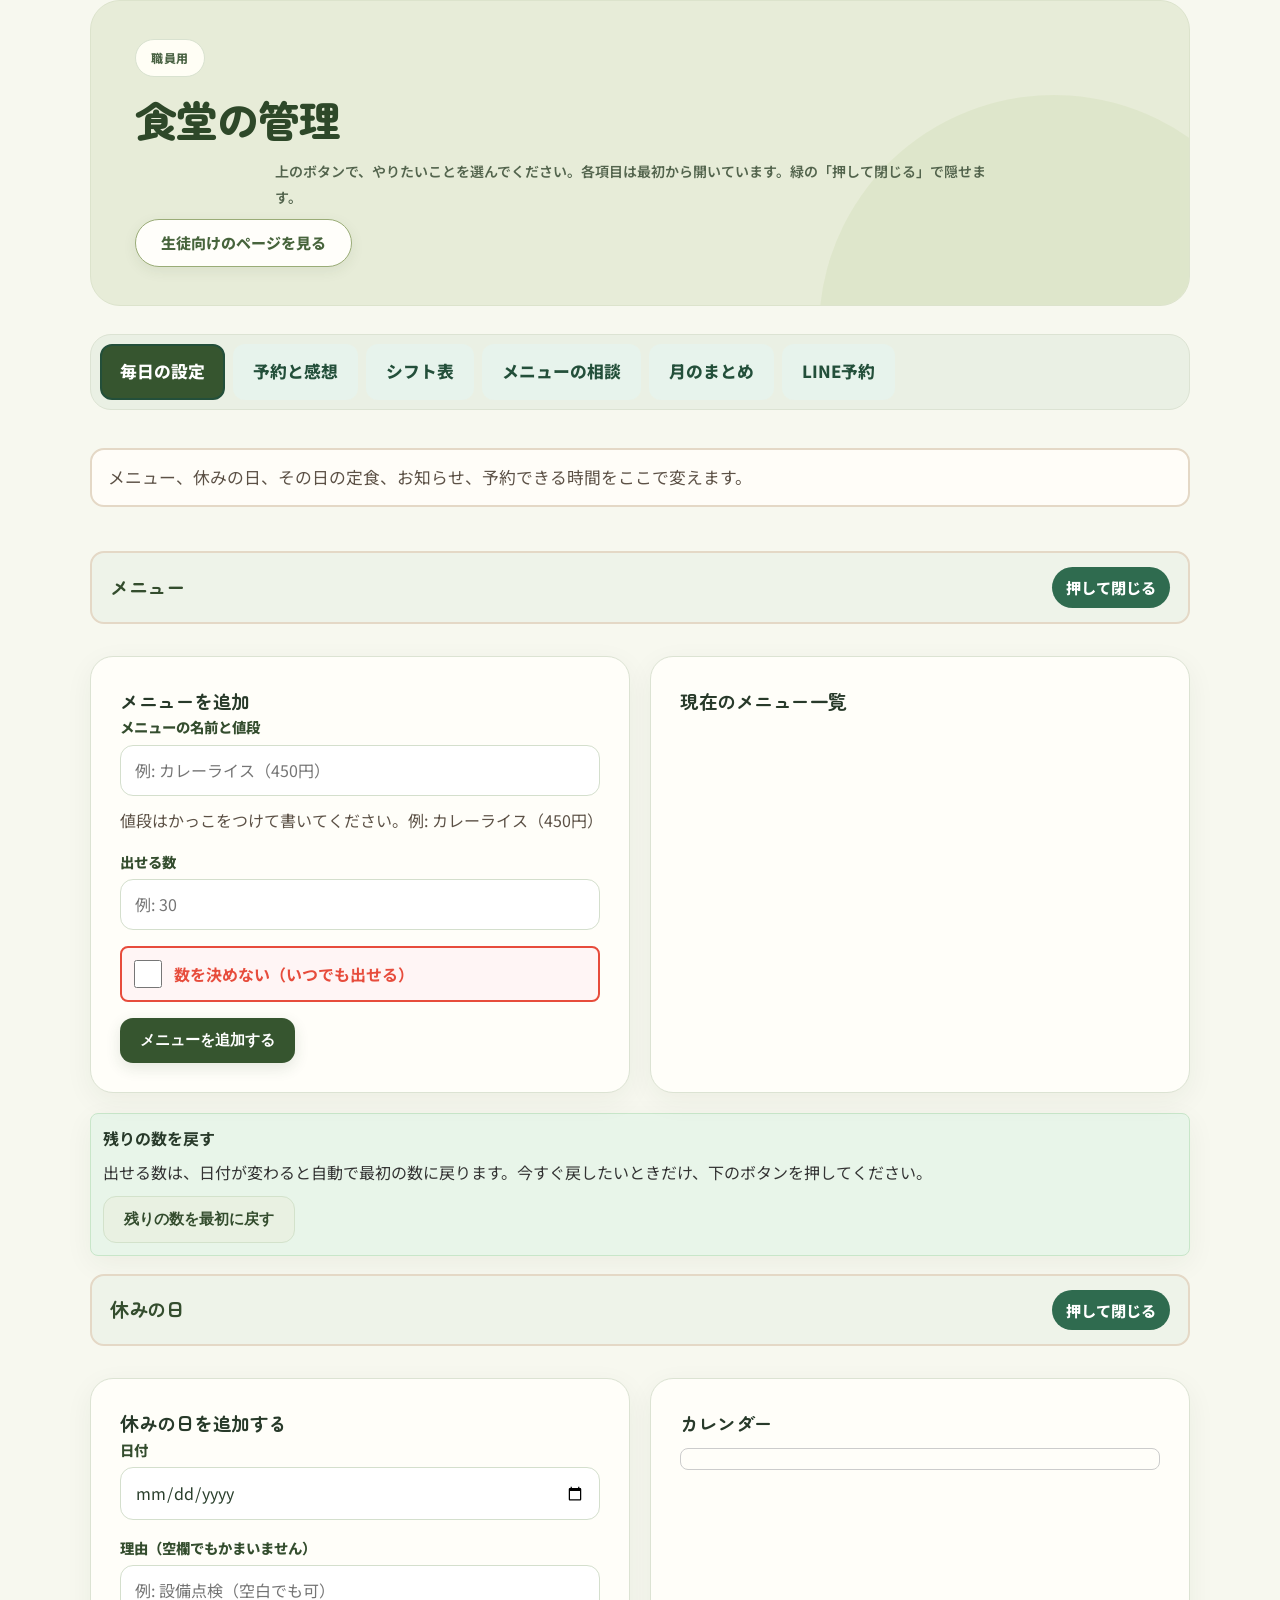
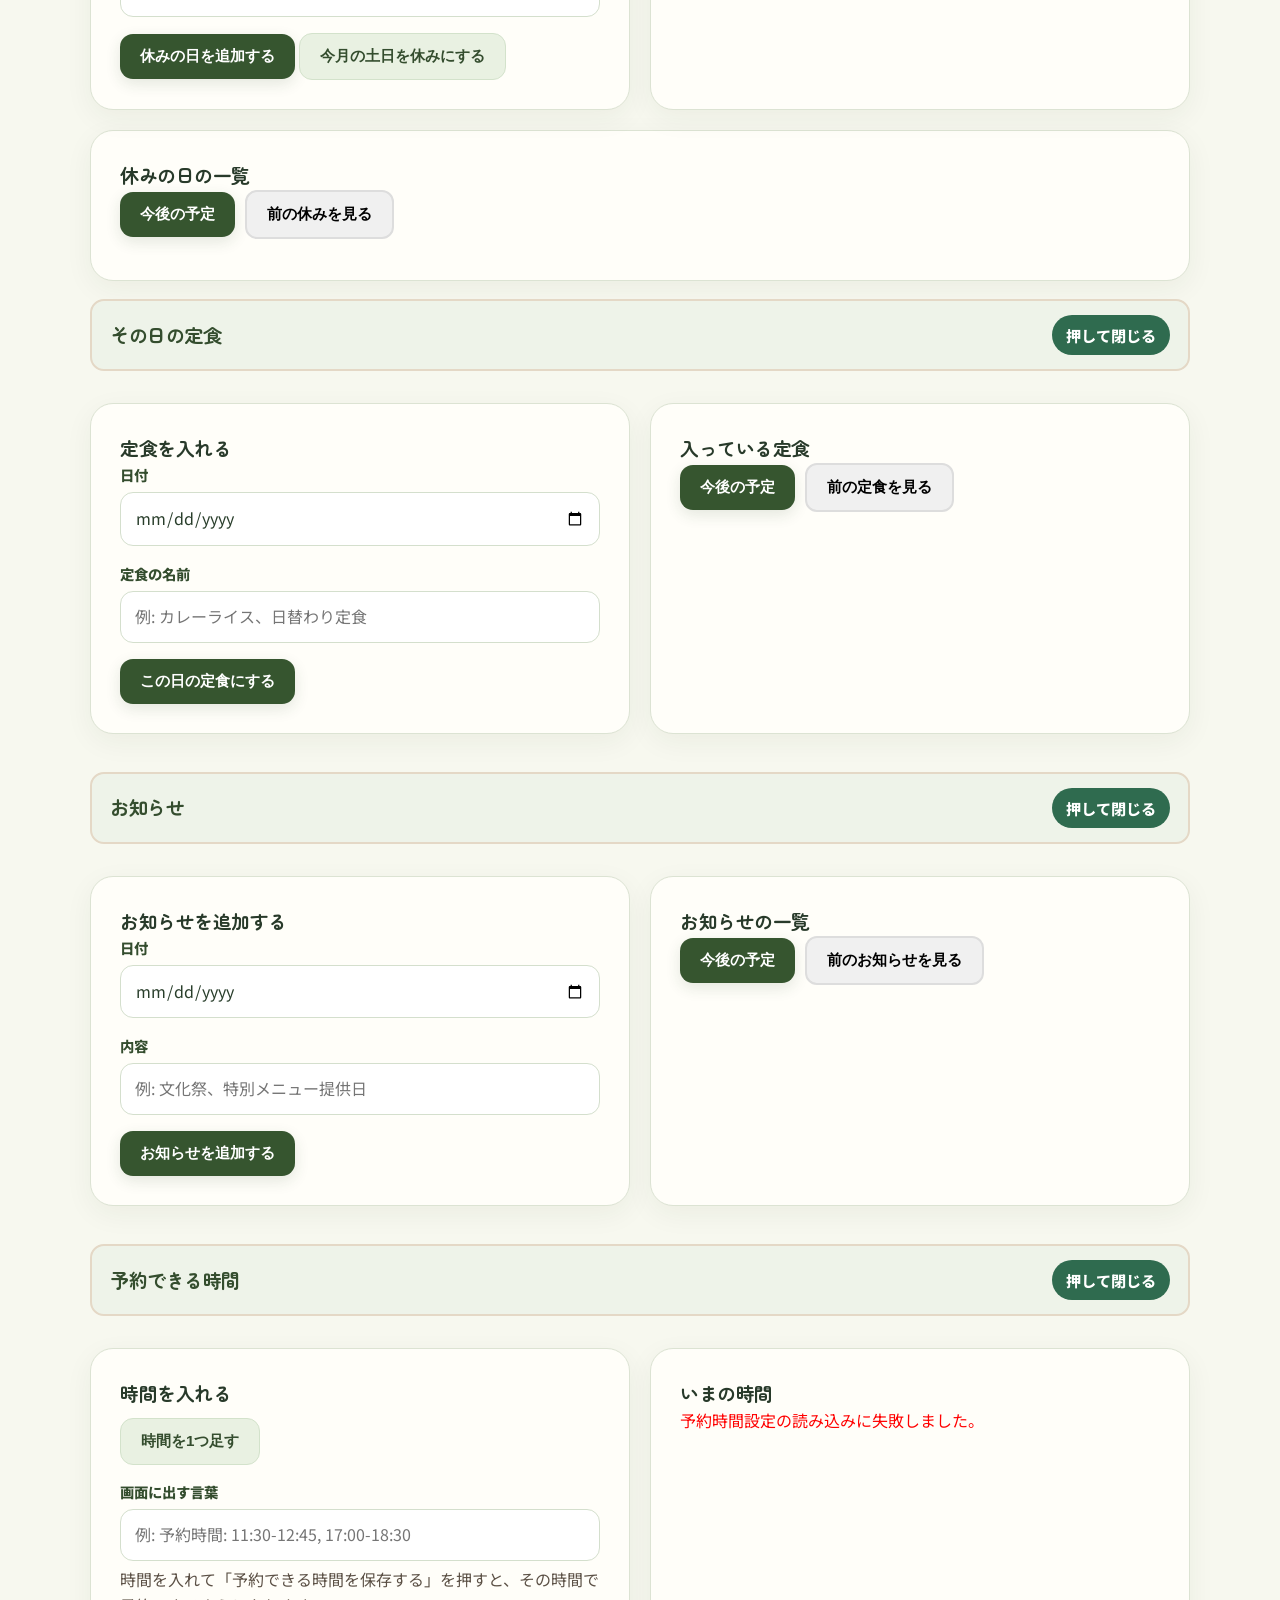
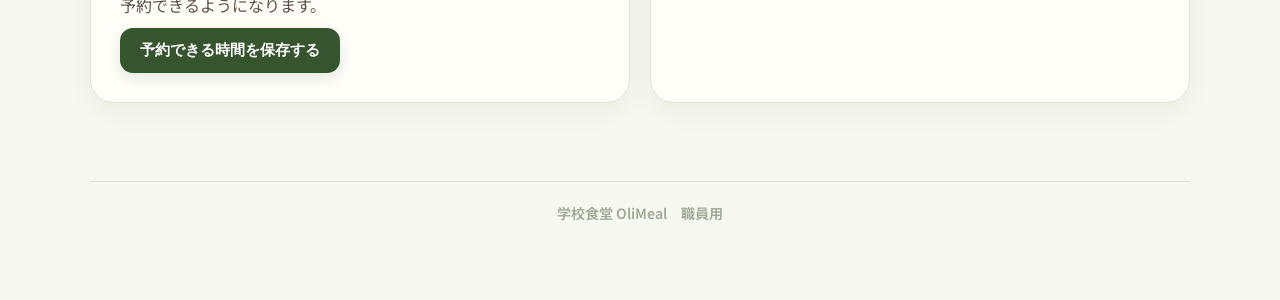
==== commit b450c197: "Add files via upload" ====
--- a/admin.html
+++ b/admin.html
@@ -191,9 +191,10 @@
       }
     }
   </style>
+  <link rel="stylesheet" href="olimeal-interior.css">
 </head>
 
-<body class="page-bg">
+<body class="page-bg olimeal-interior">
   <div class="container">
     <header class="page-intro">
       <p class="eyebrow">職員用</p>
@@ -722,9 +723,6 @@
             <div class="accordion-body">
               <div class="help-note">
                 生徒がトークでボタンを押したときの返事は、LINEの通数に入りません。こちらから送るのは、平日にその日の定食が好きそうな人だけです。1人1通で、月200通を超えたらその月は送りません。全員への一斉送信はしません。判定はこのサーバーの中だけで行い、有料のAIは使いません。
-              </div>
-              <div class="help-note">
-                アンケートは、LINEのトークから別のページを開いて、ボタンで答えます。名前は空白や姓だけでは送れず、フルネームが必要です。例: 瀬尾 太郎。答えた名前・好きな食べ方・予約は、日付が変わっても消えません。毎朝元に戻るのは、売っているメニューの残り数だけです。友だち削除すると、その人のアンケートは消えます。
               </div>
               <div class="admin-card">
                 <h3>1. LINEとつなぐ</h3>
@@ -3745,9 +3743,7 @@
             } else {
               box.innerHTML = '<ul>' + users.map(function (user) {
                 const state = user.done ? '登録済み' : 'アンケートの途中';
-                const saved = user.updatedAt ? (' / 最終保存: ' + String(user.updatedAt).replace('T', ' ').slice(0, 16)) : '';
-                const since = user.createdAt ? (' / 登録開始: ' + String(user.createdAt).replace('T', ' ').slice(0, 16)) : '';
-                return '<li>' + escapeLine(user.name || '名前なし') + ' / ' + state + ' / 好き: ' + escapeLine((user.likes || []).join('、')) + ' / ' + escapeLine(user.times || '') + saved + since + '</li>';
+                return '<li>' + escapeLine(user.name || '名前なし') + ' / ' + state + ' / 好き: ' + escapeLine((user.likes || []).join('、')) + ' / ' + escapeLine(user.times || '') + '</li>';
               }).join('') + '</ul>';
             }
           }
--- a/styles.css
+++ b/styles.css
@@ -1,800 +1,679 @@
-/* OliMeal — 見やすく、押しやすい画面 */
+@charset "UTF-8";
+
+/* ==========================================================================
+   OliMeal (学校食堂) 全体共通スタイルシート
+   ========================================================================== */
+
+/* 1. 変数定義 & リセット */
 :root {
-    --ink: #241c14;
-    --muted: #5c5146;
-    --paper: #fffdf8;
-    --page: #f3eee4;
-    --line: #e4d8c6;
-    --green: #2f6b4f;
-    --green-dark: #234f3a;
-    --green-soft: #e7f3ec;
-    --amber: #8a5a12;
-    --amber-soft: #fff6e8;
-    --red: #9b2c2c;
-    --red-soft: #fdeeee;
-    --shadow: 0 10px 28px rgba(60, 42, 24, 0.08);
-    --radius: 16px;
-}
-
-* {
-    margin: 0;
-    padding: 0;
-    box-sizing: border-box;
-}
-
-html {
-    font-size: 18px;
+  /* メインカラー：温かみのあるオリーブグリーン */
+  --primary: #4a6839;
+  --primary-hover: #3b532d;
+  --primary-light: #eaf1e4;
+  --primary-subtle: #f2f6ee;
+
+  /* アクセントカラー（太陽のイエロー＆カトラリーのベージュ＆テラコッタ） */
+  --accent-sun: #f1be43;
+  --accent-sun-light: #fbf2d8;
+  --accent-beige: #c2b093;
+  --accent-beige-light: #f5f0e6;
+  --accent-olive: #7f8e52;
+  --accent-orange: #e07a5f;        /* 休日・強調表示用 */
+  --accent-orange-light: #fbebe8;  /* 休日背景用 */
+
+  /* ステータスカラー */
+  --status-open-bg: #d8edd5;
+  --status-open-text: #2d5022;
+  --status-closed-bg: #fde2e2;
+  --status-closed-text: #9b2c2c;
+
+  /* 背景・テキスト・ボーダー */
+  --bg-main: #f8f4e8;            /* 画像と同じ温かいミルキーアイボリー */
+  --card-bg: #ffffff;            /* カード部分の白 */
+  --text-main: #283124;          /* ほんのり緑がかった優しい黒 */
+  --text-muted: #6b7764;        /* 控えめな文字色 */
+  --text-light: #9ea997;
+  --border-color: #e6dfcf;       /* ナチュラルなベージュ寄りの枠線 */
+
+  /* 角丸 & シャドウ */
+  --radius-xl: 24px;
+  --radius-lg: 18px;
+  --radius-md: 12px;
+  --radius-sm: 8px;
+
+  --shadow-soft: 0 10px 25px rgba(74, 104, 57, 0.08);
+  --shadow-hover: 0 14px 32px rgba(74, 104, 57, 0.15);
+}
+
+*, *::before, *::after {
+  box-sizing: border-box;
+  margin: 0;
+  padding: 0;
 }
 
 body {
-    font-family: "Yu Gothic UI", "Hiragino Sans", "Hiragino Kaku Gothic ProN", Meiryo, "Segoe UI", sans-serif;
-    line-height: 1.7;
-    color: var(--ink);
-    background-color: var(--page);
-    min-height: 100vh;
-}
-
-body.page-bg {
-    background-image: none;
-}
-
+  background-color: var(--bg-main);
+  color: var(--text-main);
+  font-family: -apple-system, BlinkMacSystemFont, "Segoe UI", Roboto, "Hiragino Sans", "Hiragino Kaku Gothic ProN", "Meiryo", sans-serif;
+  line-height: 1.6;
+  min-height: 100vh;
+  padding: 20px 16px 40px;
+  -webkit-font-smoothing: antialiased;
+}
+
+[hidden] {
+  display: none !important;
+}
+
+/* 2. レイアウト & コンテナ */
 .container {
-    max-width: 980px;
-    margin: 0 auto;
-    padding: 20px 18px 48px;
-    background: transparent;
-    min-height: 100vh;
-    box-shadow: none;
-}
-
-/* 上部メニュー */
+  max-width: 860px;
+  margin: 0 auto;
+}
+
+main {
+  display: flex;
+  flex-direction: column;
+  gap: 32px;
+}
+
+section {
+  display: flex;
+  flex-direction: column;
+  gap: 16px;
+}
+
+h2 {
+  font-size: 1.35rem;
+  font-weight: 800;
+  color: var(--primary);
+  display: flex;
+  align-items: center;
+  gap: 10px;
+  letter-spacing: -0.01em;
+}
+
+h2::before {
+  content: "";
+  display: inline-block;
+  width: 6px;
+  height: 1.2em;
+  background-color: var(--accent-sun);
+  border-radius: 4px;
+}
+
+/* 3. ナビゲーション (.site-nav) */
 .site-nav {
-    display: flex;
-    flex-wrap: wrap;
-    align-items: center;
-    gap: 10px 14px;
-    background: var(--paper);
-    border: 2px solid var(--line);
-    border-radius: 18px;
-    padding: 12px 14px;
-    margin-bottom: 22px;
-    position: sticky;
-    top: 10px;
-    z-index: 20;
-    box-shadow: var(--shadow);
-}
-
+  display: flex;
+  justify-content: space-between;
+  align-items: center;
+  background: var(--card-bg);
+  padding: 14px 22px;
+  border-radius: var(--radius-lg);
+  box-shadow: var(--shadow-soft);
+  margin-bottom: 24px;
+  border: 1px solid var(--border-color);
+  gap: 16px;
+  flex-wrap: wrap;
+}
+
+/* ナビゲーションブランド（アイコン＋テキスト） */
 .site-nav-brand {
-    font-weight: 800;
-    color: var(--green-dark);
-    text-decoration: none;
-    font-size: 1.15rem;
-    letter-spacing: 0.02em;
-    padding: 8px 10px;
+  font-size: 1.35rem;
+  font-weight: 800;
+  color: var(--primary);
+  text-decoration: none;
+  letter-spacing: -0.02em;
+  display: inline-flex;
+  align-items: center;
+  gap: 8px;
+  transition: opacity 0.2s ease;
+}
+
+.site-nav-brand:hover {
+  opacity: 0.8;
+}
+
+.logo-nav-icon {
+  width: 30px;
+  height: 30px;
+  object-fit: contain;
+  display: block;
+}
+
+.logo-nav-text {
+  line-height: 1;
 }
 
 .site-nav-links {
-    display: flex;
-    flex-wrap: wrap;
-    gap: 8px;
-    margin-left: auto;
+  display: flex;
+  gap: 8px;
+  flex-wrap: wrap;
 }
 
 .site-nav-links a {
-    display: inline-flex;
-    align-items: center;
+  text-decoration: none;
+  color: var(--text-muted);
+  font-size: 0.92rem;
+  font-weight: 700;
+  padding: 8px 14px;
+  border-radius: var(--radius-md);
+  transition: all 0.2s ease;
+}
+
+.site-nav-links a:hover {
+  color: var(--primary);
+  background-color: var(--primary-light);
+}
+
+.site-nav-links a.is-here {
+  background-color: var(--primary);
+  color: #ffffff;
+}
+
+/* 4. ヘッダー (.page-intro) */
+.page-intro {
+  text-align: center;
+  margin-bottom: 28px;
+  padding: 36px 20px 28px;
+  background: #ffffff;
+  border-radius: var(--radius-xl);
+  box-shadow: var(--shadow-soft);
+  border: 1.5px solid rgba(74, 104, 57, 0.18);
+  position: relative;
+  overflow: hidden;
+}
+
+.eyebrow {
+  display: inline-flex;
+  align-items: center;
+  gap: 6px;
+  font-size: 0.85rem;
+  font-weight: 800;
+  color: var(--primary);
+  background-color: var(--primary-light);
+  padding: 5px 16px;
+  border-radius: 999px;
+  margin-bottom: 10px;
+  border: 1px solid rgba(74, 104, 57, 0.15);
+}
+
+.page-intro h1 {
+  font-size: 2.8rem;
+  font-weight: 900;
+  letter-spacing: -0.03em;
+  margin-bottom: 8px;
+  color: var(--primary);
+}
+
+.lead {
+  font-size: 0.98rem;
+  color: var(--text-muted);
+  font-weight: 600;
+  max-width: 520px;
+  margin: 0 auto;
+  line-height: 1.65;
+}
+
+/* 5. ステータスセクション */
+.status-section {
+  gap: 16px;
+}
+
+.status-card {
+  background: var(--card-bg);
+  border-radius: var(--radius-lg);
+  padding: 22px 24px;
+  box-shadow: var(--shadow-soft);
+  border: 1.5px solid var(--border-color);
+  transition: transform 0.2s ease;
+}
+
+.big-status {
+  display: inline-flex;
+  align-items: center;
+  gap: 8px;
+  font-size: 1.15rem;
+  font-weight: 800;
+  padding: 8px 20px;
+  border-radius: 999px;
+  margin-bottom: 10px;
+}
+
+.big-status.open {
+  background-color: var(--status-open-bg);
+  color: var(--status-open-text);
+}
+
+.big-status.closed {
+  background-color: var(--status-closed-bg);
+  color: var(--status-closed-text);
+}
+
+.menu-label {
+  font-size: 0.85rem;
+  font-weight: 800;
+  color: var(--text-muted);
+  letter-spacing: 0.05em;
+  margin-bottom: 4px;
+}
+
+.menu-name {
+  font-size: 1.5rem;
+  font-weight: 900;
+  color: var(--primary);
+  line-height: 1.3;
+}
+
+.crowd {
+  border-left-width: 6px;
+  border-left-style: solid;
+  border-left-color: var(--primary);
+  padding-left: 18px;
+}
+
+.crowd-level {
+  font-size: 1.4rem;
+  font-weight: 800;
+  margin-bottom: 4px;
+}
+
+/* 6. やりたいことを選ぶ (カードリンク) */
+.link-cards {
+  display: grid;
+  grid-template-columns: repeat(auto-fill, minmax(240px, 1fr));
+  gap: 18px;
+}
+
+.link-card {
+  display: flex;
+  flex-direction: column;
+  background: var(--card-bg);
+  padding: 22px;
+  border-radius: var(--radius-lg);
+  text-decoration: none;
+  color: var(--text-main);
+  box-shadow: var(--shadow-soft);
+  border: 2px solid transparent;
+  transition: all 0.25s ease;
+}
+
+.link-card:hover {
+  transform: translateY(-4px);
+  border-color: var(--primary);
+  box-shadow: var(--shadow-hover);
+}
+
+.link-icon {
+  width: 42px;
+  height: 42px;
+  border-radius: 12px;
+  background-color: var(--primary-light);
+  color: var(--primary);
+  font-weight: 900;
+  font-size: 1.15rem;
+  display: flex;
+  align-items: center;
+  justify-content: center;
+  margin-bottom: 14px;
+}
+
+.link-card h3 {
+  font-size: 1.15rem;
+  font-weight: 800;
+  color: var(--primary);
+  margin-bottom: 6px;
+}
+
+.link-card p {
+  font-size: 0.88rem;
+  color: var(--text-muted);
+  line-height: 1.5;
+}
+
+#line-card .link-icon {
+  background-color: #e6f9ed;
+  color: #06c755;
+}
+
+#line-card h3 {
+  color: #06c755;
+}
+
+/* 7. 情報カード & 休業日 */
+.info-card {
+  background: var(--card-bg);
+  border-radius: var(--radius-lg);
+  padding: 22px 24px;
+  box-shadow: var(--shadow-soft);
+  border: 1.5px solid var(--border-color);
+}
+
+.holiday-line {
+  padding: 10px 0;
+  border-bottom: 1px dashed var(--border-color);
+  font-size: 0.95rem;
+  display: flex;
+  gap: 12px;
+  align-items: center;
+}
+
+.holiday-line:last-child {
+  border-bottom: none;
+}
+
+.holiday-line strong {
+  color: var(--accent-orange);
+  font-weight: 800;
+  min-width: 100px;
+}
+
+/* 8. カレンダー */
+.legend {
+  display: flex;
+  gap: 16px;
+  flex-wrap: wrap;
+  font-size: 0.85rem;
+  color: var(--text-muted);
+  background: var(--card-bg);
+  padding: 12px 18px;
+  border-radius: var(--radius-md);
+  border: 1px solid var(--border-color);
+}
+
+.legend span {
+  display: inline-flex;
+  align-items: center;
+  gap: 6px;
+}
+
+.swatch {
+  display: inline-block;
+  width: 14px;
+  height: 14px;
+  border-radius: 4px;
+}
+
+.swatch.today {
+  border: 2px solid var(--primary);
+  background-color: var(--primary-light);
+}
+
+.swatch.holiday {
+  background-color: var(--accent-orange-light);
+  border: 1px solid var(--accent-orange);
+}
+
+.calendar-container {
+  padding: 20px;
+  overflow-x: auto;
+}
+
+.calendar-header {
+  text-align: center;
+  margin-bottom: 16px;
+}
+
+.calendar-header h4 {
+  font-size: 1.25rem;
+  font-weight: 800;
+  color: var(--primary);
+}
+
+.calendar-grid {
+  display: flex;
+  flex-direction: column;
+  gap: 8px;
+  min-width: 320px;
+}
+
+.calendar-weekdays {
+  display: grid;
+  grid-template-columns: repeat(7, 1fr);
+  text-align: center;
+  font-weight: 800;
+  font-size: 0.88rem;
+  color: var(--text-muted);
+  padding-bottom: 8px;
+  border-bottom: 2px solid var(--border-color);
+}
+
+.calendar-days {
+  display: grid;
+  grid-template-columns: repeat(7, 1fr);
+  gap: 6px;
+}
+
+.calendar-day {
+  background: var(--primary-subtle);
+  border-radius: var(--radius-sm);
+  padding: 8px 4px;
+  min-height: 72px;
+  font-size: 0.85rem;
+  font-weight: 800;
+  color: var(--text-main);
+  text-align: center;
+  line-height: 1.35;
+  border: 2px solid transparent;
+  display: flex;
+  flex-direction: column;
+  align-items: center;
+  justify-content: flex-start;
+  word-break: break-word;
+}
+
+.calendar-day small {
+  font-size: 0.72rem;
+  font-weight: 500;
+  margin-top: 4px;
+  color: var(--text-muted);
+}
+
+.calendar-day.empty {
+  background: transparent;
+  border: none;
+}
+
+.calendar-day.today {
+  border-color: var(--primary);
+  background-color: var(--primary-light);
+  color: var(--primary);
+}
+
+.calendar-day.holiday {
+  background-color: var(--accent-orange-light);
+  color: var(--accent-orange);
+}
+
+.calendar-day.holiday small {
+  color: var(--accent-orange);
+}
+
+/* 9. フッター */
+footer {
+  text-align: center;
+  padding: 32px 0 16px;
+  font-size: 0.88rem;
+  color: var(--text-light);
+  font-weight: 600;
+}
+
+/* 10. フォーム・ボタン汎用パーツ */
+.btn {
+  display: inline-flex;
+  align-items: center;
+  justify-content: center;
+  padding: 12px 20px;
+  border-radius: var(--radius-md);
+  font-size: 0.95rem;
+  font-weight: 700;
+  border: none;
+  cursor: pointer;
+  text-decoration: none;
+  transition: all 0.2s ease;
+}
+
+.btn-primary {
+  background-color: var(--primary);
+  color: #ffffff;
+}
+
+.btn-primary:hover {
+  background-color: var(--primary-hover);
+}
+
+.btn-secondary {
+  background-color: var(--primary-light);
+  color: var(--primary);
+}
+
+.btn-danger {
+  background-color: #fee2e2;
+  color: #dc2626;
+}
+
+.btn-success {
+  background-color: #d1fae5;
+  color: #065f46;
+}
+
+.form-group {
+  display: flex;
+  flex-direction: column;
+  gap: 6px;
+  margin-bottom: 16px;
+}
+
+.form-group label {
+  font-size: 0.9rem;
+  font-weight: 700;
+  color: var(--text-main);
+}
+
+input[type="text"],
+input[type="number"],
+input[type="date"],
+input[type="time"],
+input[type="month"],
+input[type="url"],
+input[type="password"],
+select,
+textarea {
+  width: 100%;
+  padding: 12px 14px;
+  border-radius: var(--radius-md);
+  border: 1.5px solid var(--border-color);
+  font-size: 0.95rem;
+  color: var(--text-main);
+  background-color: #ffffff;
+  outline: none;
+  transition: border-color 0.2s ease, box-shadow 0.2s ease;
+}
+
+input:focus,
+select:focus,
+textarea:focus {
+  border-color: var(--primary);
+  box-shadow: 0 0 0 3px var(--primary-light);
+}
+
+.back-link {
+  display: inline-block;
+  color: var(--primary);
+  font-weight: 700;
+  text-decoration: none;
+  margin-top: 8px;
+}
+
+.back-link:hover {
+  text-decoration: underline;
+}
+
+/* メイン看板ロゴ（トップページ中央用） */
+.logo-main {
+  max-width: 100%;
+  height: auto;
+  max-height: 110px;
+  display: block;
+  margin: 0 auto;
+}
+
+@media (max-width: 600px) {
+  body {
+    padding: 12px 8px;
+  }
+
+  .site-nav {
+    flex-direction: column;
+    align-items: stretch;
+    text-align: center;
+  }
+
+  .site-nav-links {
     justify-content: center;
-    min-height: 48px;
-    padding: 8px 16px;
-    border-radius: 999px;
-    border: 2px solid transparent;
-    background: var(--green-soft);
-    color: var(--green-dark);
-    text-decoration: none;
-    font-weight: 700;
-    font-size: 1rem;
-}
-
-.site-nav-links a:hover,
-.site-nav-links a.is-here {
-    background: var(--green);
-    color: #fff;
-    border-color: var(--green-dark);
-}
-
-/* 見出し */
-.page-intro {
-    margin-bottom: 26px;
-}
-
-.eyebrow {
-    color: var(--green);
-    font-weight: 800;
-    letter-spacing: 0.08em;
-    font-size: 0.85rem;
-    margin-bottom: 4px;
-}
-
-header {
-    text-align: left;
-    margin-bottom: 22px;
-    padding: 0;
-    border-bottom: none;
-}
-
-header h1,
-.page-intro h1 {
-    font-size: 2rem;
-    color: var(--ink);
-    margin-bottom: 8px;
-    line-height: 1.3;
-    font-weight: 800;
-}
-
-header p,
-.lead {
-    font-size: 1.08rem;
-    color: var(--muted);
-    max-width: 40rem;
-}
-
-section {
-    margin-bottom: 28px;
-}
-
-h2 {
-    font-size: 1.35rem;
-    color: var(--ink);
-    margin-bottom: 12px;
-    padding-left: 12px;
-    border-left: 6px solid var(--green);
-    line-height: 1.4;
-}
-
-h3 {
-    font-size: 1.15rem;
-    color: var(--ink);
-    margin-bottom: 10px;
-}
-
-.help-note {
-    background: var(--amber-soft);
-    border: 2px solid #f0d7a8;
-    color: #5c3d0e;
-    border-radius: 14px;
-    padding: 14px 16px;
-    margin-bottom: 16px;
-    font-size: 1rem;
-}
-
-/* カード */
-.status-card:empty {
-    display: none;
-}
-
-.status-card,
-.link-card,
-.info-card,
-.admin-card,
-.reservation-card,
-.verification-card,
-.review-card,
-.mamori-card {
-    background: var(--paper);
-    border-radius: var(--radius);
-    padding: 18px 18px;
-    margin-bottom: 14px;
-    border: 2px solid var(--line);
-    box-shadow: none;
-}
-
-.big-status {
-    font-size: 1.45rem;
-    font-weight: 800;
-    line-height: 1.4;
-    margin-bottom: 6px;
-}
-
-.big-status.open {
-    color: var(--green-dark);
-}
-
-.big-status.closed {
-    color: var(--red);
-}
-
-.menu-label {
-    color: var(--muted);
-    font-size: 0.95rem;
-    margin-bottom: 2px;
-}
-
-.menu-name {
-    font-size: 1.35rem;
-    font-weight: 800;
-}
-
-.crowd {
-    padding: 14px 16px;
-    background: var(--green-soft);
-    border-radius: 14px;
-    border-left: 6px solid var(--green);
-}
-
-.crowd p {
-    margin: 0;
-}
-
-.crowd .crowd-level {
-    font-size: 1.25rem;
-    font-weight: 800;
-}
-
-.status-open {
-    color: var(--green-dark);
-    font-weight: 800;
-}
-
-.status-closed {
-    color: var(--red);
-    font-weight: 800;
-}
-
-.status-holiday {
-    color: var(--amber);
-    font-weight: 800;
-}
-
-/* やりたいこと */
-.link-cards {
-    display: grid;
-    grid-template-columns: repeat(auto-fit, minmax(260px, 1fr));
-    gap: 14px;
-}
-
-.link-card[hidden] {
-    display: none;
-}
-
-.link-card {
-    text-decoration: none;
-    color: inherit;
-    display: flex;
-    flex-direction: column;
-    justify-content: center;
-    min-height: 132px;
-    text-align: left;
-    transition: border-color 0.15s ease, background 0.15s ease;
-}
-
-.link-card:hover {
-    text-decoration: none;
-    color: inherit;
-    background: #fff;
-    border-color: var(--green);
-    transform: none;
-    box-shadow: none;
-}
-
-.link-icon {
-    width: 46px;
-    height: 46px;
-    border-radius: 12px;
-    background: var(--green-soft);
-    color: var(--green-dark);
-    display: flex;
-    align-items: center;
-    justify-content: center;
-    font-size: 1.35rem;
-    margin-bottom: 10px;
-    font-weight: 800;
-}
-
-.link-card h3 {
-    color: var(--ink);
-    margin-bottom: 4px;
-    font-size: 1.2rem;
-}
-
-.link-card p {
-    color: var(--muted);
-    font-size: 1rem;
-}
-
-/* フォーム */
-.form-group {
-    margin-bottom: 18px;
-}
-
-.form-group label {
-    display: block;
-    margin-bottom: 8px;
-    font-weight: 800;
-    color: var(--ink);
-    font-size: 1.05rem;
-}
-
-.form-group input,
-.form-group textarea,
-.form-group select,
-.search-box input {
-    width: 100%;
-    padding: 14px 16px;
-    border: 2px solid #cbbba6;
-    border-radius: 12px;
-    font-size: 1.05rem;
-    font-family: inherit;
-    background: #fff;
-    color: var(--ink);
-    min-height: 52px;
-}
-
-.form-group textarea {
-    min-height: 140px;
-}
-
-.form-group input:focus,
-.form-group textarea:focus,
-.form-group select:focus,
-.search-box input:focus {
-    outline: 3px solid #8fceb0;
-    border-color: var(--green);
-}
-
-.form-group small {
-    display: block;
-    margin-top: 6px;
-    color: var(--muted);
-}
-
-.btn,
-.btn-submit,
-.btn-reset,
-.btn-search,
-button.btn {
-    min-height: 52px;
-    padding: 12px 22px;
-    border-radius: 12px;
-    font-size: 1.05rem;
-    font-weight: 800;
-    font-family: inherit;
-    cursor: pointer;
-    text-decoration: none;
-    display: inline-flex;
-    align-items: center;
-    justify-content: center;
-    border: 2px solid transparent;
-}
-
-.btn-primary,
-.btn-submit,
-.btn-search {
-    background: var(--green);
-    color: #fff;
-    border-color: var(--green-dark);
-}
-
-.btn-primary:hover,
-.btn-submit:hover:not(:disabled),
-.btn-search:hover {
-    background: var(--green-dark);
-    transform: none;
-}
-
-.btn-secondary,
-.btn-reset {
-    background: #fff;
-    color: var(--ink);
-    border-color: #cbbba6;
-}
-
-.btn-secondary:hover,
-.btn-reset:hover {
-    background: #f6f1e8;
-    transform: none;
-}
-
-.form-actions {
-    display: flex;
-    gap: 12px;
-    margin-top: 18px;
-    flex-wrap: wrap;
-}
-
-.form-actions .btn,
-.form-actions .btn-submit,
-.form-actions .btn-reset {
-    flex: 1 1 180px;
-}
-
-/* 休業日 */
-.holidays-list {
-    max-height: none;
-}
-
-.holiday-item {
-    display: flex;
-    justify-content: space-between;
-    align-items: center;
-    gap: 12px;
-    padding: 12px;
-    border: 2px solid var(--line);
-    border-radius: 12px;
-    margin-bottom: 10px;
-    background: var(--amber-soft);
-}
-
-.holiday-date {
-    font-weight: 800;
-    color: var(--red);
-}
-
-.holiday-reason {
-    color: var(--muted);
-}
-
-.holiday-line {
-    padding: 10px 0;
-    border-bottom: 1px solid var(--line);
-    font-size: 1.05rem;
-}
-
-.holiday-line:last-child {
-    border-bottom: none;
-}
-
-.delete-btn {
-    background: var(--red);
-    color: white;
-    border: none;
-    padding: 10px 14px;
-    border-radius: 10px;
-    cursor: pointer;
-    font-size: 0.95rem;
-    font-weight: 700;
-    min-height: 44px;
-}
-
-/* 予約・チャット（既存画面用） */
-.reservations-list {
-    max-height: 480px;
-    overflow-y: auto;
-}
-
-.reservation-item {
-    padding: 14px;
-    border: 2px solid var(--line);
-    border-radius: 12px;
-    margin-bottom: 10px;
-    background: #fff;
-}
-
-.reservation-time,
-.food-item {
-    font-weight: 800;
-    color: var(--green-dark);
-}
-
-.food-item {
-    background: var(--green-soft);
-    padding: 2px 8px;
-    border-radius: 999px;
-}
-
-.reservation-details {
-    margin-top: 4px;
-    color: var(--muted);
-}
-
-.chat-container {
-    height: 420px;
-    border: 2px solid var(--line);
-    border-radius: 16px;
-    padding: 16px;
-    margin-bottom: 16px;
-    overflow-y: auto;
-    background: #fff;
-}
-
-.chat-message {
-    margin-bottom: 12px;
-    display: flex;
-}
-
-.bot-message { justify-content: flex-start; }
-.user-message { justify-content: flex-end; }
-
-.message-content {
-    max-width: 78%;
-    padding: 12px 16px;
-    border-radius: 16px;
-    word-wrap: break-word;
-}
-
-.bot-message .message-content {
-    background: #f3eee4;
-    color: var(--ink);
-}
-
-.user-message .message-content {
-    background: var(--green);
-    color: white;
-}
-
-.chat-input-container {
-    display: flex;
-    gap: 10px;
-}
-
-#chat-input {
-    flex: 1;
-    padding: 14px 16px;
-    border: 2px solid #cbbba6;
-    border-radius: 14px;
-    font-size: 1.05rem;
-    font-family: inherit;
-    min-height: 52px;
-}
-
-.quick-question-buttons,
-.quick-buttons {
-    display: flex;
-    flex-wrap: wrap;
-    gap: 10px;
-}
-
-.quick-btn {
-    background: #fff;
-    border: 2px solid #cbbba6;
-    padding: 12px 16px;
-    border-radius: 999px;
-    cursor: pointer;
-    font-size: 1rem;
-    font-family: inherit;
-    font-weight: 700;
-    color: var(--ink);
-    min-height: 48px;
-}
-
-.quick-btn:hover {
-    background: var(--green);
-    color: white;
-    border-color: var(--green);
-}
-
-.loading {
-    text-align: center;
-    color: var(--muted);
-}
-
-footer {
-    text-align: center;
-    margin-top: 28px;
-    padding: 18px 0 8px;
-    color: var(--muted);
-    font-size: 0.95rem;
-}
-
-.back-link,
-a.back-link {
-    color: var(--green-dark);
-    text-decoration: none;
-    font-weight: 800;
-    display: inline-flex;
-    align-items: center;
-    min-height: 48px;
-    padding: 8px 4px;
-}
-
-.back-link:hover,
-a.back-link:hover {
-    text-decoration: underline;
-}
-
-.reservation-section {
-    display: grid;
-    grid-template-columns: 2fr 1fr;
-    gap: 20px;
-    margin-bottom: 24px;
-}
-
-.info-content ul {
-    margin: 8px 0;
-    padding-left: 1.2em;
-}
-
-.info-content li {
-    margin-bottom: 6px;
-}
-
-.legend {
-    display: flex;
-    flex-wrap: wrap;
-    gap: 8px 16px;
-    color: var(--muted);
-    margin-bottom: 10px;
-    font-size: 0.98rem;
-}
-
-.swatch {
-    display: inline-block;
-    width: 14px;
-    height: 14px;
-    border-radius: 4px;
-    margin-right: 6px;
-    vertical-align: -2px;
-    border: 1px solid rgba(0, 0, 0, 0.08);
-}
-
-.swatch.holiday { background: #ffe8cc; }
-.swatch.today { background: #d9f0e3; border-color: var(--green); }
-
-/* カレンダー */
-.calendar-container {
-    margin-top: 0;
-}
-
-.calendar-header {
-    text-align: left;
-    margin-bottom: 12px;
-}
-
-.calendar-header h4 {
-    color: var(--ink);
-    font-size: 1.25rem;
-    margin: 0;
-}
-
-.calendar-grid {
-    border: 2px solid var(--line);
-    border-radius: 14px;
-    overflow: hidden;
-    background: #fff;
-}
-
-.calendar-weekdays {
-    display: grid;
-    grid-template-columns: repeat(7, 1fr);
-    background: var(--green);
-    color: white;
-}
-
-.calendar-weekday {
-    padding: 10px 4px;
-    text-align: center;
-    font-weight: 800;
-}
-
-.calendar-days {
-    display: grid;
-    grid-template-columns: repeat(7, 1fr);
-}
-
-.calendar-day {
-    padding: 10px 4px;
-    text-align: center;
-    border-right: 1px solid var(--line);
-    border-bottom: 1px solid var(--line);
-    min-height: 72px;
-    display: flex;
-    flex-direction: column;
-    justify-content: flex-start;
-    align-items: center;
-    font-size: 0.95rem;
-    line-height: 1.3;
-}
-
-.calendar-day:nth-child(7n) {
-    border-right: none;
-}
-
-.calendar-day.empty {
-    background: #faf7f2;
-}
-
-.calendar-day.weekday {
-    background: white;
-    color: var(--ink);
-}
-
-.calendar-day.saturday {
-    background: #f3f7fb;
-    color: #1d4e89;
-}
-
-.calendar-day.sunday {
-    background: #fdf4f4;
-    color: var(--red);
-}
-
-.calendar-day.holiday {
-    background: #fff1df;
-    color: #8a4b12;
-    font-weight: 800;
-}
-
-.calendar-day.today {
-    outline: 3px solid var(--green);
-    outline-offset: -3px;
-    background: #e7f6ee;
-    font-weight: 800;
-}
-
-.calendar-day small {
-    font-size: 0.72rem;
-    margin-top: 2px;
-    display: block;
-    font-weight: 600;
-}
-
-.api-status {
-    background: var(--amber-soft);
-    border: 2px solid #f0d7a8;
-    border-radius: 12px;
-    padding: 14px;
-    margin-top: 12px;
-}
-
-:focus-visible {
-    outline: 3px solid #1f6b45;
-    outline-offset: 3px;
-}
-
-@media (max-width: 768px) {
-    html {
-        font-size: 17px;
-    }
-
-    .container {
-        padding: 12px 12px 36px;
-    }
-
-    .site-nav {
-        top: 0;
-        border-radius: 0;
-        margin: -12px -12px 18px;
-        position: sticky;
-    }
-
-    .site-nav-links {
-        margin-left: 0;
-        width: 100%;
-    }
-
-    .site-nav-links a {
-        flex: 1 1 calc(50% - 8px);
-    }
-
-    header h1,
-    .page-intro h1 {
-        font-size: 1.7rem;
-    }
-
-    .link-cards,
-    .reservation-section {
-        grid-template-columns: 1fr;
-    }
-
-    .chat-input-container,
-    .form-actions {
-        flex-direction: column;
-    }
-
-    .holiday-item {
-        flex-direction: column;
-        align-items: flex-start;
-    }
-
-    .calendar-day {
-        min-height: 58px;
-        padding: 6px 2px;
-        font-size: 0.85rem;
-    }
-}
-
-@media (prefers-reduced-motion: reduce) {
-    * {
-        animation: none !important;
-        transition: none !important;
-    }
-}
+  }
+
+  .page-intro h1 {
+    font-size: 1.9rem;
+  }
+
+  .link-cards {
+    grid-template-columns: 1fr;
+  }
+
+  .calendar-day {
+    min-height: 56px;
+    padding: 4px 2px;
+    font-size: 0.78rem;
+  }
+
+  .calendar-day small {
+    font-size: 0.65rem;
+  }
+}
+/* ==========================================================================
+   追加デザイン：あしらい・タグ・アニメーション
+   ========================================================================== */
+
+/* 1. ヘッダーの右上に小さな葉っぱのワンポイント */
+.page-intro::before {
+  content: "🌿";
+  position: absolute;
+  top: 12px;
+  right: 18px;
+  font-size: 1.4rem;
+  opacity: 0.45;
+  transform: rotate(15deg);
+  pointer-events: none;
+}
+
+/* 2. メニュー残数の「ぷっくりピルタグ」化 */
+.menu-item-stock {
+  display: inline-block;
+  padding: 4px 14px;
+  border-radius: 999px;
+  font-size: 0.8rem;
+  font-weight: 800;
+  margin-top: 8px;
+  background-color: var(--primary-subtle);
+  color: var(--text-muted);
+}
+
+.menu-item-stock.unlimited {
+  background-color: var(--primary-light);
+  color: var(--primary);
+}
+
+.menu-item-stock.soldout {
+  background-color: var(--accent-orange-light);
+  color: var(--accent-orange);
+}
+
+/* 3. ボタンを押したときの「ぷにっ」としたリアクション */
+.btn, .btn-submit, .btn-reset, .link-card {
+  transition: transform 0.15s cubic-bezier(0.34, 1.56, 0.64, 1), box-shadow 0.15s ease !important;
+}
+
+.btn:active, .btn-submit:active, .btn-reset:active, .link-card:active {
+  transform: scale(0.96) !important;
+}
--- a/olimeal-interior.css
+++ b/olimeal-interior.css
@@ -0,0 +1,234 @@
+@charset "UTF-8";
+/* OliMeal LP Interior Design. Presentation only: no changes to features or markup order. */
+@import url('https://fonts.googleapis.com/css2?family=DM+Sans:wght@500;600;700;800&family=Noto+Sans+JP:wght@400;500;600;700;800;900&family=Zen+Maru+Gothic:wght@500;700;900&display=swap');
+body.olimeal-interior {
+ --primary:#344d2e;--primary-hover:#263d23;--primary-light:#e3edda;--primary-subtle:#f0f5eb;
+ --bg-main:#f7f8ef;--card-bg:#fffef9;--text-main:#283a2a;--text-muted:#667665;
+ --border-color:#dce3d3;--shadow-soft:0 9px 29px rgba(31,54,27,.07);--shadow-hover:0 17px 36px rgba(31,54,27,.13);
+ background:#f7f8ef;color:#283a2a;font-family:'Noto Sans JP','Hiragino Sans',sans-serif;
+ padding:0 20px 55px;min-height:100vh;
+}
+.olimeal-interior *, .olimeal-interior *::before, .olimeal-interior *::after {box-sizing:border-box;}
+.olimeal-interior .container {width:min(100%,1100px);max-width:1100px;margin:0 auto;}
+.olimeal-interior h1,.olimeal-interior h2,.olimeal-interior h3 {font-family:'Zen Maru Gothic','Noto Sans JP',sans-serif;letter-spacing:-.025em;}
+.olimeal-interior .site-nav {position:relative;z-index:2;display:flex;flex-wrap:wrap;align-items:center;justify-content:space-between;gap:14px;min-height:83px;padding:14px 3px 22px;margin:0 0 16px;background:transparent;border:none;border-radius:0;box-shadow:none;}
+.olimeal-interior .site-nav-brand {display:flex;align-items:center;gap:9px;min-width:135px;color:#344d2e;text-decoration:none;font-family:'DM Sans',sans-serif;font-weight:800;font-size:25px;letter-spacing:-.055em;}
+.olimeal-interior .site-nav-brand .logo-nav-icon {display:none;}
+.olimeal-interior .site-nav-brand::before {content:'✳';flex:none;display:grid;place-items:center;width:37px;height:37px;color:#fbfae9;background:#3e5b36;border-radius:13px;font:700 22px 'DM Sans',sans-serif;transform:rotate(-12deg);}
+.olimeal-interior .site-nav-brand .logo-nav-text {font:800 26px 'DM Sans',sans-serif;color:#344d2e;letter-spacing:-.06em;}
+.olimeal-interior .site-nav-links {display:flex;align-items:center;flex-wrap:wrap;gap:5px;}
+.olimeal-interior .site-nav-links a {display:inline-flex;align-items:center;padding:10px 14px;border-radius:999px;font-size:12px;font-weight:800;white-space:nowrap;color:#4b5b49;text-decoration:none;background:transparent;transition:background .2s,color .2s;}
+.olimeal-interior .site-nav-links a:hover {background:#e5efdc;color:#2e4829;}
+.olimeal-interior .site-nav-links a.is-here {background:#344d2e;color:#fff;}
+.olimeal-interior .page-intro {position:relative;overflow:hidden;text-align:left;display:block;background:#e7ecd8;border:1px solid #dce3cc;border-radius:30px;padding:38px 44px;margin:0 0 28px;box-shadow:none;}
+.olimeal-interior .page-intro::before {content:'';position:absolute;inset:auto -100px -260px auto;width:470px;height:470px;background:#d1ddb8;opacity:.42;border-radius:50%;pointer-events:none;}
+.olimeal-interior .page-intro>* {position:relative;z-index:1;}
+.olimeal-interior .page-intro .eyebrow {display:inline-block;padding:7px 15px;margin:0 0 13px;background:#fffef5;border:1px solid #d9e2d0;border-radius:999px;color:#4a6344;font-size:12px;font-weight:800;letter-spacing:.06em;}
+.olimeal-interior .page-intro h1 {font-size:clamp(27px,4.2vw,42px);font-weight:900;line-height:1.4;color:#2e4829;margin:0 0 10px;}
+.olimeal-interior .page-intro .lead,.olimeal-interior .page-intro p {max-width:730px;color:#53644d;line-height:1.85;font-size:14px;font-weight:600;}
+.olimeal-interior .page-intro p:last-child {margin-bottom:0;}
+.olimeal-interior main {gap:26px;}
+.olimeal-interior h2 {color:#344d2e;line-height:1.45;}
+.olimeal-interior main section {min-width:0;}
+/* Universal content surfaces. Select existing named components only; preserve layout/data. */
+.olimeal-interior :is(.verification-card,.review-card,.mamori-card,.admin-card,.card,.info-card,.info-box,.booking-card) {background:#fffef9;border:1px solid #dce3d3;border-radius:23px;box-shadow:0 8px 29px rgba(31,54,27,.055);}
+.olimeal-interior :is(.verification-card,.review-card,.mamori-card,.admin-card,.card,.info-card,.info-box) {padding:clamp(17px,2.7vw,29px);}
+.olimeal-interior :is(.help-note,.star-note) {background:#eff4e8;color:#465e40;border:1px solid #dce7d2;border-left:4px solid #7d9d6c;border-radius:13px;padding:12px 16px;line-height:1.75;}
+.olimeal-interior .form-group label {color:#344d2e;font-weight:800;}
+.olimeal-interior :is(input:not([type="checkbox"]):not([type="radio"]),select,textarea) {max-width:100%;border:1.5px solid #d4dfcd;border-radius:13px;background:#fff;color:#293e2b;font:inherit;}
+.olimeal-interior :is(input:not([type="checkbox"]):not([type="radio"]),select,textarea):focus-visible {outline:3px solid #b8d09d;outline-offset:2px;border-color:#587b4b;}
+.olimeal-interior :is(button,.btn,a):focus-visible {outline:3px solid #d0a63a;outline-offset:3px;}
+.olimeal-interior :is(.btn-primary,.btn-submit,.btn-search,button[type="submit"]):not(.tab-button) {background:#36552f;color:#fff;border-color:#36552f;border-radius:13px;font-weight:800;box-shadow:0 5px 15px rgba(37,69,31,.12);}
+.olimeal-interior :is(.btn-primary,.btn-submit,.btn-search,button[type="submit"]):not(.tab-button):hover:not(:disabled) {background:#2b4526;}
+.olimeal-interior :is(.btn-secondary,.btn-reset) {background:#e9f1e2;color:#344d2e;border:1px solid #d3e2cb;border-radius:13px;font-weight:800;}
+.olimeal-interior :is(.menu-preview,.status-preview,.search-box,.quick-questions,.legend) {border-radius:20px;border:1px solid #dce5d1;background:#f0f5eb;}
+.olimeal-interior :is(.menu-item,.status-item) {border-radius:13px;border-color:#dce3d3;background:#fffefa;}
+.olimeal-interior :is(.allergy-table-container,.calendar-container,.result-table,.ranking-table) {max-width:100%;overflow-x:auto;}
+.olimeal-interior table {max-width:100%;border-collapse:separate;border-spacing:0;}
+.olimeal-interior :is(th,td) {border-color:#dce3d3;}
+.olimeal-interior th {background:#edf3e6;color:#3b5637;}
+.olimeal-interior footer {margin-top:40px;padding:20px 0;border-top:1px solid #dce3d3;}
+/* 戻るリンクの統一指定はファイル末尾にまとめています。 */
+/* Reservation: white header card instead of the original dark green band. */
+.olimeal-interior .booking-container {width:100%;max-width:1100px;margin-inline:auto;}
+.olimeal-interior .booking-header {position:relative;isolation:isolate;overflow:hidden;background:#e7ecd8;color:#2e4829;border:1px solid #dce3cc;border-radius:30px;padding:38px 44px;text-align:left;margin:0 0 26px;}
+.olimeal-interior .booking-header h1 {color:#2e4829;font-size:clamp(27px,4vw,39px);margin:0 0 9px;}
+.olimeal-interior .booking-header p {color:#53644d;opacity:1;font-weight:600;line-height:1.8;}
+.olimeal-interior .booking-card {background:#fffef9;border:1px solid #dce3d3;border-radius:26px;padding:clamp(21px,4vw,39px);margin:0 0 30px;}
+.olimeal-interior .booking-card :is(.menu-preview,.status-preview) {margin-top:25px;padding:22px;}
+.olimeal-interior .booking-card .form-actions {margin-top:25px;}
+/* AI chat; do not change messages or request hooks. */
+.olimeal-interior .chat-container {overflow:hidden;border:1px solid #dce3d3;border-radius:24px;background:#fffef9;box-shadow:var(--shadow-soft);}
+.olimeal-interior .chat-messages {background:#fbfcf5;}
+.olimeal-interior .chat-input-container {background:#fffef9;border-color:#dce3d3;}
+.olimeal-interior .quick-btn {border:1px solid #d8e5cf;border-radius:999px;background:#eff5e9;color:#36552f;font-weight:700;}
+.olimeal-interior .quick-btn:hover {background:#e1edda;}
+/* Admin dashboard: preserve tabs, accordions, controls and all JS behavior. */
+.olimeal-interior .tab-navigation {display:flex;flex-wrap:wrap;gap:8px;padding:9px;border:1px solid #dce3d3;border-radius:21px;background:#eaf0e4;}
+.olimeal-interior .tab-button {border-radius:12px;font-weight:800;}
+.olimeal-interior .tab-button.active {background:#36552f;color:#fff;}
+.olimeal-interior .accordion-header {border-radius:14px;background:#eef3e9;color:#344d2e;}
+.olimeal-interior .accordion-body {border-radius:0 0 15px 15px;}
+.olimeal-interior .admin-section {min-width:0;}
+/* Accessibility and mobile */
+@media(max-width:800px) {
+ .olimeal-interior {padding:0 14px 42px;}
+ .olimeal-interior .site-nav {justify-content:center;}
+ .olimeal-interior .site-nav-links {justify-content:center;}
+ .olimeal-interior .page-intro {padding:30px 28px;}
+ .olimeal-interior .booking-header {padding:30px 28px;margin-bottom:22px;}
+ .olimeal-interior :is(.grid-2,.stats-grid) {max-width:100%;}
+}
+@media(max-width:540px) {
+ .olimeal-interior {padding:0 10px 35px;}
+ .olimeal-interior .site-nav {gap:10px;padding:14px 0;}
+ .olimeal-interior .site-nav-links {width:100%;gap:3px;}
+ .olimeal-interior .site-nav-links a {padding:8px 9px;font-size:11px;}
+ .olimeal-interior .page-intro {padding:25px 19px;border-radius:22px;margin-bottom:20px;}
+ .olimeal-interior .page-intro h1 {font-size:26px;}
+ .olimeal-interior .page-intro .lead {font-size:12px;}
+ .olimeal-interior .booking-header {padding:25px 20px;border-radius:22px;margin-bottom:18px;}
+ .olimeal-interior .booking-header h1 {font-size:26px;}
+ .olimeal-interior .booking-card {padding:20px 16px;border-radius:22px;}
+ .olimeal-interior :is(.verification-card,.review-card,.mamori-card,.admin-card,.card,.info-card,.info-box) {padding:17px;border-radius:18px;}
+ .olimeal-interior .form-actions {flex-wrap:wrap;}
+ .olimeal-interior :is(.form-actions button,.form-actions .btn) {max-width:100%;}
+ .olimeal-interior .chat-container {border-radius:18px;}
+ .olimeal-interior .tab-navigation {padding:7px;gap:5px;}
+ .olimeal-interior .tab-button {font-size:12px;}
+}
+@media(prefers-reduced-motion:reduce) {
+ .olimeal-interior *, .olimeal-interior *::before, .olimeal-interior *::after {scroll-behavior:auto!important;transition:none!important;}
+}
+
+
+/* =========================================
+   予約ページの右側の薄い円形装飾
+   ========================================= */
+body.olimeal-interior .booking-header::before {
+  content:"";
+  position:absolute;
+  width:470px;
+  height:470px;
+  right:-100px;
+  bottom:-260px;
+  background:#d1ddb8;
+  opacity:.42;
+  border-radius:50%;
+  z-index:-1;
+  pointer-events:none;
+}
+body.olimeal-interior .booking-header > * {position:relative;z-index:1;}
+
+/* =========================================
+   AI質問ページ：独立したカード
+   ========================================= */
+body.olimeal-interior .container:has(> .chat-container) {
+  width:min(100%,1100px);
+  max-width:1100px;
+  padding:0;
+  background:transparent;
+  border:0;
+  border-radius:0;
+  box-shadow:none;
+}
+body.olimeal-interior .container:has(> .chat-container) > .page-intro {margin-bottom:26px;}
+body.olimeal-interior .container:has(> .chat-container) > .chat-container {
+  margin-bottom:24px;
+  background:#fffef9;
+  border:1px solid #dce3d3;
+  border-radius:26px;
+  box-shadow:0 10px 32px rgba(31,54,27,.055);
+}
+body.olimeal-interior .container:has(> .chat-container) > .quick-questions {
+  background:#f0f5eb;
+  border:1px solid #dce3d3;
+  border-radius:23px;
+  padding:clamp(18px,3vw,27px);
+}
+
+/* =========================================
+   ホームに戻るボタンを全ページで統一
+   AIページは div.back-link > a#backLink の構造
+   ========================================= */
+body.olimeal-interior footer,
+body.olimeal-interior .back-link-wrapper,
+body.olimeal-interior div.back-link:has(> a[href="index.html"]) {
+  text-align:center !important;
+}
+body.olimeal-interior div.back-link:has(> a[href="index.html"]) {
+  display:flex !important;
+  justify-content:center !important;
+  align-items:center !important;
+  width:100% !important;
+  margin-inline:auto !important;
+}
+body.olimeal-interior :is(
+  a.back-link[href="index.html"],
+  a#backLink[href="index.html"],
+  footer a[href="index.html"],
+  .back-link-wrapper a[href="index.html"],
+  div.back-link > a[href="index.html"]
+) {
+  display:inline-flex !important;
+  align-items:center !important;
+  justify-content:center !important;
+  gap:8px !important;
+  align-self:center !important;
+  width:fit-content !important;
+  max-width:100% !important;
+  min-height:48px !important;
+  margin-left:auto !important;
+  margin-right:auto !important;
+  padding:12px 25px !important;
+  background:#fffefa !important;
+  color:#47643c !important;
+  border:1.5px solid #9aac77 !important;
+  border-radius:999px !important;
+  font-family:'Noto Sans JP',sans-serif !important;
+  font-size:.94rem !important;
+  font-weight:800 !important;
+  line-height:1.5;
+  text-decoration:none !important;
+  box-shadow:0 4px 14px rgba(54,79,44,.08) !important;
+  box-sizing:border-box !important;
+  position:relative;
+  float:none !important;
+  transform:none !important;
+}
+body.olimeal-interior :is(
+  a.back-link[href="index.html"],
+  a#backLink[href="index.html"],
+  footer a[href="index.html"],
+  .back-link-wrapper a[href="index.html"],
+  div.back-link > a[href="index.html"]
+):hover {
+  background:#eaf2e4 !important;
+  border-color:#47643c !important;
+}
+body.olimeal-interior :is(a.back-link,a#backLink,footer a[href="index.html"]):focus-visible {
+  outline:3px solid #e5bd4e !important;
+  outline-offset:3px;
+}
+@media(max-width:540px) {
+  body.olimeal-interior .booking-header::before {
+    width:260px;
+    height:260px;
+    right:-110px;
+    bottom:-195px;
+  }
+  body.olimeal-interior .container:has(> .chat-container) > .page-intro {margin-bottom:18px;}
+  body.olimeal-interior .container:has(> .chat-container) > .chat-container {
+    border-radius:20px;
+    margin-bottom:18px;
+  }
+  body.olimeal-interior :is(
+    a.back-link[href="index.html"],a#backLink[href="index.html"],
+    footer a[href="index.html"],.back-link-wrapper a[href="index.html"],
+    div.back-link > a[href="index.html"]
+  ) {
+    min-height:46px !important;
+    padding:11px 20px !important;
+    font-size:.88rem !important;
+  }
+}
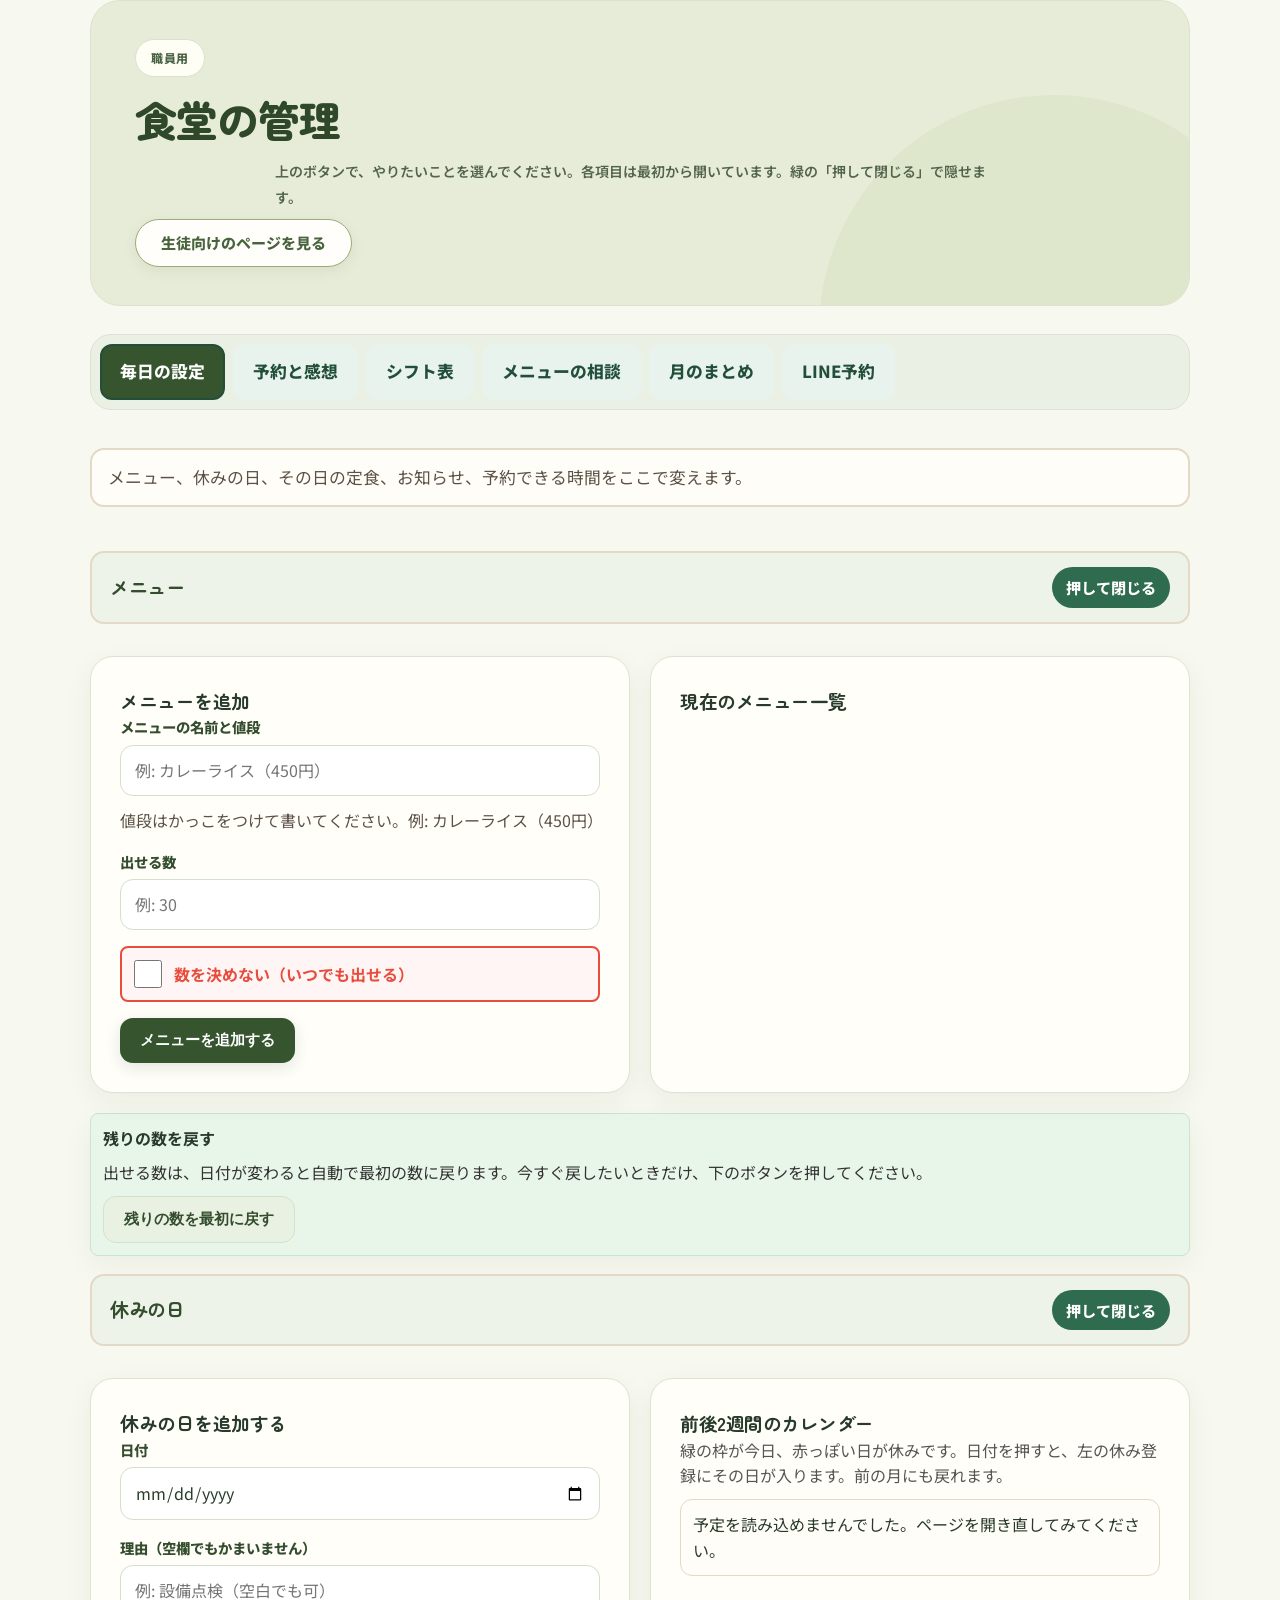
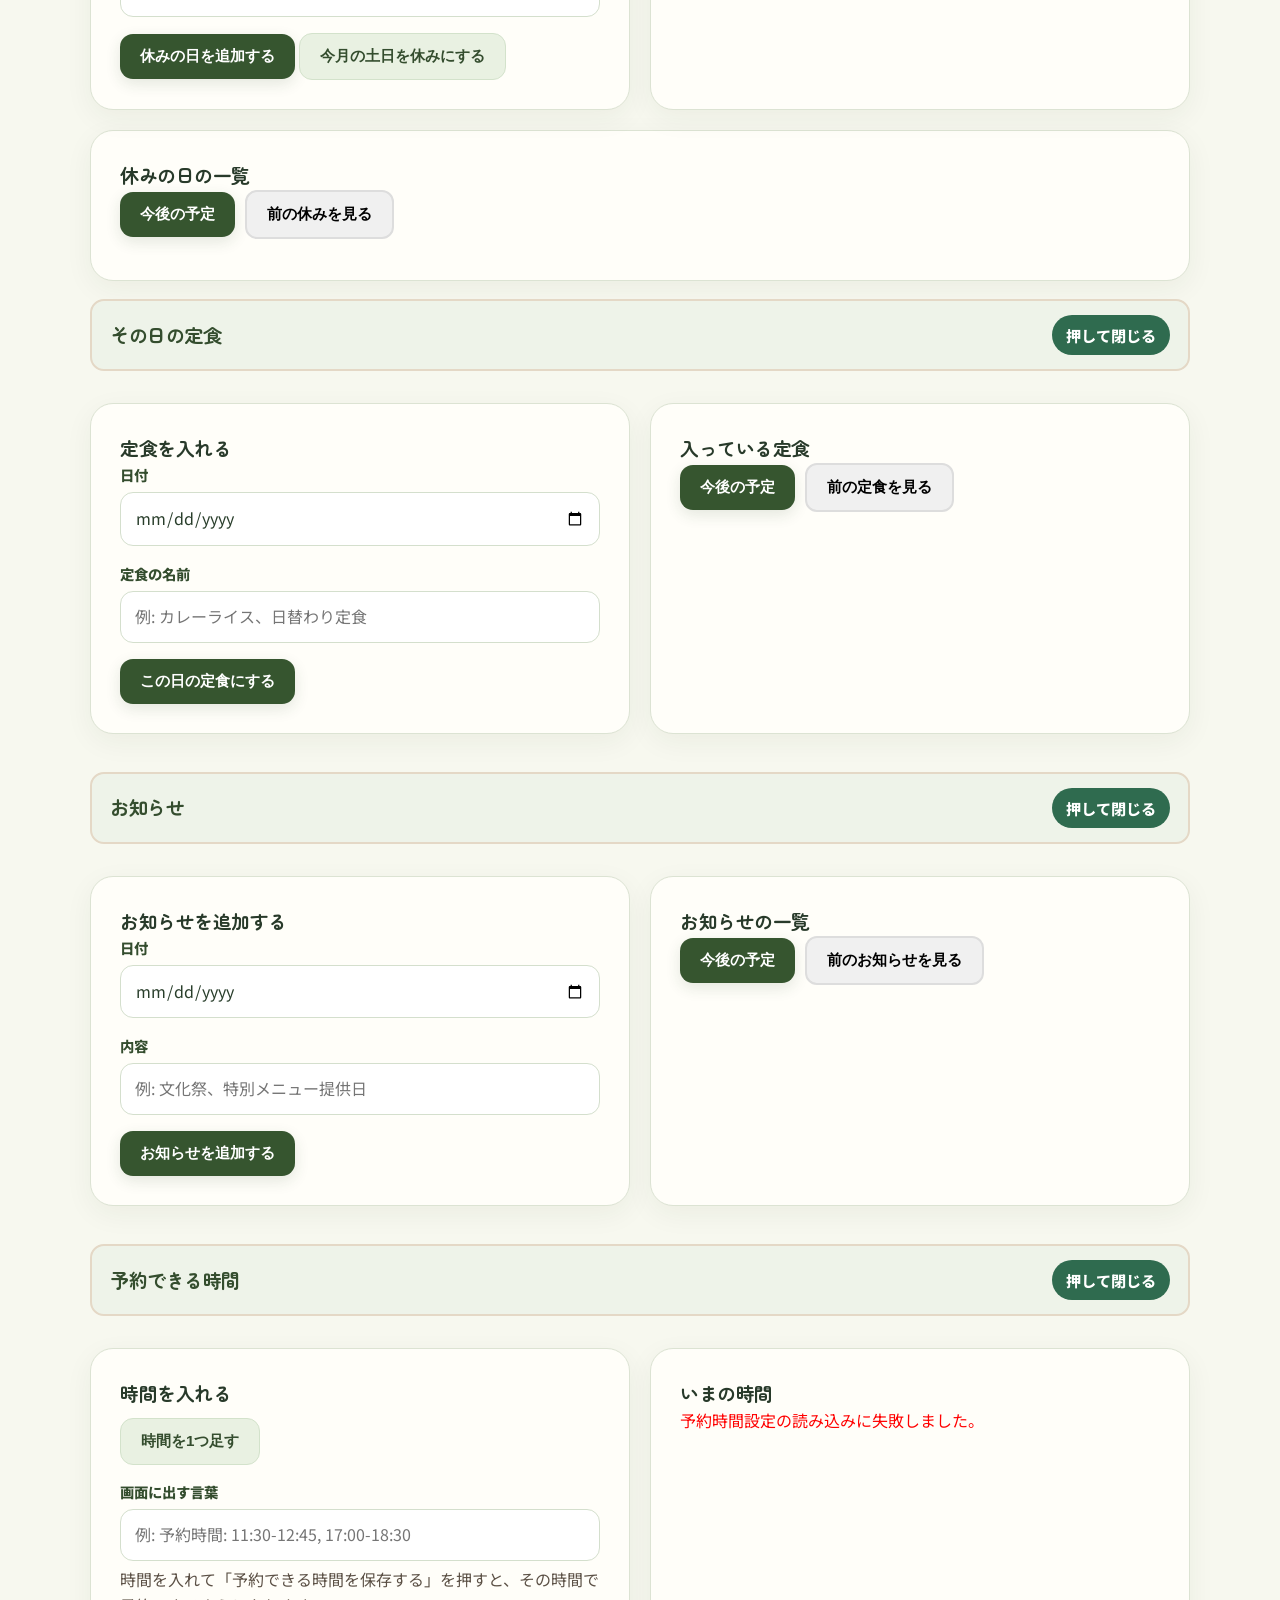
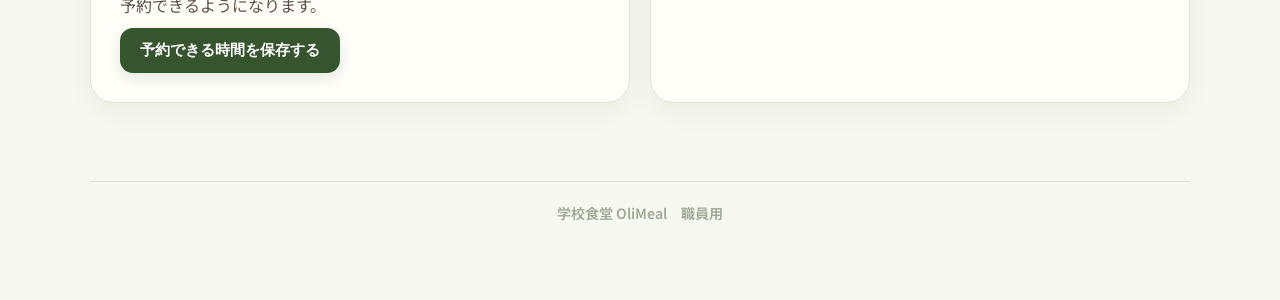
==== commit 1fbf4df6: "苦手な定食は次の営業日で飛ばし、ホームと管理の予定を前後2週間で見られるようにする。 Co-authored-by: Cursor <cursoragent@cursor.com>" ====
--- a/admin.html
+++ b/admin.html
@@ -18,20 +18,68 @@
       background-color: transparent;
     }
 
-    /* カレンダー用の簡単なデザイン */
     .calendar {
-      display: grid;
-      grid-template-columns: repeat(7, 1fr);
-      gap: 5px;
-      text-align: center;
       margin-top: 10px;
-      border: 1px solid #ccc;
-      padding: 10px;
-      border-radius: 8px;
-    }
-
-    .calendar div {
-      padding: 5px;
+      border: 1px solid #e4d8c6;
+      padding: 12px;
+      border-radius: 12px;
+      background: #fffdf8;
+    }
+
+    .admin-cal-nav {
+      display: flex;
+      gap: 8px;
+      flex-wrap: wrap;
+      align-items: center;
+      margin-bottom: 10px;
+    }
+
+    .admin-cal-nav button {
+      min-height: 44px;
+      padding: 8px 12px;
+      border-radius: 999px;
+      border: 1.5px solid #e4d8c6;
+      background: #fff;
+      font-weight: 800;
+      cursor: pointer;
+    }
+
+    .admin-cal-range {
+      font-weight: 800;
+      color: #2f6b4f;
+    }
+
+    .admin-cal-strip {
+      display: flex;
+      gap: 8px;
+      overflow-x: auto;
+      padding-bottom: 8px;
+    }
+
+    .admin-day {
+      flex: 0 0 124px;
+      min-height: 118px;
+      text-align: left;
+      border: 1.5px solid #e4d8c6;
+      border-radius: 14px;
+      background: #fff;
+      padding: 8px;
+      cursor: pointer;
+    }
+
+    .admin-day.today {
+      border: 3px solid #2f6b4f;
+      background: #e7f3ec;
+    }
+
+    .admin-day.past {
+      opacity: 0.72;
+    }
+
+    .admin-day small {
+      display: block;
+      margin-top: 6px;
+      line-height: 1.35;
     }
 
     .holiday {
@@ -299,7 +347,8 @@
                 </div>
 
                 <div class="admin-card">
-                  <h3>カレンダー</h3>
+                  <h3>前後2週間のカレンダー</h3>
+                  <p style="margin:0 0 8px; color:#555;">緑の枠が今日、赤っぽい日が休みです。日付を押すと、左の休み登録にその日が入ります。前の月にも戻れます。</p>
                   <div id="calendar" class="calendar"></div>
                 </div>
               </div>
@@ -695,7 +744,7 @@
               <div class="admin-card" style="margin-top: 20px;">
                 <h3>混みぐあいの予想</h3>
                 <p style="color: #5c5146; margin-bottom: 15px;">
-                  日付を選ぶと、その日に来そうな人数と、メニューごとの見込みが出ます。日付を空けると、きょうの予想になります。
+                  日付を選ぶと、その日に来そうな人数と、メニューごとの見込みが出ます。人数は、曜日の平均と中央値、同じ曜日の傾向、直近の営業日、メニューごとの平均、同じ定食の日をサーバーで合わせて出します。加えて、昼の天気、すでに入っている予約、校外の行事、直近の予測と実績の差も反映します。雨の日は、食堂が校舎から離れているので少し少なめにします。ChatGPTはこの計算には使いません。結果は保存して、あとから実績と比べられます。天気を使うには、Renderの環境変数 OPEN_METEO_FORECAST_URL に予報のURLを入れてください。未設定のあいだは、天気なしで計算します。
                 </p>
                 <div class="form-group" style="margin-bottom: 15px;">
                   <label for="attendance-prediction-date">日付</label>
@@ -722,7 +771,10 @@
           <div class="accordion-content active">
             <div class="accordion-body">
               <div class="help-note">
-                生徒がトークでボタンを押したときの返事は、LINEの通数に入りません。こちらから送るのは、平日にその日の定食が好きそうな人だけです。1人1通で、月200通を超えたらその月は送りません。全員への一斉送信はしません。判定はこのサーバーの中だけで行い、有料のAIは使いません。
+                生徒がトークでボタンを押したときの返事は、LINEの月200通に入りません。こちらから送るのは、ラッキー予約のお知らせと、アンケートを保存したときの確認です。1人1通で、月200通を超えたらその月は送りません。質問のうち、定食・予約・休み・時間は決まった文で返します。それ以外はChatGPTが返します。LINEの返信は無料ですが、ChatGPTを呼んだ回数だけOpenAIの利用料がかかります。
+              </div>
+              <div class="help-note">
+                アンケートは、LINEのトークから別のページを開いて答えます。好きなもの・苦手・アレルギーはボタンか、自分で書いた文字です。名前は空白や姓だけでは送れず、フルネームが必要です。例: 瀬尾 太郎。送り終わったら「答えた」と送らなくて大丈夫です。答えた内容と予約は、日付が変わっても消えません。友だち削除すると、その人のアンケートは消えます。
               </div>
               <div class="admin-card">
                 <h3>1. LINEとつなぐ</h3>
@@ -747,10 +799,10 @@
                 <p id="line-secret-state"></p>
               </div>
               <div class="admin-card">
-                <h3>2. 早めに予約できる人</h3>
-                <p>平日の朝、その日の定食が好きそうな人にだけメッセージを送ります。その人たちは、ふつうの予約時間より早く予約できます。予約できる時間は「毎日の設定」の時間を使います。</p>
+                <h3>2. ラッキー予約</h3>
+                <p>アンケートが終わった人の中から、1日に決めた人数へ朝のお知らせを送ります。届いた人は、いつもの予約開始より早く予約できます。特定の人の名前を選ぶ画面ではありません。</p>
                 <div class="form-group">
-                  <label><input type="checkbox" id="line-early-on" style="width:24px;height:24px;margin-right:8px;"> このお知らせを使う</label>
+                  <label><input type="checkbox" id="line-early-on" style="width:24px;height:24px;margin-right:8px;"> ラッキー予約を使う</label>
                 </div>
                 <div class="form-group">
                   <label for="line-early-count">1日に送る人数（最大7人）</label>
@@ -765,7 +817,7 @@
                   </select>
                 </div>
                 <div class="form-group">
-                  <label for="line-send-hour">送り始める時刻</label>
+                  <label for="line-send-hour">朝の送信を始める時刻</label>
                   <select id="line-send-hour">
                     <option value="6">6時</option>
                     <option value="7" selected>7時</option>
@@ -773,17 +825,22 @@
                     <option value="9">9時</option>
                   </select>
                 </div>
-                <p>自動で送るには、この時刻のあとに誰かが食堂のページを開く必要があります。別の有料サービスは使いません。すぐ送りたいときは下のボタンです。</p>
+                <p>「今すぐ送る」を押すと、その場で届きます。届かないときは、この下にLINEからのエラーが出ます。朝の時刻を過ぎたあとは、誰かがLINEで話すか食堂のページを開いたときにも送られます。時計だけでは送れません。</p>
                 <button type="button" class="btn btn-primary" onclick="saveLineSettings()">この内容を保存する</button>
-                <button type="button" class="btn btn-secondary" onclick="sendLineEarly()">きょうの人に今すぐ送る</button>
+                <button type="button" class="btn btn-secondary" onclick="sendLineEarly()">今すぐ送る</button>
                 <p id="line-save-state"></p>
               </div>
               <div class="admin-card">
-                <h3>3. 今月の通数と、きょうの相手</h3>
+                <h3>3. 今月の通数と、きょうの候補</h3>
                 <p id="line-count"></p>
                 <div id="line-preview"></div>
                 <h3 style="margin-top:18px;">登録している人</h3>
                 <div id="line-users"><p>読み込んでいます…</p></div>
+              </div>
+              <div class="admin-card">
+                <h3>4. おすすめの評価</h3>
+                <p>名前は出しません。おすすめを開いた人数と、👍👎の合計、料理の種類ごとの傾向です。画像は、管理者が選ばなくてもサーバーが1枚だけ保存します。</p>
+                <div id="recommend-stats"><p>読み込んでいます…</p></div>
               </div>
             </div>
           </div>
@@ -1148,70 +1205,122 @@
       loadHolidays();
     }
 
-    // === カレンダー表示 ===
+    var adminCalendar = { offsetDays: 0, holidays: [], menus: [], events: [] };
+
+    function adminIso(date) {
+      return date.getFullYear() + '-' + String(date.getMonth() + 1).padStart(2, '0') + '-' + String(date.getDate()).padStart(2, '0');
+    }
+
+    function adminAddDays(iso, days) {
+      const parts = String(iso).split('-').map(Number);
+      const date = new Date(parts[0], parts[1] - 1, parts[2]);
+      date.setDate(date.getDate() + days);
+      return adminIso(date);
+    }
+
+    function adminAddMonths(iso, months) {
+      const parts = String(iso).split('-').map(Number);
+      const date = new Date(parts[0], parts[1] - 1, 1);
+      date.setMonth(date.getMonth() + months);
+      const last = new Date(date.getFullYear(), date.getMonth() + 1, 0).getDate();
+      date.setDate(Math.min(parts[2], last));
+      return adminIso(date);
+    }
+
+    function adminDayGap(fromIso, toIso) {
+      const from = String(fromIso).split('-').map(Number);
+      const to = String(toIso).split('-').map(Number);
+      return Math.round((new Date(to[0], to[1] - 1, to[2]) - new Date(from[0], from[1] - 1, from[2])) / 86400000);
+    }
+
+    function paintAdminCalendar() {
+      const calendar = document.getElementById("calendar");
+      if (!calendar) return;
+      const today = adminIso(new Date());
+      const anchor = adminAddDays(today, adminCalendar.offsetDays);
+      const start = adminAddDays(anchor, -14);
+      const names = ['日', '月', '火', '水', '木', '金', '土'];
+      calendar.innerHTML = '';
+      const nav = document.createElement('div');
+      nav.className = 'admin-cal-nav';
+      function addButton(label, move) {
+        const button = document.createElement('button');
+        button.type = 'button';
+        button.textContent = label;
+        button.addEventListener('click', function () {
+          const current = adminAddDays(today, adminCalendar.offsetDays);
+          if (move === 'today') adminCalendar.offsetDays = 0;
+          else if (move === 'week') adminCalendar.offsetDays += 14;
+          else if (move === 'back-week') adminCalendar.offsetDays -= 14;
+          else if (move === 'month') adminCalendar.offsetDays += adminDayGap(current, adminAddMonths(current, 1));
+          else adminCalendar.offsetDays += adminDayGap(current, adminAddMonths(current, -1));
+          paintAdminCalendar();
+        });
+        nav.appendChild(button);
+      }
+      addButton('前の月', 'back-month');
+      addButton('前の2週間', 'back-week');
+      addButton('今日', 'today');
+      addButton('次の2週間', 'week');
+      addButton('次の月', 'month');
+      const range = document.createElement('span');
+      range.className = 'admin-cal-range';
+      const end = adminAddDays(start, 28);
+      range.textContent = Number(start.slice(5, 7)) + '月' + Number(start.slice(8, 10)) + '日 〜 ' + Number(end.slice(5, 7)) + '月' + Number(end.slice(8, 10)) + '日';
+      nav.appendChild(range);
+      calendar.appendChild(nav);
+      const strip = document.createElement('div');
+      strip.className = 'admin-cal-strip';
+      let todayCard = null;
+      for (let i = 0; i < 29; i++) {
+        const dateStr = adminAddDays(start, i);
+        const parts = dateStr.split('-').map(Number);
+        const when = new Date(parts[0], parts[1] - 1, parts[2]);
+        const holiday = (adminCalendar.holidays || []).find(h => h && h.date === dateStr);
+        const dailyMenu = (adminCalendar.menus || []).find(m => m && m.date === dateStr);
+        const event = (adminCalendar.events || []).find(e => e && e.date === dateStr);
+        const div = document.createElement('button');
+        div.type = 'button';
+        div.className = 'admin-day' + (dateStr === today ? ' today' : '') + (dateStr < today ? ' past' : '') + (holiday ? ' holiday' : '');
+        const title = document.createElement('strong');
+        title.textContent = parts[1] + '/' + parts[2] + '（' + names[when.getDay()] + '）';
+        const note = document.createElement('small');
+        const bits = [];
+        if (dateStr === today) bits.push('今日');
+        else if (dateStr < today) bits.push('過ぎた日');
+        if (holiday) bits.push(holiday.reason || '休み');
+        else if (dailyMenu && dailyMenu.food) bits.push(dailyMenu.food);
+        else bits.push('定食は未定');
+        if (event && event.message) bits.push(event.message);
+        note.textContent = bits.join(' / ');
+        div.appendChild(title);
+        div.appendChild(note);
+        div.addEventListener('click', function () {
+          const input = document.getElementById('holiday-date');
+          if (input) input.value = dateStr;
+        });
+        strip.appendChild(div);
+        if (dateStr === today) todayCard = div;
+      }
+      calendar.appendChild(strip);
+      if (todayCard && adminCalendar.offsetDays === 0) {
+        strip.scrollLeft = Math.max(0, todayCard.offsetLeft - strip.offsetLeft - 12);
+      }
+    }
+
     async function renderCalendar() {
       const calendar = document.getElementById("calendar");
-      const holidays = await apiGet('holidays.php');
-      const dailyMenus = await apiGet('daily-menu.php');
-      const events = await apiGet('events.php');
-      const today = new Date();
-      const year = today.getFullYear();
-      const month = today.getMonth(); // 0始まり
-
-      const firstDay = new Date(year, month, 1);
-      const lastDay = new Date(year, month + 1, 0);
-      const startWeekday = firstDay.getDay();
-
-      calendar.innerHTML = "";
-
-      // 曜日
-      ["日", "月", "火", "水", "木", "金", "土"].forEach(d => {
-        const div = document.createElement("div");
-        div.innerHTML = `<strong>${d}</strong>`;
-        calendar.appendChild(div);
-      });
-
-      // 空欄
-      for (let i = 0; i < startWeekday; i++) {
-        const blank = document.createElement("div");
-        calendar.appendChild(blank);
-      }
-
-      // 日付
-      for (let day = 1; day <= lastDay.getDate(); day++) {
-        const dateStr = `${year}-${String(month + 1).padStart(2, "0")}-${String(day).padStart(2, "0")}`;
-        const div = document.createElement("div");
-        const holiday = holidays.find(h => h.date === dateStr);
-        const dailyMenu = dailyMenus.find(m => m.date === dateStr);
-        const event = events.find(e => e.date === dateStr);
-        const isHoliday = !!holiday;
-
-        let content = `${day}`;
-        let classes = [];
-
-        if (isHoliday) {
-          classes.push("holiday");
-          if (holiday && holiday.reason) {
-            content += `<br><small>${holiday.reason}</small>`;
-          }
-        } else if (dailyMenu) {
-          content += `<br><small>${dailyMenu.food}</small>`;
-        }
-
-        // 行事・お知らせがある場合は追加表示
-        if (event) {
-          if (isHoliday || dailyMenu) {
-            content += `<br><small style="color: #007bff;">📢 ${event.message}</small>`;
-          } else {
-            content = `${day}<br><small style="color: #007bff;">📢 ${event.message}</small>`;
-          }
-        }
-
-        div.innerHTML = content;
-        if (classes.length > 0) {
-          div.className = classes.join(' ');
-        }
-        calendar.appendChild(div);
+      try {
+        adminCalendar.holidays = await apiGet('holidays.php');
+        adminCalendar.menus = await apiGet('daily-menu.php');
+        adminCalendar.events = await apiGet('events.php');
+        if (!Array.isArray(adminCalendar.holidays)) adminCalendar.holidays = [];
+        if (!Array.isArray(adminCalendar.menus)) adminCalendar.menus = [];
+        if (!Array.isArray(adminCalendar.events)) adminCalendar.events = [];
+        paintAdminCalendar();
+      } catch (e) {
+        console.error(e);
+        if (calendar) calendar.textContent = '予定を読み込めませんでした。ページを開き直してみてください。';
       }
     }
 
@@ -3510,12 +3619,14 @@
     async function getAttendancePrediction() {
       const displayDiv = document.getElementById('attendance-prediction-display');
       const dateInput = document.getElementById('attendance-prediction-date');
-      const selectedDate = dateInput && dateInput.value ? dateInput.value : new Date().toISOString().slice(0, 10);
+      const nowLocal = new Date();
+      const todayLocal = nowLocal.getFullYear() + '-' + String(nowLocal.getMonth() + 1).padStart(2, '0') + '-' + String(nowLocal.getDate()).padStart(2, '0');
+      const selectedDate = dateInput && dateInput.value ? dateInput.value : todayLocal;
       if (dateInput && !dateInput.value) {
         dateInput.value = selectedDate;
       }
 
-      displayDiv.innerHTML = '<p style="color: #666;">🤖 AIが来客数とメニュー別の販売見込みを分析しています...</p>';
+      displayDiv.innerHTML = '<p style="color: #666;">営業日の記録から来客数を計算しています...</p>';
 
       try {
         const response = await fetch('api/ai-advice.php?action=attendance&date=' + encodeURIComponent(selectedDate));
@@ -3529,30 +3640,36 @@
           return;
         }
 
-        // 予測結果を表示
         let predictionText = '';
         if (typeof data.prediction === 'string') {
-          predictionText = data.prediction.replace(/\n/g, '<br>');
+          predictionText = escapeHtml(data.prediction).replace(/\n/g, '<br>');
         } else {
-          predictionText = `予測来客数: 約${data.prediction}人<br>${data.details || ''}`;
-        }
-        const apiNames = {
-          gemini: 'Google Gemini',
-          openai: 'OpenAI'
-        };
-        const usedApiLabel = data.usedApi ? (apiNames[data.usedApi] || data.usedApi) : null;
-        const apiInfoHtml = usedApiLabel
-          ? `<div style="margin-top: 12px; font-size: 12px; color: #555; background: #f7f7f7; display: inline-block; padding: 4px 8px; border-radius: 6px;">使用API: ${usedApiLabel}</div>`
-          : '';
-        const dateLine = data.date
-          ? `<p style="margin: 0 0 10px 0; color: #495057; font-weight: 600;">📅 予測対象日: ${data.date}</p>`
-          : '';
-
+          predictionText = '予測来客数: ' + escapeHtml(data.prediction) + '人';
+        }
+        const history = Array.isArray(data.history) ? data.history : [];
+        let historyHtml = '';
+        if (history.length) {
+          const rows = history.map(function (row) {
+            const predicted = row.predicted === null || row.predicted === undefined ? '—' : (row.predicted + '人');
+            const actual = row.actual === null || row.actual === undefined ? 'まだ' : (row.actual + '人');
+            const diff = row.absError === null || row.absError === undefined ? '—' : (row.absError + '人');
+            return '<tr><td style="border:1px solid #ddd;padding:6px;">' + escapeHtml(row.date) + '</td>'
+              + '<td style="border:1px solid #ddd;padding:6px;">' + escapeHtml(predicted) + '</td>'
+              + '<td style="border:1px solid #ddd;padding:6px;">' + escapeHtml(actual) + '</td>'
+              + '<td style="border:1px solid #ddd;padding:6px;">' + escapeHtml(diff) + '</td></tr>';
+          }).join('');
+          historyHtml = '<h4 style="margin:16px 0 8px;">保存した予測と実績</h4>'
+            + '<p style="margin:0 0 8px;color:#666;">各日の最初に出した人数は残し、あとから実績と比べます。</p>'
+            + '<div style="overflow-x:auto;"><table style="border-collapse:collapse;min-width:360px;">'
+            + '<thead><tr style="background:#f8f9fa;"><th style="border:1px solid #ddd;padding:6px;">日付</th>'
+            + '<th style="border:1px solid #ddd;padding:6px;">予測</th><th style="border:1px solid #ddd;padding:6px;">実績</th>'
+            + '<th style="border:1px solid #ddd;padding:6px;">差</th></tr></thead><tbody>'
+            + rows + '</tbody></table></div>';
+        }
         displayDiv.innerHTML = `
-          <div style="white-space: pre-wrap; line-height: 1.8;">
-            ${dateLine}
+          <div style="line-height: 1.8;">
             ${predictionText}
-            ${apiInfoHtml}
+            ${historyHtml}
           </div>
         `;
       } catch (error) {
@@ -3695,7 +3812,53 @@
       if (el) el.textContent = text;
     }
 
+    function loadRecommendStats() {
+      const box = document.getElementById('recommend-stats');
+      if (!box) return;
+      fetch('api/recommend-admin.php', { cache: 'no-store' })
+        .then(function (res) { return res.json(); })
+        .then(function (data) {
+          if (!data || data.ok === false) {
+            box.textContent = (data && data.error) || '評価を読み込めませんでした。';
+            return;
+          }
+          const rate = data.rate === null || data.rate === undefined ? 'まだ評価はありません。' : ('👍の割合: ' + data.rate + '%');
+          let html = '<p>おすすめを表示した人数: ' + (data.people || 0) + '人</p>';
+          html += '<p>👍 ' + (data.up || 0) + '件 / 👎 ' + (data.down || 0) + '件。' + escapeLine(rate) + '</p>';
+          const genres = data.genres || [];
+          if (genres.length) {
+            html += '<p>料理の種類ごとの評価</p><ul>' + genres.map(function (row) {
+              return '<li>' + escapeLine(row.label) + ' : 👍 ' + row.up + ' / 👎 ' + row.down + '</li>';
+            }).join('') + '</ul>';
+          }
+          const mismatches = data.mismatches || [];
+          if (mismatches.length) {
+            html += '<p>あまり合わない理由</p><ul>' + mismatches.map(function (row) {
+              return '<li>' + escapeLine(row.label) + ' : ' + row.count + '件</li>';
+            }).join('') + '</ul>';
+          } else {
+            html += '<p>あまり合わない理由は、まだ集まっていません。</p>';
+          }
+          const images = data.images || [];
+          if (images.length) {
+            html += '<p>今日・明日の画像</p><ul>' + images.map(function (row) {
+              let how = 'まだ選んでいません';
+              if (row.method === 'openai-vision') how = 'AIが画像を比較して選択';
+              else if (row.method === 'score') how = 'タグと解像度で選択';
+              else if (row.method === 'none') how = '該当する写真なし';
+              const stored = row.stored ? '保存済み' : '未保存';
+              return '<li>' + escapeLine(row.food) + ' / ' + escapeLine(how) + ' / ' + stored + '</li>';
+            }).join('') + '</ul>';
+          }
+          box.innerHTML = html;
+        })
+        .catch(function () {
+          box.textContent = '評価を読み込めませんでした。';
+        });
+    }
+
     function loadLineAdmin() {
+      loadRecommendStats();
       const hook = document.getElementById('line-webhook-url');
       if (hook) {
         const base = location.href.replace(/[^/]*$/, '');
@@ -3723,12 +3886,12 @@
           const preview = document.getElementById('line-preview');
           if (preview) {
             if (!data.food) {
-              preview.innerHTML = '<p>きょうの定食がまだないので、送る相手は選べません。</p>';
+              preview.innerHTML = '<p>きょうの定食がまだないので、ラッキー予約は送れません。</p>';
             } else if (!people.length) {
-              preview.innerHTML = '<p>きょうの定食「' + escapeLine(data.food) + '」が好きそうな人は、まだいません。</p>';
+              preview.innerHTML = '<p>きょうの定食「' + escapeLine(data.food) + '」を送れる人がまだいません。アンケートが終わった人がいるか、苦手やアレルギーに当たっていないかを見てください。</p>';
             } else {
-              preview.innerHTML = '<p>きょうの定食「' + escapeLine(data.food) + '」が好きそうな人</p><ul>' + people.map(function (person) {
-                return '<li>' + escapeLine(person.name) + '（' + escapeLine((person.likes || []).join('、')) + '）</li>';
+              preview.innerHTML = '<p>きょうの定食「' + escapeLine(data.food) + '」のラッキー予約の候補</p><ul>' + people.map(function (person) {
+                return '<li>' + escapeLine(person.name) + '（好き: ' + escapeLine((person.likes || []).join('、')) + '）</li>';
               }).join('') + '</ul>';
             }
             if (data.lastError) {
@@ -3738,12 +3901,17 @@
           const users = data.users || [];
           const box = document.getElementById('line-users');
           if (box) {
-            if (!users.length) {
+            if (data.usersReadable === false) {
+              box.innerHTML = '<p>登録している人を読み込めませんでした。記録が壊れているので、空にはしていません。ページを開き直してください。</p>';
+            } else if (!users.length) {
               box.innerHTML = '<p>まだ登録した人はいません。LINEで友だち追加すると、アンケートが始まります。</p>';
             } else {
-              box.innerHTML = '<ul>' + users.map(function (user) {
+              box.innerHTML = '<p>登録している人: ' + users.length + '人。日付が変わっても、この一覧からは消えません。</p><ul>' + users.map(function (user) {
                 const state = user.done ? '登録済み' : 'アンケートの途中';
-                return '<li>' + escapeLine(user.name || '名前なし') + ' / ' + state + ' / 好き: ' + escapeLine((user.likes || []).join('、')) + ' / ' + escapeLine(user.times || '') + '</li>';
+                const saved = user.updatedAt ? (' / 最終保存: ' + String(user.updatedAt).replace('T', ' ').slice(0, 16)) : '';
+                const since = user.createdAt ? (' / 登録開始: ' + String(user.createdAt).replace('T', ' ').slice(0, 16)) : '';
+                const allergy = (user.allergies || []).length ? (' / アレルギー: ' + escapeLine(user.allergies.join('、'))) : '';
+                return '<li>' + escapeLine(user.name || '名前なし') + ' / ' + state + ' / 好き: ' + escapeLine((user.likes || []).join('、')) + allergy + ' / ' + escapeLine(user.times || '') + saved + since + '</li>';
               }).join('') + '</ul>';
             }
           }
@@ -3794,7 +3962,11 @@
         .then(function (res) { return res.json(); })
         .then(function (data) {
           const sent = data.sent || 0;
-          lineText('line-save-state', sent > 0 ? (sent + '人に送りました。今月 ' + (data.monthSent || 0) + ' / 200通です。') : (data.reason || '送りませんでした。'));
+          let msg = sent > 0 ? (sent + '人に送りました。今月 ' + (data.monthSent || 0) + ' / 200通です。') : (data.reason || '送りませんでした。');
+          if (data.lastError) {
+            msg += ' LINEの返答: ' + data.lastError;
+          }
+          lineText('line-save-state', msg);
           loadLineAdmin();
         })
         .catch(function () {
--- a/olimeal-interior.css
+++ b/olimeal-interior.css
@@ -232,3 +232,31 @@
     font-size:.88rem !important;
   }
 }
+
+/* 共通ナビゲーション：新しいOliMealロゴ */
+body.olimeal-interior .site-nav-brand {
+  display: flex;
+  align-items: center;
+  min-width: 0;
+}
+body.olimeal-interior .site-nav-brand::before,
+body.olimeal-interior .site-nav-brand .logo-nav-text {
+  display: none;
+}
+body.olimeal-interior .site-nav-brand img.logo-nav-image,
+body.olimeal-interior .site-nav-brand img.logo-nav-icon {
+  display: block !important;
+  width: 160px !important;
+  max-width: 100% !important;
+  height: auto !important;
+  object-fit: contain;
+}
+
+/* 各ページ左上のロゴサイズを調整 */
+body.olimeal-interior .site-nav-brand img.logo-nav-image {
+  width: 160px !important;
+  max-width: 160px !important;
+  height: auto !important;
+  max-height: 80px !important;
+  object-fit: contain !important;
+}
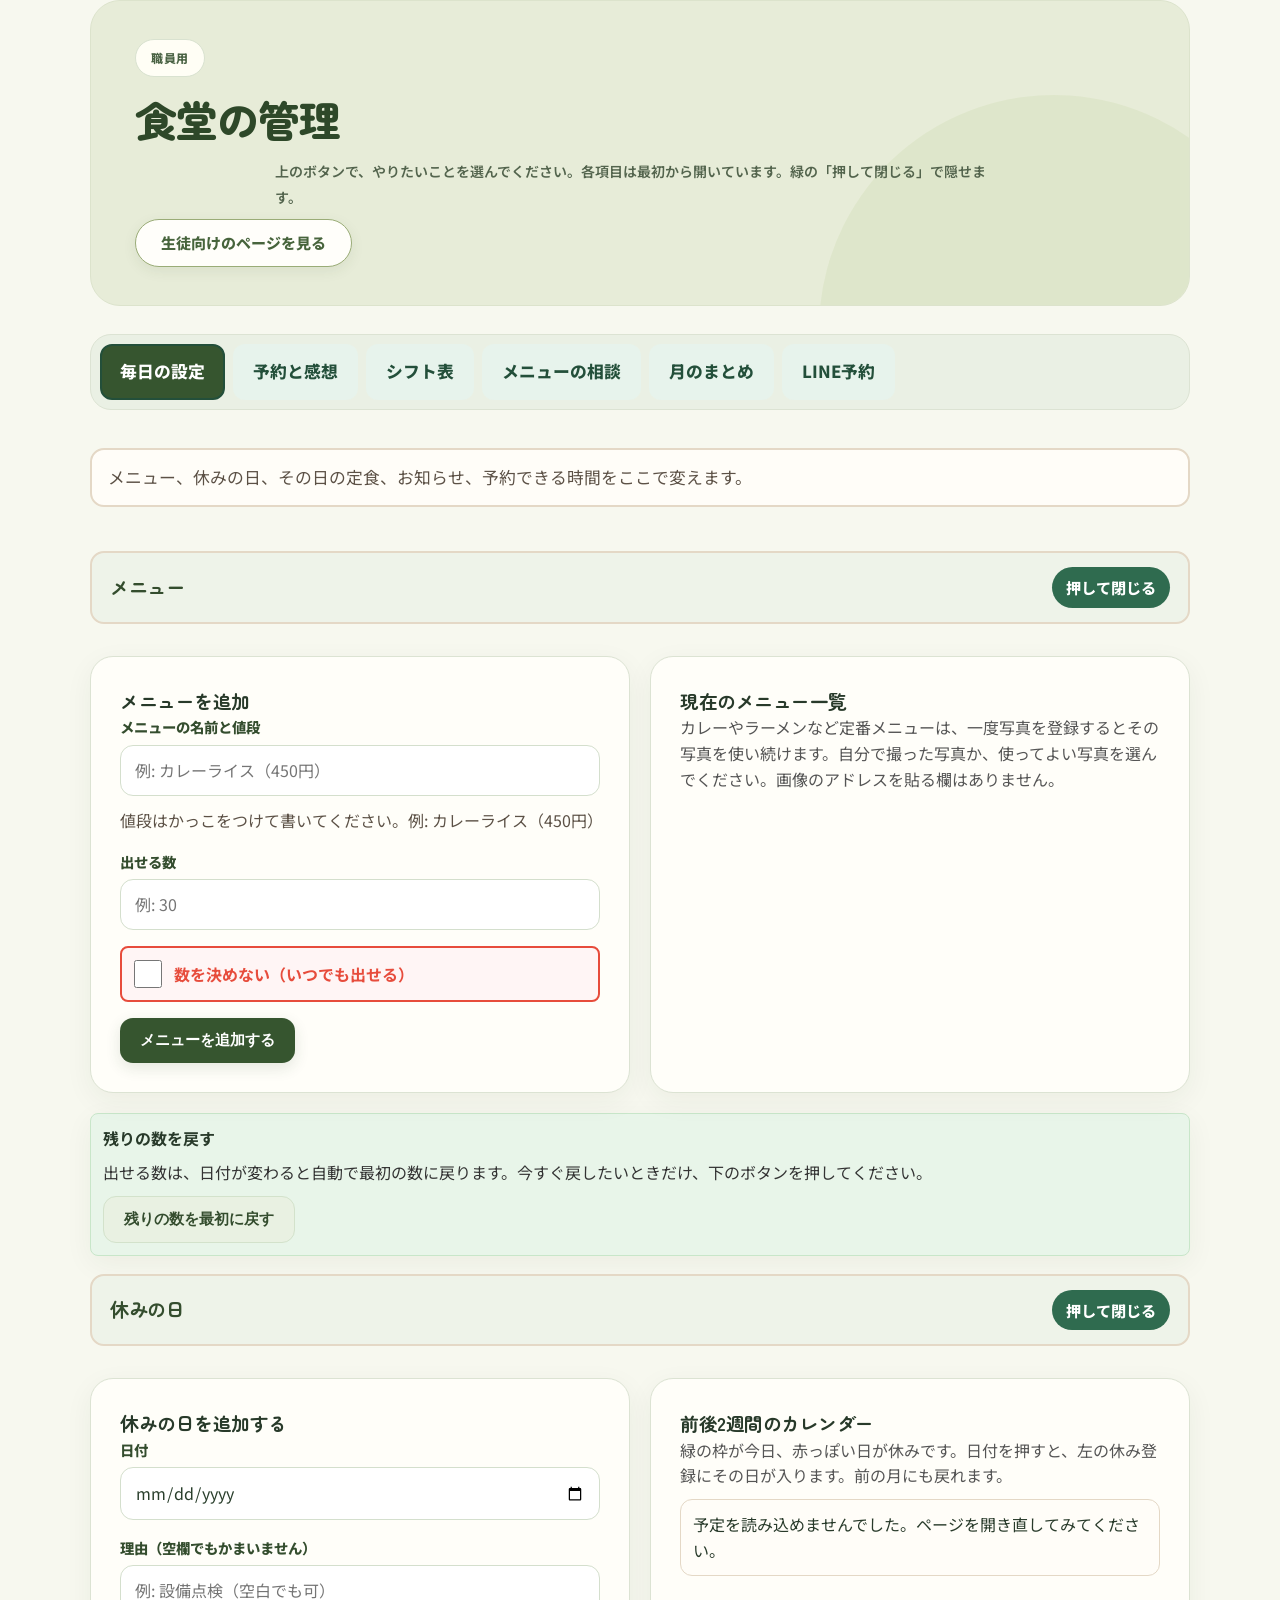
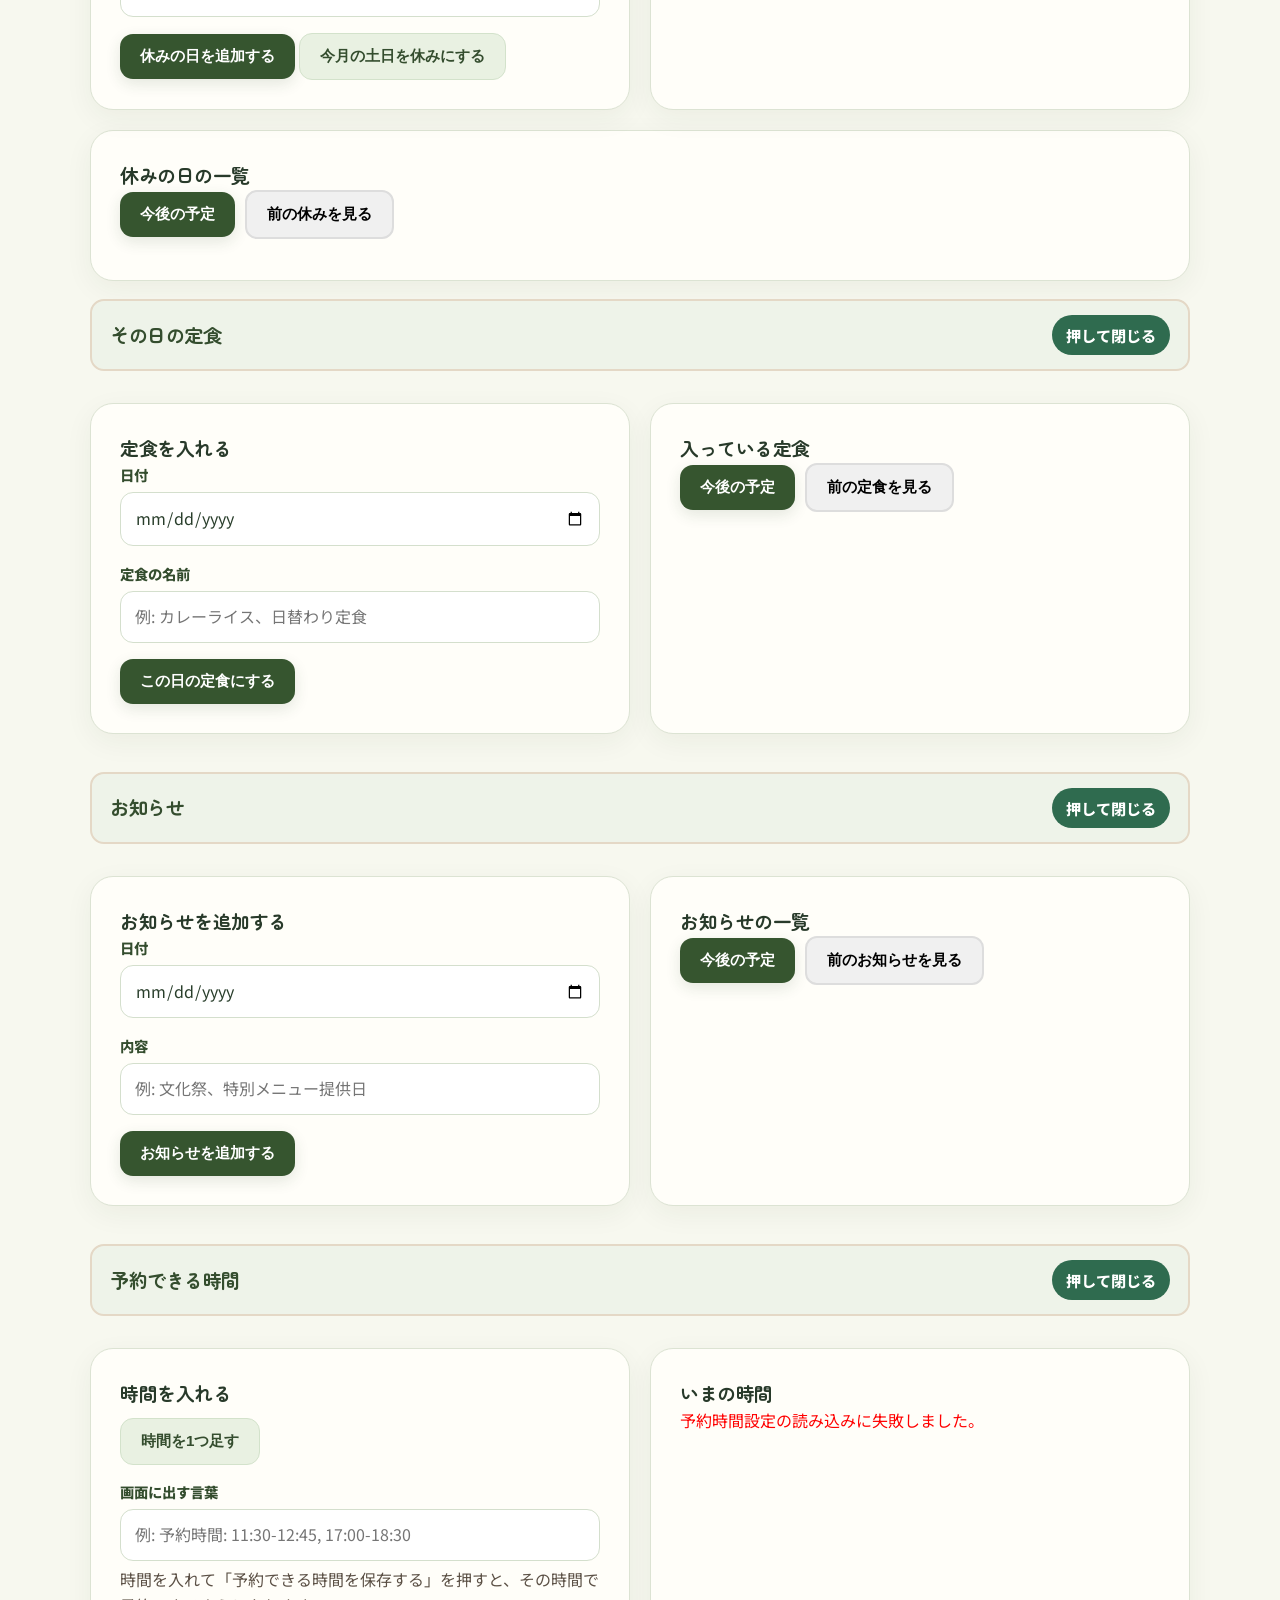
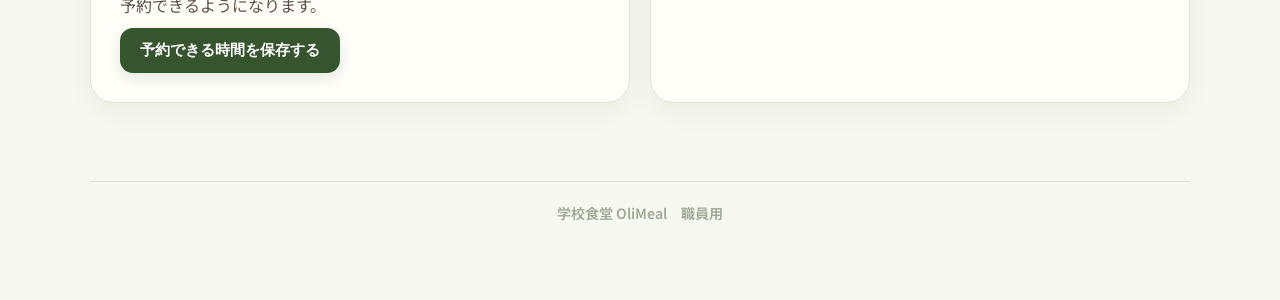
==== commit 7f9679d9: "定番写真を一度保存して使い回し、予約は営業日のその日だけにする。 Co-authored-by: Cursor <cursoragent@cursor.com>" ====
--- a/admin.html
+++ b/admin.html
@@ -306,6 +306,7 @@
 
                 <div class="admin-card">
                   <h3>現在のメニュー一覧</h3>
+                  <p style="margin:0 0 8px; color:#555;">カレーやラーメンなど定番メニューは、一度写真を登録するとその写真を使い続けます。自分で撮った写真か、使ってよい写真を選んでください。画像のアドレスを貼る欄はありません。</p>
                   <div id="menu-list"></div>
                 </div>
               </div>
@@ -987,19 +988,90 @@
         return;
       }
 
+      let standards = [];
+      try {
+        const photoData = await apiGet('standard-image.php');
+        standards = photoData && Array.isArray(photoData.items) ? photoData.items : [];
+      } catch (e) {
+        standards = [];
+      }
+      const standardByName = {};
+      standards.forEach(function (item) {
+        if (item && item.name) standardByName[item.name] = item;
+      });
+
       menus.forEach((m, i) => {
         const div = document.createElement("div");
         div.className = "menu-item";
         const stockDisplay = m.stock === -1 ? "無制限" : `${m.stock}食`;
         div.innerHTML = `
-          <p>🍱 ${m.name}　残り: ${stockDisplay}</p>
+          <p>🍱 ${escapeHtml(m.name)}　残り: ${escapeHtml(stockDisplay)}</p>
           <div style="display: flex; gap: 5px;">
             <button onclick="editMenuStock(${i})" class="btn btn-secondary">残数変更</button>
             <button onclick="deleteMenu(${i})" class="btn btn-danger">削除</button>
           </div>
         `;
+        const standard = standardByName[getMenuNameWithoutPrice(m.name)];
+        if (standard) {
+          const box = document.createElement('div');
+          box.style.marginTop = '8px';
+          const note = document.createElement('p');
+          note.style.margin = '0 0 6px';
+          note.textContent = standard.ready
+            ? '登録済みの写真を表示します。変えたいときだけ、新しい写真を選んでください。'
+            : '写真は未登録です。自分で撮った写真か、使ってよい写真を1枚選んでください。';
+          box.appendChild(note);
+          if (standard.ready && standard.url) {
+            const preview = document.createElement('img');
+            preview.src = standard.url;
+            preview.alt = standard.name;
+            preview.style.cssText = 'width:120px;height:80px;object-fit:cover;border-radius:8px;display:block;margin-bottom:6px;';
+            box.appendChild(preview);
+          }
+          const input = document.createElement('input');
+          input.type = 'file';
+          input.accept = 'image/jpeg,image/png,image/webp';
+          input.id = 'standard-file-' + standard.id;
+          const button = document.createElement('button');
+          button.type = 'button';
+          button.className = 'btn btn-secondary';
+          button.textContent = 'この写真を保存';
+          button.addEventListener('click', function () { saveStandardPhoto(standard.id); });
+          const status = document.createElement('span');
+          status.id = 'standard-status-' + standard.id;
+          status.style.marginLeft = '8px';
+          box.appendChild(input);
+          box.appendChild(button);
+          box.appendChild(status);
+          div.appendChild(box);
+        }
         list.appendChild(div);
       });
+    }
+
+    async function saveStandardPhoto(id) {
+      const input = document.getElementById('standard-file-' + id);
+      const status = document.getElementById('standard-status-' + id);
+      const file = input && input.files ? input.files[0] : null;
+      if (!file) {
+        alert('写真ファイルを選んでください。');
+        return;
+      }
+      if (status) status.textContent = '保存しています…';
+      const body = new FormData();
+      body.append('id', id);
+      body.append('file', file);
+      try {
+        const response = await fetch(API_BASE + 'standard-image.php', { method: 'POST', body: body });
+        const data = await response.json();
+        if (!response.ok || !data || !data.ok) {
+          throw new Error((data && data.error) || '保存できませんでした');
+        }
+        if (status) status.textContent = '保存しました';
+        loadMenus();
+      } catch (e) {
+        if (status) status.textContent = e.message || '保存できませんでした';
+      }
     }
 
     async function addMenu() {
@@ -1303,9 +1375,21 @@
         if (dateStr === today) todayCard = div;
       }
       calendar.appendChild(strip);
-      if (todayCard && adminCalendar.offsetDays === 0) {
-        strip.scrollLeft = Math.max(0, todayCard.offsetLeft - strip.offsetLeft - 12);
-      }
+      if (todayCard && adminCalendar.offsetDays === 0) centerStripCard(strip, todayCard);
+    }
+
+    function centerStripCard(strip, card) {
+      function apply() {
+        if (!strip || !card || !strip.clientWidth) return;
+        const delta = card.offsetParent === strip ? card.offsetLeft : card.offsetLeft - strip.offsetLeft;
+        const next = delta - (strip.clientWidth - card.clientWidth) / 2;
+        strip.scrollLeft = next > 0 ? next : 0;
+      }
+      apply();
+      requestAnimationFrame(function () {
+        apply();
+        requestAnimationFrame(apply);
+      });
     }
 
     async function renderCalendar() {
